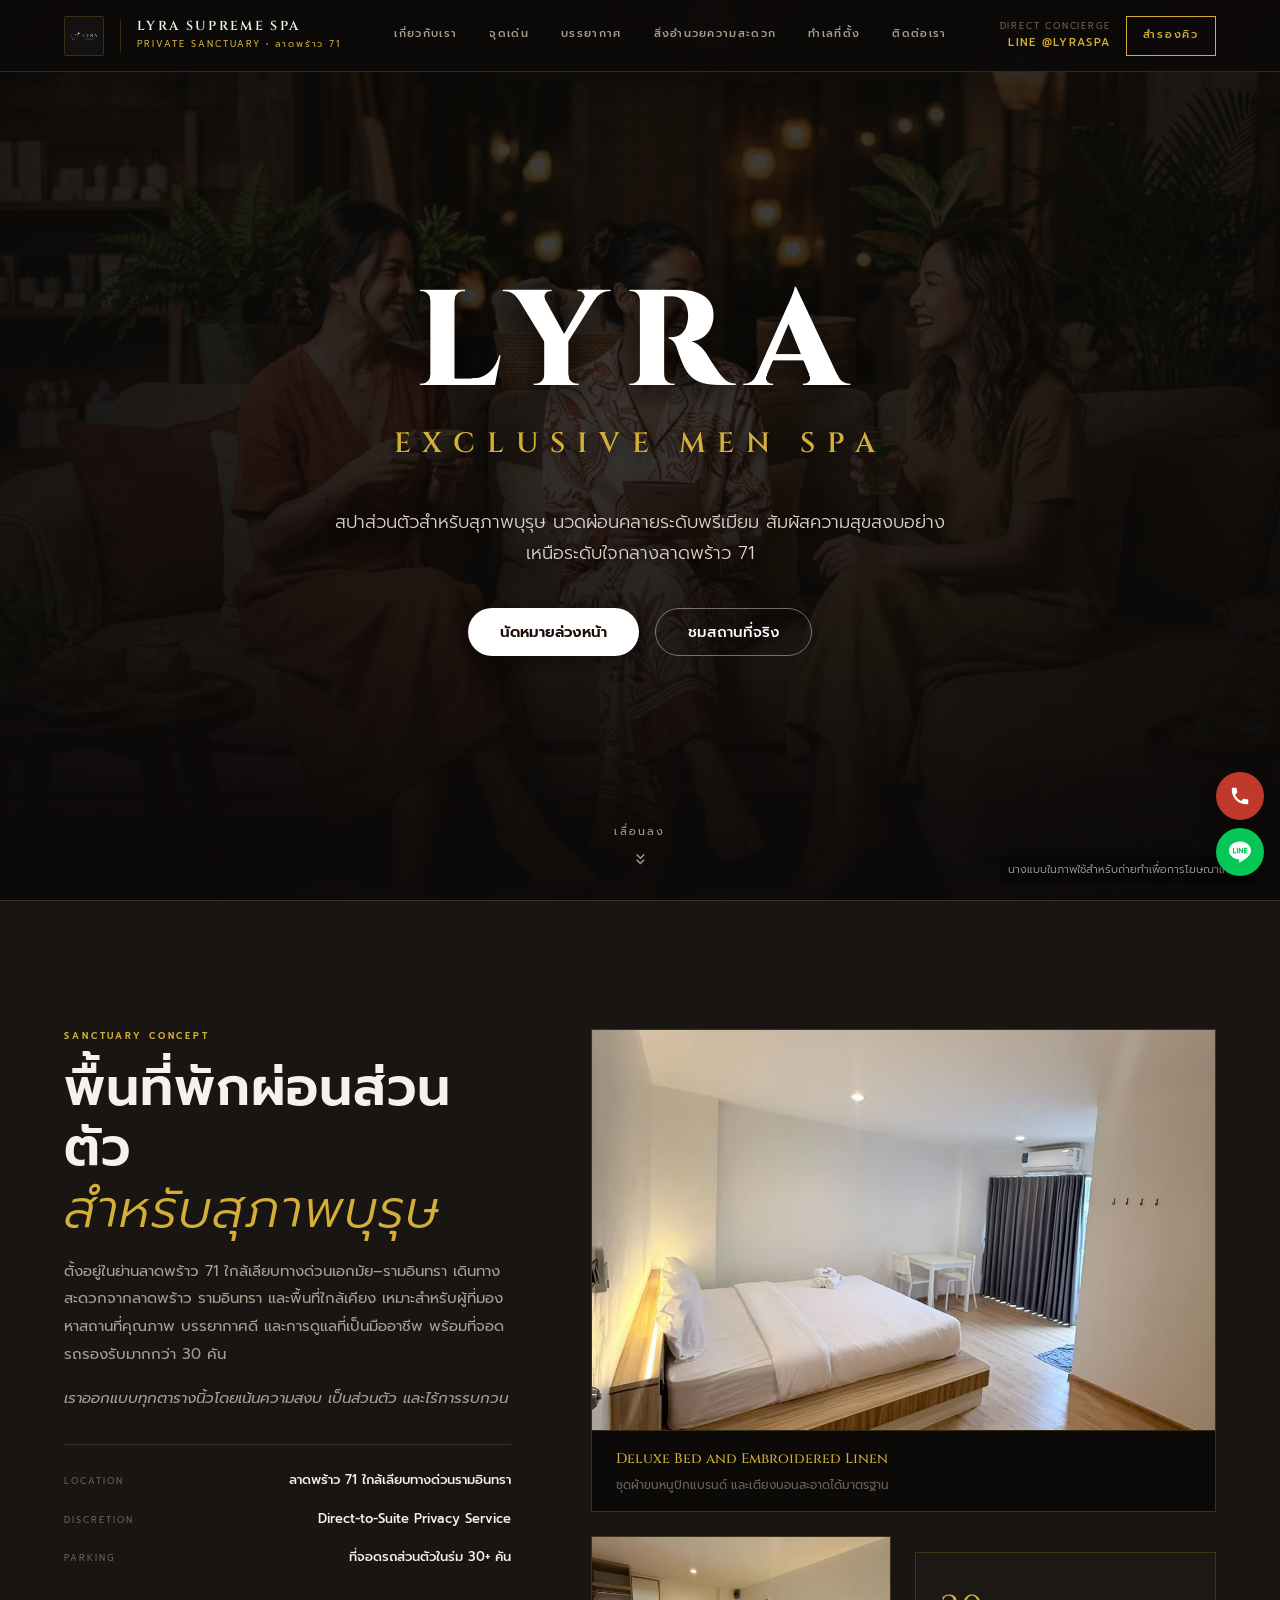
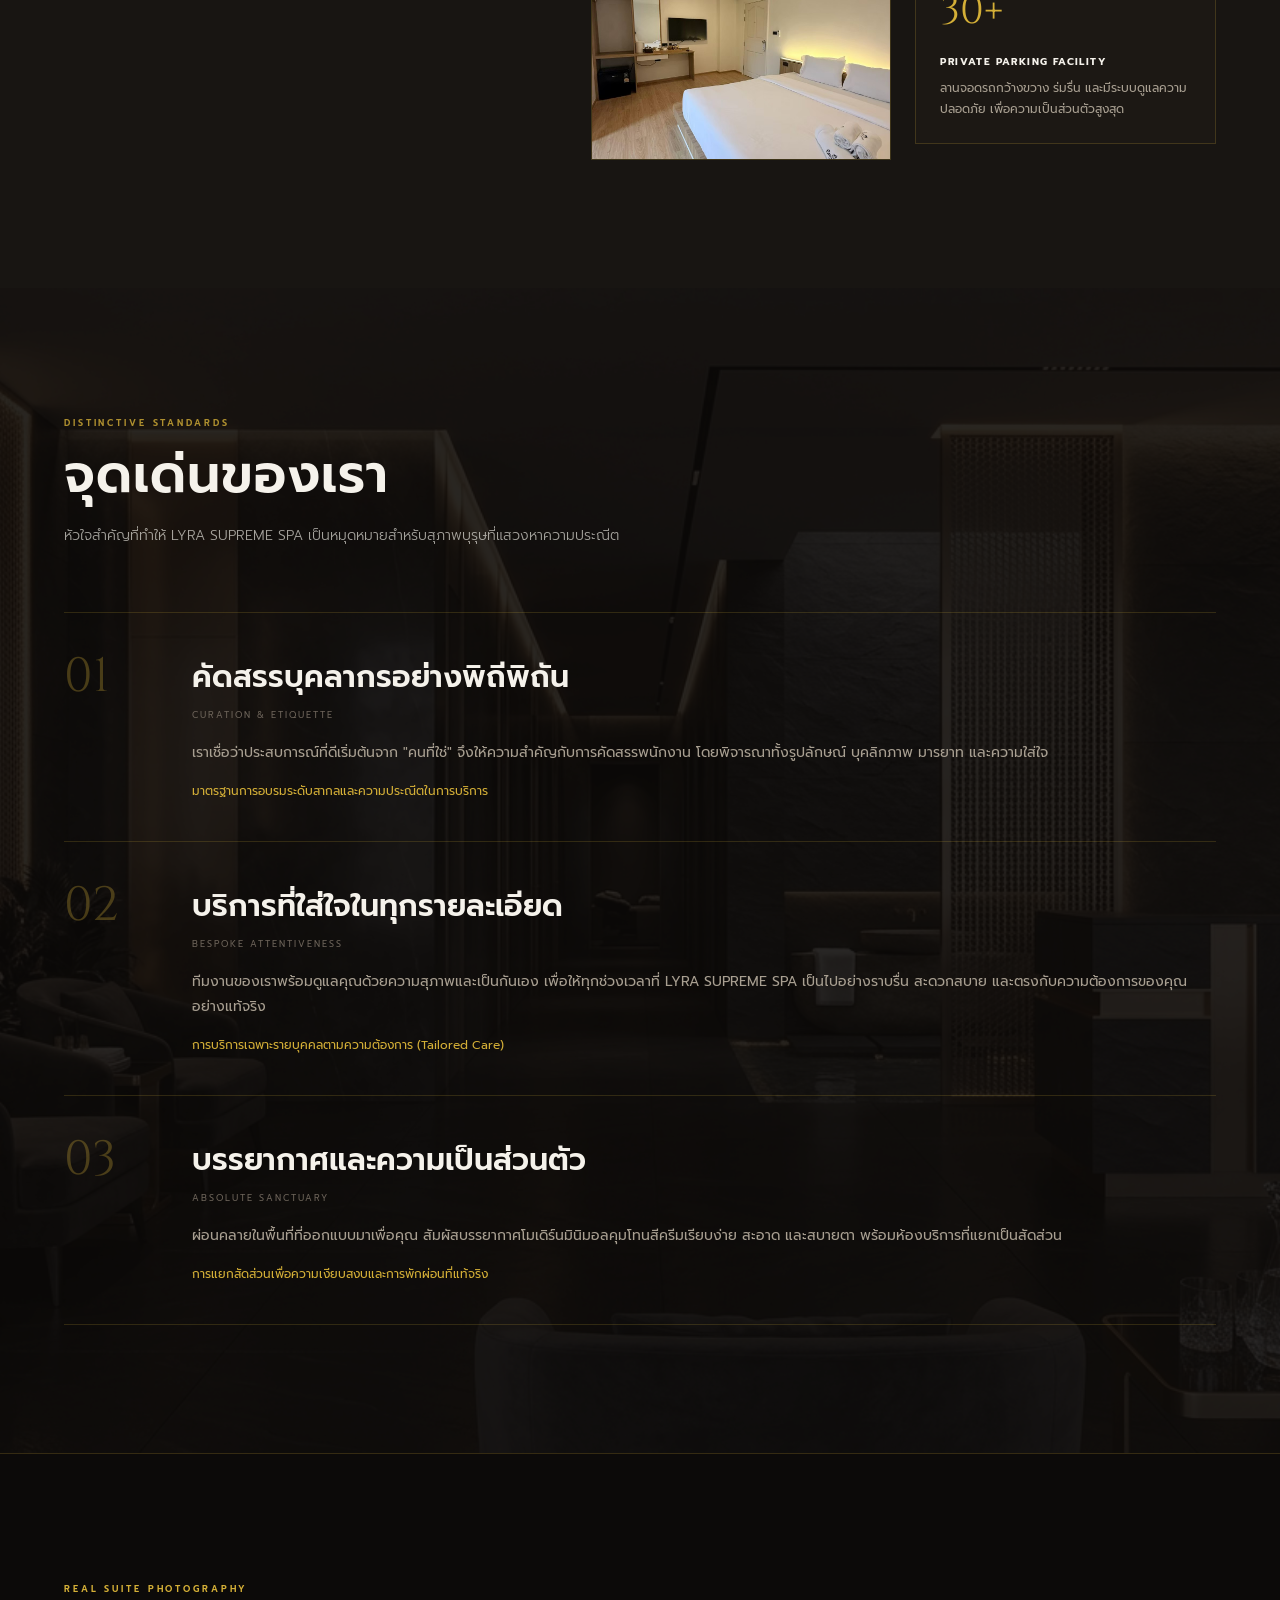
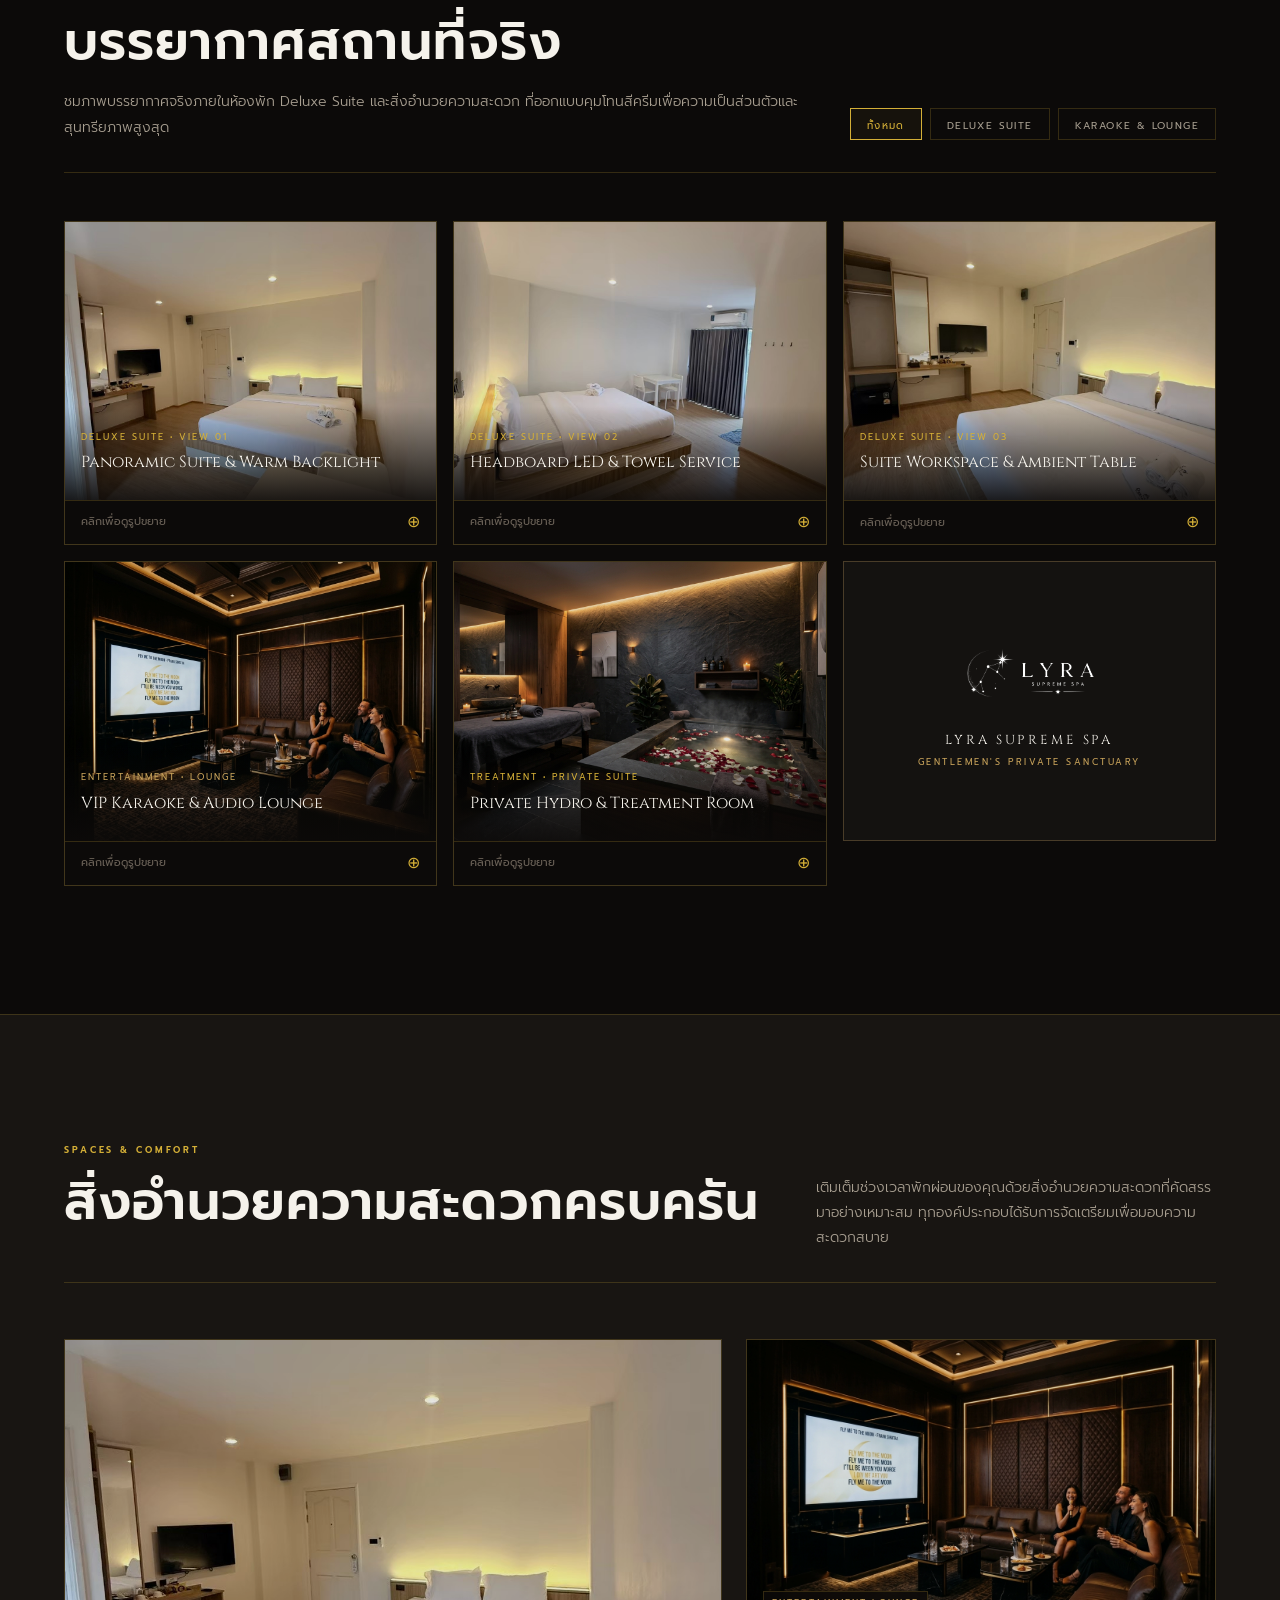
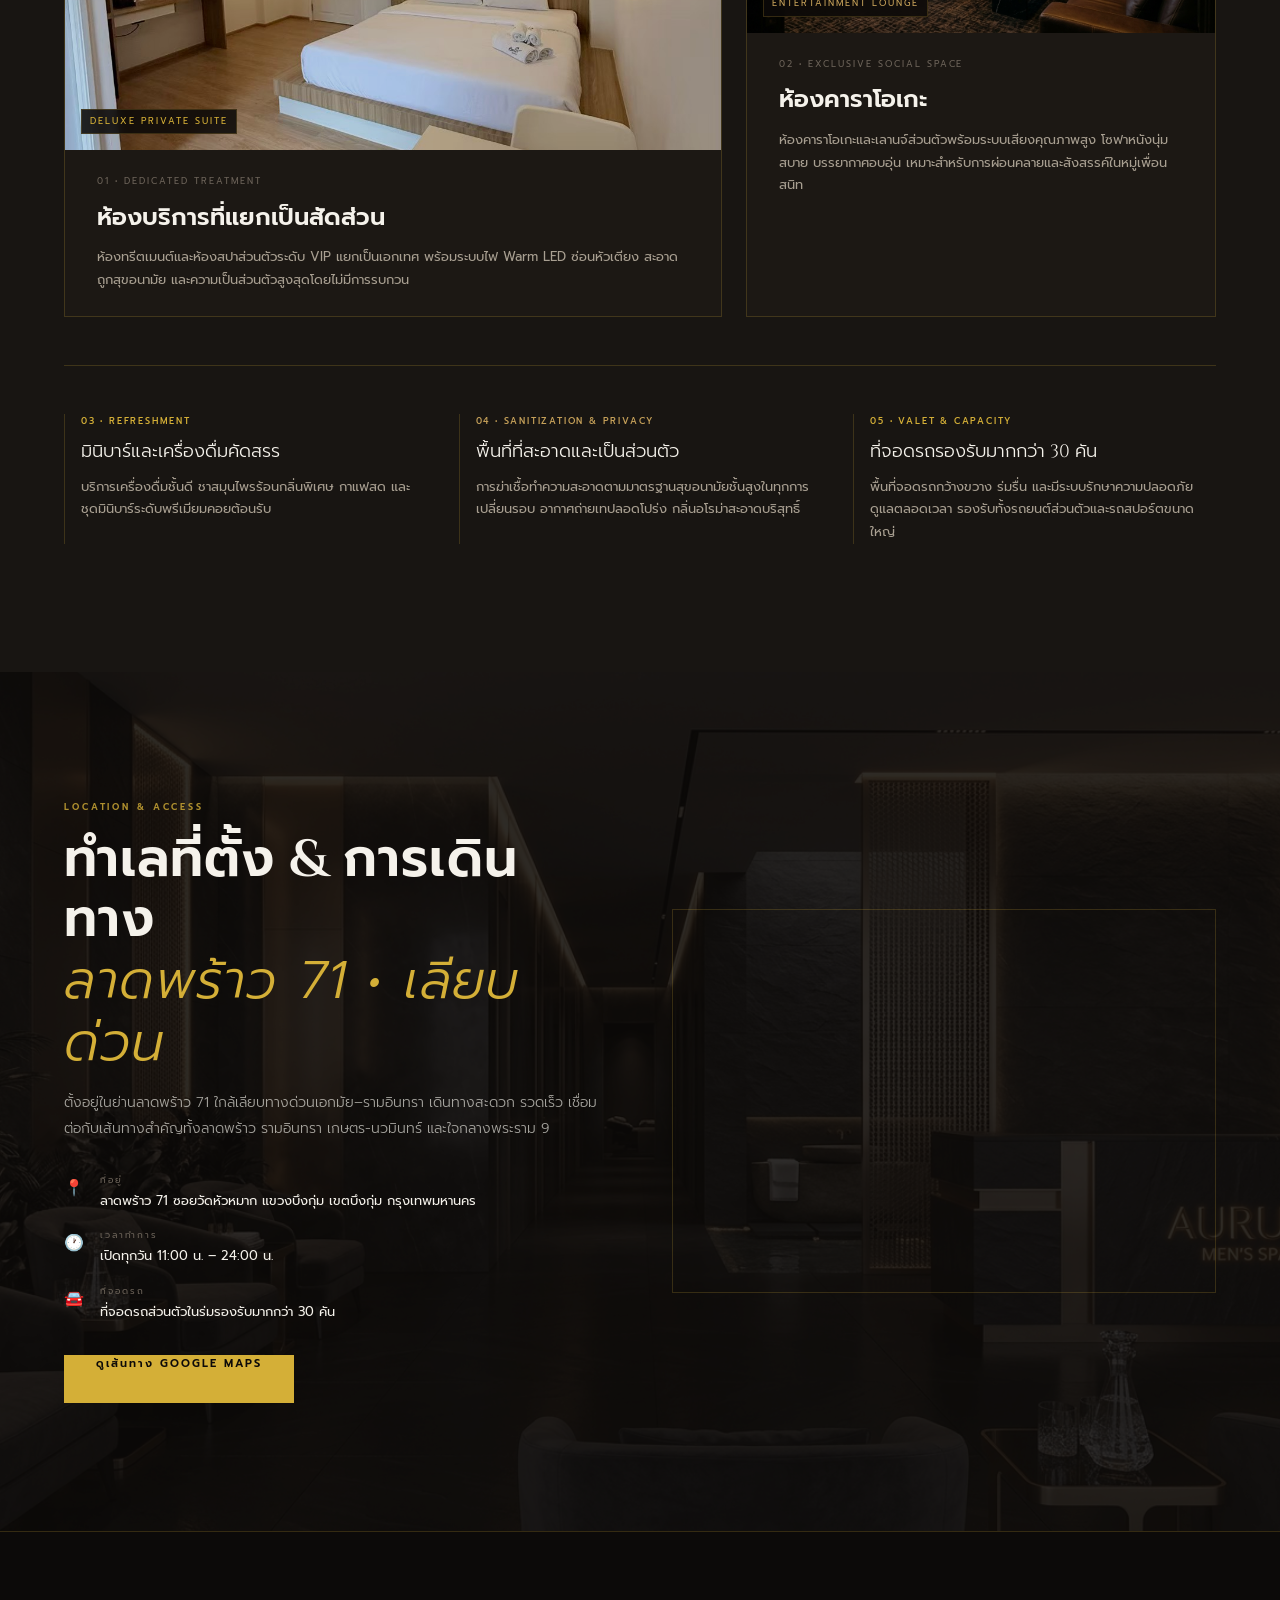
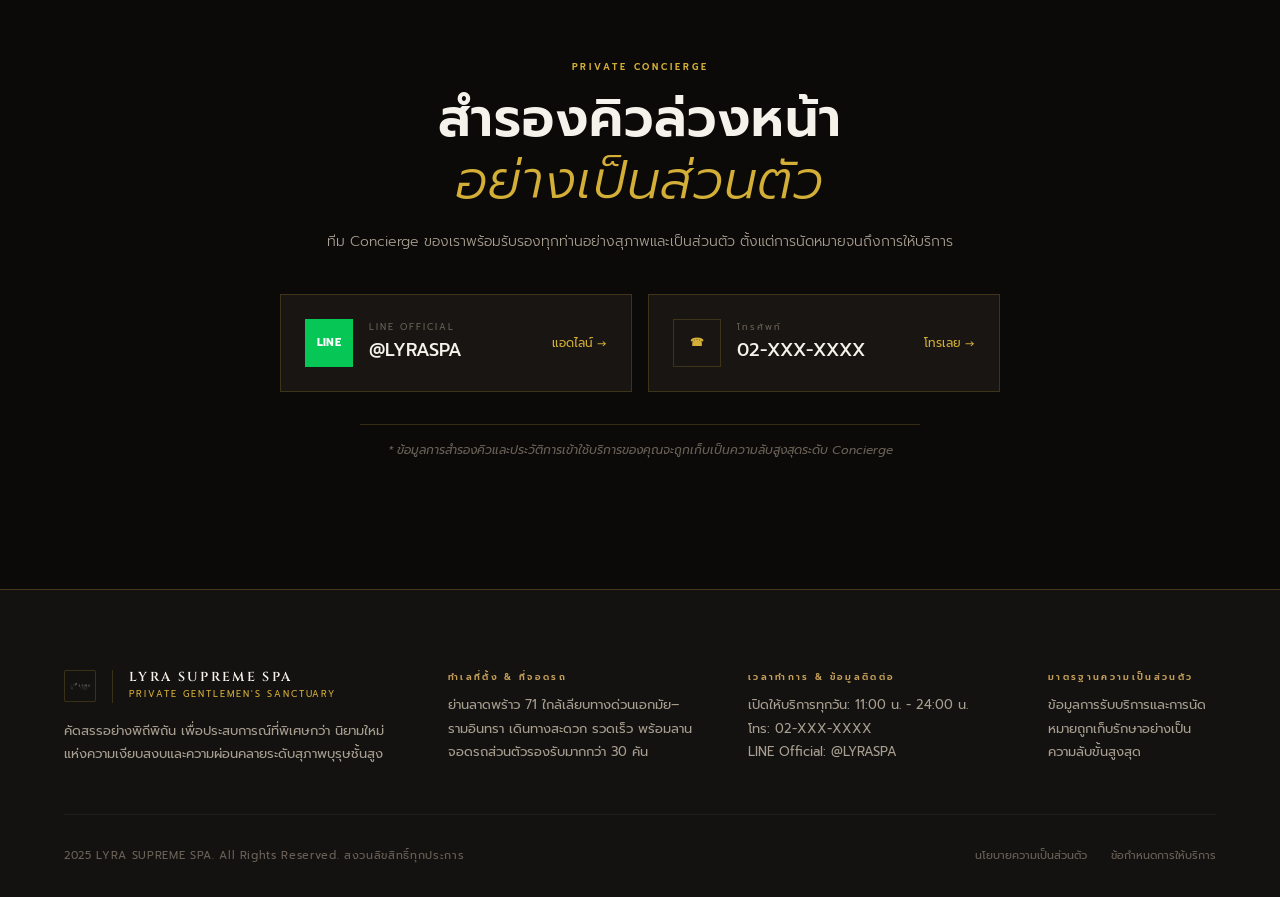
==== design4.html @ 6d39a46d "Add design4: design2 layout + design3 hero & fonts, contact form removed" ====
<!DOCTYPE html>
<html lang="th">

<head>
  <meta charset="UTF-8">
  <meta name="viewport" content="width=device-width, initial-scale=1.0">
  <title>LYRA SUPREME SPA — Private Gentlemen's Sanctuary • ลาดพร้าว 71</title>
  <meta name="description" content="LYRA SUPREME SPA สปาส่วนตัวสำหรับสุภาพบุรุษ นวดผ่อนคลาย บรรยากาศหรูหรา ความเป็นส่วนตัวสูงสุด ลาดพร้าว 71 ใกล้เลียบด่วน">
  <meta name="robots" content="index, follow">
  <link rel="preconnect" href="https://fonts.googleapis.com">
  <link rel="preconnect" href="https://fonts.gstatic.com" crossorigin>
  <link href="https://fonts.googleapis.com/css2?family=Cinzel:wght@500;600;700;800;900&family=Cormorant+Garamond:ital,wght@0,400;0,600;1,400;1,600&family=Prompt:ital,wght@0,300;0,400;0,500;0,600;0,700;1,300;1,400&display=swap" rel="stylesheet">
  <link rel="stylesheet" href="styles.css">
  <style>
    /* ===== Fonts: ใช้ชุดเดียวกับ Design 3 (Prompt + Cinzel) ===== */
    :root{
      --font-serif:'Cinzel','Prompt',serif;
      --font-body:'Prompt',-apple-system,BlinkMacSystemFont,sans-serif;
      --font-caps:'Cinzel',serif;
    }
    .section-title,.form-header h3,.highlight-body h3,.facility-info h3{font-weight:600}
    .section-title em,.hero-title em{font-family:'Prompt',sans-serif;font-weight:300}

    /* ===== HERO: แบบ Design 3 (ตัวอักษรใหญ่กลางจอ + รูปเต็มพื้นหลัง) ===== */
    #hero-section{min-height:100vh;height:auto;text-align:center}
    #hero-section .hero-img{object-position:center 30%}
    #hero-section .hero-overlay{
      background:radial-gradient(circle at center,rgba(12,10,9,.45) 0%,rgba(12,10,9,.88) 100%),
                 linear-gradient(180deg,rgba(12,10,9,.35) 0%,rgba(12,10,9,.95) 100%);
    }
    #hero-section .hero-content{max-width:960px;padding:var(--s-16) var(--s-3) var(--s-12)}
    .hero-main-title{
      font-family:'Cinzel',serif;font-size:clamp(48px,12vw,136px);font-weight:800;
      letter-spacing:.14em;line-height:1;color:#fff;text-shadow:0 8px 32px rgba(0,0,0,.8);
      margin-bottom:var(--s-1);
    }
    .hero-sub-title{
      font-family:'Cinzel',serif;font-size:clamp(14px,3vw,28px);font-weight:600;
      letter-spacing:.42em;color:var(--gold);text-transform:uppercase;
      margin-bottom:var(--s-5);text-shadow:0 4px 16px rgba(0,0,0,.9);
    }
    .hero-desc{
      font-size:clamp(15px,2vw,18px);font-weight:300;color:#e0d4cc;max-width:640px;
      margin:0 auto var(--s-5);text-shadow:0 2px 8px rgba(0,0,0,.8);
    }
    .btn-pill-white,.btn-pill-outline{
      display:inline-flex;align-items:center;justify-content:center;height:48px;
      padding:0 var(--s-4);font-size:15px;border-radius:9999px;transition:all .3s ease;
    }
    .btn-pill-white{background:#fff;color:#1a0a05;font-weight:600;box-shadow:0 6px 20px rgba(0,0,0,.4)}
    .btn-pill-white:hover{background:var(--gold-light);transform:translateY(-2px)}
    .btn-pill-outline{color:#fff;font-weight:500;border:1px solid rgba(255,255,255,.4)}
    .btn-pill-outline:hover{border-color:var(--gold);color:var(--gold)}
    .disclaimer-badge{
      position:absolute;bottom:var(--s-2);right:var(--s-3);z-index:3;font-size:11px;font-weight:300;
      color:rgba(255,255,255,.65);background:rgba(0,0,0,.4);padding:4px var(--s-1);border-radius:4px;
    }
    .hero-scroll{
      position:absolute;bottom:var(--s-4);left:50%;transform:translateX(-50%);z-index:3;
      display:flex;flex-direction:column;align-items:center;gap:var(--s-1);
      color:rgba(255,255,255,.6);font-size:11px;letter-spacing:.2em;animation:heroBounce 2s infinite;
    }
    @keyframes heroBounce{0%,20%,50%,80%,100%{transform:translate(-50%,0)}40%{transform:translate(-50%,-8px)}60%{transform:translate(-50%,-4px)}}
    @media (max-width:640px){.disclaimer-badge{right:50%;transform:translateX(50%);bottom:var(--s-10);white-space:nowrap}}

    /* ===== ติดต่อ: ตัดฟอร์มจองออก เหลือ LINE + โทร ===== */
    .reservation-solo{max-width:720px;margin:0 auto;text-align:center}
    .reservation-solo .section-desc{margin-left:auto;margin-right:auto}
    .contact-cards{display:grid;grid-template-columns:1fr;gap:var(--s-2);margin:var(--s-5) 0 var(--s-4)}
    @media (min-width:640px){.contact-cards{grid-template-columns:1fr 1fr}}
    .contact-card{
      display:flex;align-items:center;gap:var(--s-2);padding:var(--s-3);text-align:left;
      border:1px solid var(--gold-dim);background:var(--bg-surface);transition:all .3s ease;
    }
    .contact-card:hover{border-color:var(--gold);transform:translateY(-2px)}
    .contact-card .channel-icon{width:48px;height:48px;font-size:11px}
    .contact-card .channel-value{font-size:18px}
    .contact-card .card-cta{margin-left:auto;font-size:12px;color:var(--gold);white-space:nowrap}
    .contact-card.is-line .channel-icon{background:#06c755;border-color:#06c755;color:#fff}
    .reservation-solo .privacy-note{max-width:560px;margin:0 auto}
  </style>
</head>

<body>

  <!-- HEADER -->
  <header id="site-header">
    <div class="header-inner">
      <a href="#" class="header-logo">
        <div class="logo-emblem">
          <img src="images/LINE_ALBUM_Logo_260911_1.jpg" alt="LYRA SUPREME SPA Logo">
        </div>
        <div class="logo-text">
          <span class="logo-name">LYRA SUPREME SPA</span>
          <span class="logo-sub">Private Sanctuary • ลาดพร้าว 71</span>
        </div>
      </a>
      <nav class="header-nav" id="main-nav">
        <a href="#about">เกี่ยวกับเรา</a>
        <a href="#highlights">จุดเด่น</a>
        <a href="#gallery">บรรยากาศ</a>
        <a href="#facilities">สิ่งอำนวยความสะดวก</a>
        <a href="#location">ทำเลที่ตั้ง</a>
        <a href="#reservation">ติดต่อเรา</a>
      </nav>
      <div class="header-actions">
        <div class="header-concierge">
          <span class="concierge-label">Direct Concierge</span>
          <span class="concierge-value">LINE @LYRASPA</span>
        </div>
        <a href="#reservation" class="btn-reserve">สำรองคิว</a>
        <button class="hamburger" id="hamburger" aria-label="เปิดเมนู">
          <span></span><span></span><span></span>
        </button>
      </div>
    </div>
  </header>

  <!-- Mobile Nav -->
  <div class="mobile-nav-overlay" id="mobile-overlay"></div>
  <div class="mobile-nav" id="mobile-nav">
    <button class="mobile-nav-close" id="mobile-nav-close">x</button>
    <a href="#about" class="mobile-nav-link">เกี่ยวกับเรา</a>
    <a href="#highlights" class="mobile-nav-link">จุดเด่น</a>
    <a href="#gallery" class="mobile-nav-link">บรรยากาศ</a>
    <a href="#facilities" class="mobile-nav-link">สิ่งอำนวยความสะดวก</a>
    <a href="#location" class="mobile-nav-link">ทำเลที่ตั้ง</a>
    <a href="#reservation" class="mobile-nav-link">ติดต่อเรา</a>
    <a href="#reservation" class="btn-reserve mobile-reserve">สำรองคิวล่วงหน้า</a>
  </div>

  <main>

    <!-- HERO (แบบ Design 3) — รอรูปจริงจากลูกค้า แทน images/pazo-models-hero.jpg -->
    <section id="hero-section">
      <div class="hero-bg">
        <img src="images/pazo-models-hero.jpg" alt="LYRA SUPREME SPA" class="hero-img">
        <div class="hero-overlay"></div>
      </div>
      <div class="hero-content">
        <h1 class="hero-main-title">LYRA</h1>
        <p class="hero-sub-title">EXCLUSIVE MEN SPA</p>
        <p class="hero-desc">สปาส่วนตัวสำหรับสุภาพบุรุษ นวดผ่อนคลายระดับพรีเมียม สัมผัสความสุขสงบอย่างเหนือระดับใจกลางลาดพร้าว 71</p>
        <div class="hero-cta">
          <a href="#reservation" class="btn-pill-white">นัดหมายล่วงหน้า</a>
          <a href="#gallery" class="btn-pill-outline">ชมสถานที่จริง</a>
        </div>
      </div>
      <span class="disclaimer-badge">นางแบบในภาพใช้สำหรับถ่ายทำเพื่อการโฆษณาเท่านั้น</span>
      <div class="hero-scroll">
        <span>เลื่อนลง</span>
        <svg width="18" height="18" viewBox="0 0 24 24" fill="none" stroke="currentColor" stroke-width="2"><path d="M7 13l5 5 5-5M7 6l5 5 5-5"/></svg>
      </div>
    </section>

    <!-- ABOUT -->
    <section id="about" class="section-about">
      <div class="container">
        <div class="about-grid">
          <div class="about-left">
            <span class="section-tag">SANCTUARY CONCEPT</span>
            <h2 class="section-title">พื้นที่พักผ่อนส่วนตัว<br><em>สำหรับสุภาพบุรุษ</em></h2>
            <div class="about-body">
              <p>ตั้งอยู่ในย่านลาดพร้าว 71 ใกล้เลียบทางด่วนเอกมัย–รามอินทรา เดินทางสะดวกจากลาดพร้าว รามอินทรา และพื้นที่ใกล้เคียง เหมาะสำหรับผู้ที่มองหาสถานที่คุณภาพ บรรยากาศดี และการดูแลที่เป็นมืออาชีพ พร้อมที่จอดรถรองรับมากกว่า 30 คัน</p>
              <p class="about-quote">เราออกแบบทุกตารางนิ้วโดยเน้นความสงบ เป็นส่วนตัว และไร้การรบกวน</p>
            </div>
            <div class="about-stats">
              <div class="stat-row">
                <span class="stat-label">Location</span>
                <span class="stat-value">ลาดพร้าว 71 ใกล้เลียบทางด่วนรามอินทรา</span>
              </div>
              <div class="stat-row">
                <span class="stat-label">Discretion</span>
                <span class="stat-value">Direct-to-Suite Privacy Service</span>
              </div>
              <div class="stat-row">
                <span class="stat-label">Parking</span>
                <span class="stat-value">ที่จอดรถส่วนตัวในร่ม 30+ คัน</span>
              </div>
            </div>
          </div>
          <div class="about-right">
            <div class="about-img-main" onclick="openLightbox('images/LINE_ALBUM_Deluxe room_260920_2.jpg','Deluxe Room Bed and Amenities Detail')">
              <img src="images/LINE_ALBUM_Deluxe room_260920_2.jpg" alt="Deluxe Room">
              <div class="img-caption">
                <span class="img-caption-title">Deluxe Bed and Embroidered Linen</span>
                <span class="img-caption-sub">ชุดผ้าขนหนูปักแบรนด์ และเตียงนอนสะอาดได้มาตรฐาน</span>
              </div>
            </div>
            <div class="about-img-duo">
              <div class="about-img-small" onclick="openLightbox('images/LINE_ALBUM_Deluxe room_260920_3.jpg','Deluxe Suite Workspace')">
                <img src="images/LINE_ALBUM_Deluxe room_260920_3.jpg" alt="Suite Workspace">
              </div>
              <div class="about-stat-card">
                <span class="stat-card-num">30+</span>
                <h4>Private Parking Facility</h4>
                <p>ลานจอดรถกว้างขวาง ร่มรื่น และมีระบบดูแลความปลอดภัย เพื่อความเป็นส่วนตัวสูงสุด</p>
              </div>
            </div>
          </div>
        </div>
      </div>
    </section>

    <!-- HIGHLIGHTS -->
    <section id="highlights" class="section-highlights">
      <div class="hero-bg">
        <img src="images/hero-bg.jpg" alt="Background" class="hero-img">
        <div class="highlights-overlay"></div>
      </div>
      <div class="container highlights-container">
        <div class="highlights-header">
          <span class="section-tag light">DISTINCTIVE STANDARDS</span>
          <h2 class="section-title light">จุดเด่นของเรา</h2>
          <p class="section-desc light">หัวใจสำคัญที่ทำให้ LYRA SUPREME SPA เป็นหมุดหมายสำหรับสุภาพบุรุษที่แสวงหาความประณีต</p>
        </div>
        <div class="highlights-list">
          <div class="highlight-item">
            <span class="highlight-num">01</span>
            <div class="highlight-body">
              <h3>คัดสรรบุคลากรอย่างพิถีพิถัน</h3>
              <span class="highlight-en">Curation &amp; Etiquette</span>
              <p>เราเชื่อว่าประสบการณ์ที่ดีเริ่มต้นจาก "คนที่ใช่" จึงให้ความสำคัญกับการคัดสรรพนักงาน โดยพิจารณาทั้งรูปลักษณ์ บุคลิกภาพ มารยาท และความใส่ใจ</p>
              <div class="highlight-tag">มาตรฐานการอบรมระดับสากลและความประณีตในการบริการ</div>
            </div>
          </div>
          <div class="highlight-item">
            <span class="highlight-num">02</span>
            <div class="highlight-body">
              <h3>บริการที่ใส่ใจในทุกรายละเอียด</h3>
              <span class="highlight-en">Bespoke Attentiveness</span>
              <p>ทีมงานของเราพร้อมดูแลคุณด้วยความสุภาพและเป็นกันเอง เพื่อให้ทุกช่วงเวลาที่ LYRA SUPREME SPA เป็นไปอย่างราบรื่น สะดวกสบาย และตรงกับความต้องการของคุณอย่างแท้จริง</p>
              <div class="highlight-tag">การบริการเฉพาะรายบุคคลตามความต้องการ (Tailored Care)</div>
            </div>
          </div>
          <div class="highlight-item">
            <span class="highlight-num">03</span>
            <div class="highlight-body">
              <h3>บรรยากาศและความเป็นส่วนตัว</h3>
              <span class="highlight-en">Absolute Sanctuary</span>
              <p>ผ่อนคลายในพื้นที่ที่ออกแบบมาเพื่อคุณ สัมผัสบรรยากาศโมเดิร์นมินิมอลคุมโทนสีครีมเรียบง่าย สะอาด และสบายตา พร้อมห้องบริการที่แยกเป็นสัดส่วน</p>
              <div class="highlight-tag">การแยกสัดส่วนเพื่อความเงียบสงบและการพักผ่อนที่แท้จริง</div>
            </div>
          </div>
        </div>
      </div>
    </section>

    <!-- GALLERY -->
    <section id="gallery" class="section-gallery">
      <div class="container">
        <div class="gallery-header">
          <div class="gallery-header-left">
            <span class="section-tag">REAL SUITE PHOTOGRAPHY</span>
            <h2 class="section-title">บรรยากาศสถานที่จริง</h2>
            <p class="section-desc">ชมภาพบรรยากาศจริงภายในห้องพัก Deluxe Suite และสิ่งอำนวยความสะดวก ที่ออกแบบคุมโทนสีครีมเพื่อความเป็นส่วนตัวและสุนทรียภาพสูงสุด</p>
          </div>
          <div class="gallery-filters">
            <button onclick="filterGallery('all', this)" class="gallery-tab active" id="tab-all">ทั้งหมด</button>
            <button onclick="filterGallery('deluxe', this)" class="gallery-tab" id="tab-deluxe">Deluxe Suite</button>
            <button onclick="filterGallery('lounge', this)" class="gallery-tab" id="tab-lounge">Karaoke &amp; Lounge</button>
          </div>
        </div>
        <div class="gallery-grid" id="gallery-grid">
          <div class="gallery-card deluxe" onclick="openLightbox('images/LINE_ALBUM_Deluxe room_260920_1.jpg','Deluxe Room - Panoramic Suite View')">
            <div class="gallery-card-img">
              <img src="images/LINE_ALBUM_Deluxe room_260920_1.jpg" alt="Deluxe Room 1">
              <div class="gallery-card-overlay">
                <span class="gallery-card-tag">Deluxe Suite • View 01</span>
                <h3>Panoramic Suite &amp; Warm Backlight</h3>
              </div>
            </div>
            <div class="gallery-card-footer">
              <span>คลิกเพื่อดูรูปขยาย</span>
              <span class="zoom-icon">&#8853;</span>
            </div>
          </div>
          <div class="gallery-card deluxe" onclick="openLightbox('images/LINE_ALBUM_Deluxe room_260920_2.jpg','Deluxe Room - Bed Linen and TV Console')">
            <div class="gallery-card-img">
              <img src="images/LINE_ALBUM_Deluxe room_260920_2.jpg" alt="Deluxe Room 2">
              <div class="gallery-card-overlay">
                <span class="gallery-card-tag">Deluxe Suite • View 02</span>
                <h3>Headboard LED &amp; Towel Service</h3>
              </div>
            </div>
            <div class="gallery-card-footer">
              <span>คลิกเพื่อดูรูปขยาย</span>
              <span class="zoom-icon">&#8853;</span>
            </div>
          </div>
          <div class="gallery-card deluxe" onclick="openLightbox('images/LINE_ALBUM_Deluxe room_260920_3.jpg','Deluxe Room - Dining and Relaxation')">
            <div class="gallery-card-img">
              <img src="images/LINE_ALBUM_Deluxe room_260920_3.jpg" alt="Deluxe Room 3">
              <div class="gallery-card-overlay">
                <span class="gallery-card-tag">Deluxe Suite • View 03</span>
                <h3>Suite Workspace &amp; Ambient Table</h3>
              </div>
            </div>
            <div class="gallery-card-footer">
              <span>คลิกเพื่อดูรูปขยาย</span>
              <span class="zoom-icon">&#8853;</span>
            </div>
          </div>
          <div class="gallery-card lounge" onclick="openLightbox('images/karaoke-room.jpg','Exclusive VIP Karaoke Lounge')">
            <div class="gallery-card-img">
              <img src="images/karaoke-room.jpg" alt="Karaoke Lounge">
              <div class="gallery-card-overlay">
                <span class="gallery-card-tag" style="color:#C5A059">Entertainment • Lounge</span>
                <h3>VIP Karaoke &amp; Audio Lounge</h3>
              </div>
            </div>
            <div class="gallery-card-footer">
              <span>คลิกเพื่อดูรูปขยาย</span>
              <span class="zoom-icon">&#8853;</span>
            </div>
          </div>
          <div class="gallery-card deluxe" onclick="openLightbox('images/private-room.jpg','Private Treatment Sanctuary')">
            <div class="gallery-card-img">
              <img src="images/private-room.jpg" alt="Private Sanctuary">
              <div class="gallery-card-overlay">
                <span class="gallery-card-tag">Treatment • Private Suite</span>
                <h3>Private Hydro &amp; Treatment Room</h3>
              </div>
            </div>
            <div class="gallery-card-footer">
              <span>คลิกเพื่อดูรูปขยาย</span>
              <span class="zoom-icon">&#8853;</span>
            </div>
          </div>
          <div class="gallery-card brand-card" onclick="openLightbox('images/LINE_ALBUM_Logo_260911_1.jpg','LYRA SUPREME SPA Official Brand Emblem')">
            <img src="images/LINE_ALBUM_Logo_260911_1.jpg" alt="LYRA Logo" class="brand-logo">
            <span class="brand-name">LYRA SUPREME SPA</span>
            <span class="brand-sub">Gentlemen's Private Sanctuary</span>
          </div>
        </div>
      </div>
    </section>

    <!-- FACILITIES -->
    <section id="facilities" class="section-facilities">
      <div class="container">
        <div class="facilities-header">
          <div>
            <span class="section-tag">SPACES &amp; COMFORT</span>
            <h2 class="section-title">สิ่งอำนวยความสะดวกครบครัน</h2>
          </div>
          <p class="section-desc">เติมเต็มช่วงเวลาพักผ่อนของคุณด้วยสิ่งอำนวยความสะดวกที่คัดสรรมาอย่างเหมาะสม ทุกองค์ประกอบได้รับการจัดเตรียมเพื่อมอบความสะดวกสบาย</p>
        </div>
        <div class="facilities-showcase">
          <div class="facility-large" onclick="openLightbox('images/LINE_ALBUM_Deluxe room_260920_1.jpg','LYRA Private Suite')">
            <div class="facility-img">
              <img src="images/LINE_ALBUM_Deluxe room_260920_1.jpg" alt="ห้องบริการ">
              <div class="facility-badge">Deluxe Private Suite</div>
            </div>
            <div class="facility-info">
              <span class="facility-num">01 • Dedicated Treatment</span>
              <h3>ห้องบริการที่แยกเป็นสัดส่วน</h3>
              <p>ห้องทรีตเมนต์และห้องสปาส่วนตัวระดับ VIP แยกเป็นเอกเทศ พร้อมระบบไฟ Warm LED ซ่อนหัวเตียง สะอาดถูกสุขอนามัย และความเป็นส่วนตัวสูงสุดโดยไม่มีการรบกวน</p>
            </div>
          </div>
          <div class="facility-medium" onclick="openLightbox('images/karaoke-room.jpg','LYRA VIP Karaoke Lounge')">
            <div class="facility-img">
              <img src="images/karaoke-room.jpg" alt="ห้องคาราโอเกะ">
              <div class="facility-badge" style="color:#C5A059">Entertainment Lounge</div>
            </div>
            <div class="facility-info">
              <span class="facility-num">02 • Exclusive Social Space</span>
              <h3>ห้องคาราโอเกะ</h3>
              <p>ห้องคาราโอเกะและเลานจ์ส่วนตัวพร้อมระบบเสียงคุณภาพสูง โซฟาหนังนุ่มสบาย บรรยากาศอบอุ่น เหมาะสำหรับการผ่อนคลายและสังสรรค์ในหมู่เพื่อนสนิท</p>
            </div>
          </div>
        </div>
        <div class="minor-facilities">
          <div class="minor-facility">
            <span class="minor-num">03 • Refreshment</span>
            <h4>มินิบาร์และเครื่องดื่มคัดสรร</h4>
            <p>บริการเครื่องดื่มชั้นดี ชาสมุนไพรร้อนกลิ่นพิเศษ กาแฟสด และชุดมินิบาร์ระดับพรีเมียมคอยต้อนรับ</p>
          </div>
          <div class="minor-facility">
            <span class="minor-num" style="color:#C5A059">04 • Sanitization &amp; Privacy</span>
            <h4>พื้นที่ที่สะอาดและเป็นส่วนตัว</h4>
            <p>การฆ่าเชื้อทำความสะอาดตามมาตรฐานสุขอนามัยชั้นสูงในทุกการเปลี่ยนรอบ อากาศถ่ายเทปลอดโปร่ง กลิ่นอโรม่าสะอาดบริสุทธิ์</p>
          </div>
          <div class="minor-facility">
            <span class="minor-num">05 • Valet &amp; Capacity</span>
            <h4>ที่จอดรถรองรับมากกว่า 30 คัน</h4>
            <p>พื้นที่จอดรถกว้างขวาง ร่มรื่น และมีระบบรักษาความปลอดภัยดูแลตลอดเวลา รองรับทั้งรถยนต์ส่วนตัวและรถสปอร์ตขนาดใหญ่</p>
          </div>
        </div>
      </div>
    </section>

    <!-- LOCATION -->
    <section id="location" class="section-location">
      <div class="hero-bg">
        <img src="images/hero-bg.jpg" alt="Location Background" class="hero-img">
        <div class="location-overlay"></div>
      </div>
      <div class="container location-container">
        <div class="location-grid">
          <div class="location-info">
            <span class="section-tag light">LOCATION &amp; ACCESS</span>
            <h2 class="section-title light">ทำเลที่ตั้ง &amp; การเดินทาง<br><em>ลาดพร้าว 71 • เลียบด่วน</em></h2>
            <p class="section-desc light">ตั้งอยู่ในย่านลาดพร้าว 71 ใกล้เลียบทางด่วนเอกมัย–รามอินทรา เดินทางสะดวก รวดเร็ว เชื่อมต่อกับเส้นทางสำคัญทั้งลาดพร้าว รามอินทรา เกษตร-นวมินทร์ และใจกลางพระราม 9</p>
            <div class="location-details">
              <div class="location-detail-item">
                <span class="detail-icon">&#128205;</span>
                <div>
                  <span class="detail-label">ที่อยู่</span>
                  <span class="detail-value">ลาดพร้าว 71 ซอยวัดหัวหมาก แขวงบึงกุ่ม เขตบึงกุ่ม กรุงเทพมหานคร</span>
                </div>
              </div>
              <div class="location-detail-item">
                <span class="detail-icon">&#128336;</span>
                <div>
                  <span class="detail-label">เวลาทำการ</span>
                  <span class="detail-value">เปิดทุกวัน 11:00 น. – 24:00 น.</span>
                </div>
              </div>
              <div class="location-detail-item">
                <span class="detail-icon">&#128664;</span>
                <div>
                  <span class="detail-label">ที่จอดรถ</span>
                  <span class="detail-value">ที่จอดรถส่วนตัวในร่มรองรับมากกว่า 30 คัน</span>
                </div>
              </div>
            </div>
            <a href="https://maps.google.com" target="_blank" class="btn-primary" style="display:inline-block;margin-top:2rem">ดูเส้นทาง Google Maps</a>
          </div>
          <div class="location-map">
            <iframe
              src="https://www.google.com/maps/embed?pb=!1m18!1m12!1m3!1d3875.5!2d100.6100!3d13.7900!2m3!1f0!2f0!3f0!3m2!1i1024!2i768!4f13.1!3m3!1m2!1s0x0%3A0x0!2zMTPCsDQ3JzI0LjAiTiAxMDDCsDM2JzM2LjAiRQ!5e0!3m2!1sth!2sth!4v1620000000000!5m2!1sth!2sth"
              allowfullscreen="" loading="lazy" referrerpolicy="no-referrer-when-downgrade"
              title="LYRA SUPREME SPA Location Map">
            </iframe>
          </div>
        </div>
      </div>
    </section>

    <!-- CONTACT (ตัดฟอร์มจองออก เหลือ LINE + โทร) -->
    <section id="reservation" class="section-reservation">
      <div class="container">
        <div class="reservation-solo">
          <span class="section-tag">PRIVATE CONCIERGE</span>
          <h2 class="section-title">สำรองคิวล่วงหน้า<br><em>อย่างเป็นส่วนตัว</em></h2>
          <p class="section-desc">ทีม Concierge ของเราพร้อมรับรองทุกท่านอย่างสุภาพและเป็นส่วนตัว ตั้งแต่การนัดหมายจนถึงการให้บริการ</p>
          <div class="contact-cards">
            <a href="https://line.me/R/ti/p/@LYRASPA" target="_blank" rel="noopener" class="contact-card is-line">
              <span class="channel-icon">LINE</span>
              <div>
                <span class="channel-label">LINE Official</span>
                <span class="channel-value">@LYRASPA</span>
              </div>
              <span class="card-cta">แอดไลน์ →</span>
            </a>
            <a href="tel:02XXXXXXX" class="contact-card">
              <span class="channel-icon">&#9742;</span>
              <div>
                <span class="channel-label">โทรศัพท์</span>
                <span class="channel-value">02-XXX-XXXX</span>
              </div>
              <span class="card-cta">โทรเลย →</span>
            </a>
          </div>
          <p class="privacy-note">* ข้อมูลการสำรองคิวและประวัติการเข้าใช้บริการของคุณจะถูกเก็บเป็นความลับสูงสุดระดับ Concierge</p>
        </div>
      </div>
    </section>

  </main>

  <!-- FOOTER -->
  <footer id="site-footer">
    <div class="container">
      <div class="footer-grid">
        <div class="footer-brand">
          <div class="footer-logo">
            <div class="logo-emblem small">
              <img src="images/LINE_ALBUM_Logo_260911_1.jpg" alt="LYRA SUPREME SPA">
            </div>
            <div class="logo-text">
              <span class="logo-name">LYRA SUPREME SPA</span>
              <span class="logo-sub">Private Gentlemen's Sanctuary</span>
            </div>
          </div>
          <p>คัดสรรอย่างพิถีพิถัน เพื่อประสบการณ์ที่พิเศษกว่า นิยามใหม่แห่งความเงียบสงบและความผ่อนคลายระดับสุภาพบุรุษชั้นสูง</p>
        </div>
        <div class="footer-col">
          <span class="footer-col-title">ทำเลที่ตั้ง &amp; ที่จอดรถ</span>
          <p>ย่านลาดพร้าว 71 ใกล้เลียบทางด่วนเอกมัย–รามอินทรา เดินทางสะดวก รวดเร็ว พร้อมลานจอดรถส่วนตัวรองรับมากกว่า 30 คัน</p>
        </div>
        <div class="footer-col">
          <span class="footer-col-title">เวลาทำการ &amp; ข้อมูลติดต่อ</span>
          <p>เปิดให้บริการทุกวัน: 11:00 น. - 24:00 น.<br>โทร: 02-XXX-XXXX<br>LINE Official: @LYRASPA</p>
        </div>
        <div class="footer-col">
          <span class="footer-col-title">มาตรฐานความเป็นส่วนตัว</span>
          <p>ข้อมูลการรับบริการและการนัดหมายถูกเก็บรักษาอย่างเป็นความลับขั้นสูงสุด</p>
        </div>
      </div>
      <div class="footer-bottom">
        <p>2025 LYRA SUPREME SPA. All Rights Reserved. สงวนลิขสิทธิ์ทุกประการ</p>
        <div class="footer-links">
          <a href="#">นโยบายความเป็นส่วนตัว</a>
          <a href="#">ข้อกำหนดการให้บริการ</a>
        </div>
      </div>
    </div>
  </footer>

  <!-- FLOATING CTA (Pazo Spa style) -->
  <div class="floating-cta">
    <a href="tel:02XXXXXXX" class="float-btn float-phone" aria-label="โทรหาเรา">
      <svg viewBox="0 0 24 24" fill="currentColor" width="22" height="22"><path d="M6.62 10.79a15.05 15.05 0 006.59 6.59l2.2-2.2a1 1 0 011.02-.24c1.12.37 2.33.57 3.57.57a1 1 0 011 1V20a1 1 0 01-1 1C9.61 21 3 14.39 3 4a1 1 0 011-1h3.5a1 1 0 011 1c0 1.25.2 2.45.57 3.57a1 1 0 01-.25 1.02l-2.2 2.2z"/></svg>
    </a>
    <a href="https://line.me/R/ti/p/@LYRASPA" target="_blank" class="float-btn float-line" aria-label="LINE @LYRASPA">
      <svg viewBox="0 0 24 24" fill="currentColor" width="22" height="22"><path d="M19.365 9.863c.349 0 .63.285.63.631 0 .345-.281.63-.63.63H17.61v1.125h1.755c.349 0 .63.283.63.63 0 .344-.281.629-.63.629h-2.386c-.345 0-.627-.285-.627-.629V8.108c0-.345.282-.63.63-.63h2.386c.346 0 .627.285.627.63 0 .349-.281.63-.627.63H17.61v1.125h1.755zm-3.855 3.016c0 .27-.174.51-.432.596-.064.021-.133.031-.199.031-.211 0-.391-.09-.51-.25l-2.443-3.317v2.94c0 .344-.279.629-.631.629-.346 0-.626-.285-.626-.629V8.108c0-.27.173-.51.43-.595.06-.023.136-.033.194-.033.195 0 .375.104.495.254l2.462 3.33V8.108c0-.345.282-.63.63-.63.345 0 .63.285.63.63v4.771zm-5.741 0c0 .344-.282.629-.631.629-.345 0-.627-.285-.627-.629V8.108c0-.345.282-.63.63-.63.346 0 .628.285.628.63v4.771zm-2.466.629H4.917c-.345 0-.63-.285-.63-.629V8.108c0-.345.285-.63.63-.63.348 0 .63.285.63.63v4.141h1.756c.348 0 .629.283.629.63 0 .344-.281.629-.629.629M24 10.314C24 4.943 18.615.572 12 .572S0 4.943 0 10.314c0 4.811 4.27 8.842 10.035 9.608.391.082.923.258 1.058.59.12.301.079.766.038 1.08l-.164 1.02c-.045.301-.24 1.186 1.049.645 1.291-.539 6.916-4.070 9.436-6.975C23.176 14.393 24 12.458 24 10.314"/></svg>
    </a>
  </div>

  <!-- LIGHTBOX -->
  <div id="photoLightbox" class="lightbox">
    <button onclick="closeLightbox()" class="lightbox-close">&#215;</button>
    <div class="lightbox-inner">
      <img id="lightboxImg" src="" alt="">
      <p id="lightboxCaption"></p>
    </div>
  </div>

  <script src="app.js"></script>
</body>

</html>
---- styles.css ----
/* ================================================
   LYRA SUPREME SPA — Design 2
   Ref: pazospa.com style
   Vanilla CSS — 8px Grid System
   ================================================ */

/* ---- 8px Grid Tokens ---- */
:root {
  /* Spacing (all multiples of 8px) */
  --s-1:  8px;
  --s-2:  16px;
  --s-3:  24px;
  --s-4:  32px;
  --s-5:  40px;
  --s-6:  48px;
  --s-7:  56px;
  --s-8:  64px;
  --s-10: 80px;
  --s-12: 96px;
  --s-16: 128px;

  /* Colors */
  --bg:         #0C0A09;
  --bg-surface: #181512;
  --bg-card:    #1C1814;
  --bg-deep:    #141210;
  --gold:       #D4AF37;
  --gold-light: #E6CA65;
  --gold-muted: #C5A059;
  --gold-dim:   rgba(212,175,55,0.2);
  --text:       #F5F2EB;
  --text-sub:   #A89F91;
  --text-dim:   #6B6258;

  /* Typography */
  --font-serif: 'Cormorant Garamond', 'Noto Serif Thai', Georgia, serif;
  --font-body:  'Noto Sans Thai', -apple-system, BlinkMacSystemFont, sans-serif;
  --font-caps:  'Cinzel', serif;

  /* Layout */
  --header-h:   72px;   /* 9 × 8px */
  --max-w:      1280px;
  --radius:     2px;
  --transition: 0.3s cubic-bezier(0.4, 0, 0.2, 1);
}

/* ---- Reset ---- */
*, *::before, *::after {
  box-sizing: border-box;
  margin: 0;
  padding: 0;
}
html {
  scroll-behavior: smooth;
  scroll-padding-top: calc(var(--header-h) + var(--s-2));
}
body {
  background: var(--bg);
  color: var(--text);
  font-family: var(--font-body);
  font-size: 15px;
  line-height: 1.7;
  -webkit-font-smoothing: antialiased;
  overscroll-behavior: none;
}
img { display: block; max-width: 100%; }
a { text-decoration: none; color: inherit; }
button { cursor: pointer; border: none; background: none; font: inherit; }

/* ---- Scrollbar ---- */
::-webkit-scrollbar { width: 4px; }
::-webkit-scrollbar-track { background: var(--bg); }
::-webkit-scrollbar-thumb { background: var(--gold-dim); border-radius: 2px; }

/* ---- Container ---- */
.container {
  width: 100%;
  max-width: var(--max-w);
  margin: 0 auto;
  padding: 0 var(--s-4);
}
@media (min-width: 1024px) { .container { padding: 0 var(--s-8); } }

/* ================================================
   HEADER
   ================================================ */
#site-header {
  position: fixed;
  top: 0; left: 0; right: 0;
  z-index: 100;
  height: var(--header-h);
  background: rgba(12, 10, 9, 0.96);
  backdrop-filter: blur(12px);
  border-bottom: 1px solid var(--gold-dim);
  transition: background var(--transition);
}
#site-header.scrolled {
  background: rgba(12, 10, 9, 0.99);
  box-shadow: 0 4px 32px rgba(0,0,0,0.4);
}
.header-inner {
  max-width: var(--max-w);
  margin: 0 auto;
  padding: 0 var(--s-4);
  height: 100%;
  display: flex;
  align-items: center;
  justify-content: space-between;
  gap: var(--s-3);
}
@media (min-width: 1024px) { .header-inner { padding: 0 var(--s-8); } }

/* Logo */
.header-logo {
  display: flex;
  align-items: center;
  gap: var(--s-2);
  flex-shrink: 0;
}
.logo-emblem {
  width: 40px;   /* 5 × 8px */
  height: 40px;
  border-radius: var(--radius);
  border: 1px solid var(--gold-dim);
  background: var(--bg-deep);
  display: flex;
  align-items: center;
  justify-content: center;
  overflow: hidden;
}
.logo-emblem img {
  width: 32px;   /* 4 × 8px */
  height: 32px;
  object-fit: contain;
  mix-blend-mode: screen;
  filter: brightness(1.3);
}
.logo-emblem.small { width: 32px; height: 32px; }
.logo-emblem.small img { width: 24px; height: 24px; }
.logo-text {
  display: flex;
  flex-direction: column;
  border-left: 1px solid var(--gold-dim);
  padding-left: var(--s-2);
}
.logo-name {
  font-family: var(--font-caps);
  font-size: 13px;
  letter-spacing: 0.18em;
  font-weight: 600;
  text-transform: uppercase;
  color: var(--text);
  line-height: 1.2;
}
.logo-sub {
  font-size: 9px;
  letter-spacing: 0.22em;
  text-transform: uppercase;
  color: var(--gold);
  margin-top: 2px;
}

/* Nav */
.header-nav {
  display: none;
  gap: var(--s-4);
  align-items: center;
}
@media (min-width: 1024px) { .header-nav { display: flex; } }
.header-nav a {
  font-size: 11px;
  letter-spacing: 0.12em;
  text-transform: uppercase;
  color: var(--text-sub);
  font-weight: 500;
  transition: color var(--transition);
  position: relative;
  padding-bottom: 2px;
}
.header-nav a::after {
  content: '';
  position: absolute;
  bottom: -2px; left: 0;
  width: 0; height: 1px;
  background: var(--gold);
  transition: width var(--transition);
}
.header-nav a:hover,
.header-nav a.active { color: var(--gold); }
.header-nav a:hover::after { width: 100%; }

/* Header actions */
.header-actions {
  display: flex;
  align-items: center;
  gap: var(--s-2);
  flex-shrink: 0;
}
.header-concierge {
  display: none;
  flex-direction: column;
  align-items: flex-end;
}
@media (min-width: 768px) { .header-concierge { display: flex; } }
.concierge-label {
  font-size: 9px;
  letter-spacing: 0.2em;
  text-transform: uppercase;
  color: var(--text-dim);
}
.concierge-value {
  font-size: 11px;
  letter-spacing: 0.12em;
  color: var(--gold);
  font-weight: 500;
}

/* Buttons */
.btn-reserve {
  display: inline-flex;
  align-items: center;
  justify-content: center;
  padding: var(--s-1) var(--s-2);   /* 8 × 16 */
  font-size: 11px;
  letter-spacing: 0.16em;
  text-transform: uppercase;
  border: 1px solid var(--gold);
  color: var(--gold);
  background: transparent;
  font-weight: 500;
  transition: all var(--transition);
  white-space: nowrap;
  height: 40px;
}
.btn-reserve:hover {
  background: var(--gold);
  color: var(--bg);
}

/* Hamburger */
.hamburger {
  display: flex;
  flex-direction: column;
  gap: 5px;
  padding: var(--s-1);
}
@media (min-width: 1024px) { .hamburger { display: none; } }
.hamburger span {
  display: block;
  width: 24px; height: 1px;   /* 3 × 8px width */
  background: var(--text);
  transition: all var(--transition);
}
.hamburger.open span:nth-child(1) { transform: translateY(6px) rotate(45deg); }
.hamburger.open span:nth-child(2) { opacity: 0; }
.hamburger.open span:nth-child(3) { transform: translateY(-6px) rotate(-45deg); }

/* Mobile nav */
.mobile-nav-overlay {
  display: none;
  position: fixed;
  inset: 0;
  background: rgba(0,0,0,0.7);
  z-index: 200;
}
.mobile-nav-overlay.open { display: block; }
.mobile-nav {
  position: fixed;
  top: 0; right: -100%;
  height: 100%;
  width: min(320px, 85vw);
  background: var(--bg-surface);
  border-left: 1px solid var(--gold-dim);
  z-index: 201;
  padding: var(--s-8) var(--s-4) var(--s-4);   /* 64 32 32 */
  display: flex;
  flex-direction: column;
  gap: 2px;
  transition: right var(--transition);
}
.mobile-nav.open { right: 0; }
.mobile-nav-close {
  position: absolute;
  top: var(--s-3); right: var(--s-3);
  font-size: 20px;
  color: var(--text-sub);
}
.mobile-nav-link {
  display: block;
  padding: var(--s-2) 0;   /* 16px top/bottom */
  font-size: 13px;
  letter-spacing: 0.12em;
  text-transform: uppercase;
  color: var(--text-sub);
  border-bottom: 1px solid var(--gold-dim);
  transition: color var(--transition);
}
.mobile-nav-link:hover { color: var(--gold); }
.mobile-reserve {
  margin-top: var(--s-3);
  text-align: center;
  padding: var(--s-2);
}

/* ================================================
   HERO SECTION
   ================================================ */
#hero-section {
  position: relative;
  width: 100%;
  height: 100vh;
  min-height: 600px;
  display: flex;
  align-items: center;
  justify-content: center;
  overflow: hidden;
}
.hero-bg {
  position: absolute;
  inset: 0;
}
.hero-img {
  width: 100%;
  height: 100%;
  object-fit: cover;
  object-position: center;
}
.hero-overlay {
  position: absolute;
  inset: 0;
  background: linear-gradient(
    160deg,
    rgba(12,10,9,0.75) 0%,
    rgba(12,10,9,0.5) 40%,
    rgba(12,10,9,0.72) 100%
  );
}
.hero-content {
  position: relative;
  z-index: 2;
  text-align: center;
  padding: var(--s-4);
  max-width: 800px;
}
.hero-tag {
  font-size: 9px;
  letter-spacing: 0.32em;
  text-transform: uppercase;
  color: var(--gold);
  margin-bottom: var(--s-3);
  display: inline-block;
  padding: var(--s-1) var(--s-2);
  border: 1px solid var(--gold-dim);
  background: rgba(12,10,9,0.55);
  backdrop-filter: blur(4px);
}
.hero-title {
  font-family: var(--font-serif);
  font-size: clamp(3.5rem, 11vw, 9rem);
  font-weight: 300;
  line-height: 1;
  letter-spacing: 0.06em;
  color: var(--text);
  margin-bottom: var(--s-2);
}
.hero-title em {
  font-style: italic;
  color: var(--gold);
  font-weight: 300;
}
.hero-sub {
  font-family: var(--font-serif);
  font-size: clamp(1rem, 2.5vw, 1.375rem);
  color: var(--text-sub);
  font-weight: 300;
  letter-spacing: 0.06em;
  margin-bottom: var(--s-5);
}
.hero-cta {
  display: flex;
  gap: var(--s-2);
  justify-content: center;
  flex-wrap: wrap;
}
.btn-primary {
  display: inline-flex;
  align-items: center;
  justify-content: center;
  height: 48px;
  padding: 0 var(--s-4);
  font-size: 11px;
  letter-spacing: 0.18em;
  text-transform: uppercase;
  background: var(--gold);
  color: var(--bg);
  font-weight: 600;
  transition: all var(--transition);
}
.btn-primary:hover {
  background: var(--gold-light);
  transform: translateY(-1px);
  box-shadow: 0 8px 24px rgba(212,175,55,0.28);
}
.btn-ghost {
  display: inline-flex;
  align-items: center;
  justify-content: center;
  height: 48px;
  padding: 0 var(--s-4);
  font-size: 11px;
  letter-spacing: 0.18em;
  text-transform: uppercase;
  border: 1px solid rgba(245,242,235,0.35);
  color: var(--text);
  transition: all var(--transition);
}
.btn-ghost:hover {
  border-color: var(--gold);
  color: var(--gold);
}
.hero-scroll-hint {
  position: absolute;
  bottom: var(--s-4);
  left: 50%;
  transform: translateX(-50%);
  display: flex;
  flex-direction: column;
  align-items: center;
  gap: var(--s-1);
  z-index: 2;
}
.hero-scroll-hint span {
  font-size: 9px;
  letter-spacing: 0.28em;
  text-transform: uppercase;
  color: var(--text-dim);
}
.scroll-line {
  width: 1px;
  height: 40px;
  background: linear-gradient(to bottom, var(--gold), transparent);
  animation: scrollPulse 2s ease-in-out infinite;
}
@keyframes scrollPulse {
  0%, 100% { opacity: 0.35; transform: scaleY(1); }
  50%       { opacity: 1;    transform: scaleY(1.15); }
}

/* ================================================
   SECTION SHARED
   ================================================ */
.section-tag {
  display: block;
  font-size: 9px;
  letter-spacing: 0.32em;
  text-transform: uppercase;
  color: var(--gold);
  font-weight: 600;
  margin-bottom: var(--s-2);
}
.section-tag.light { color: rgba(212,175,55,0.8); }
.section-title {
  font-family: var(--font-serif);
  font-size: clamp(2rem, 5vw, 3.25rem);
  font-weight: 300;
  line-height: 1.15;
  letter-spacing: 0.02em;
  color: var(--text);
  margin-bottom: var(--s-2);
}
.section-title em { font-style: italic; color: var(--gold); }
.section-title.light { color: var(--text); }
.section-desc {
  font-size: 14px;
  line-height: 1.8;
  color: var(--text-sub);
  font-weight: 300;
}
.section-desc.light { color: rgba(245,242,235,0.65); }

/* ================================================
   ABOUT SECTION
   ================================================ */
.section-about {
  padding: var(--s-16) 0;   /* 128px top/bottom */
  background: var(--bg-surface);
  border-top: 1px solid var(--gold-dim);
}
.about-grid {
  display: grid;
  grid-template-columns: 1fr;
  gap: var(--s-8);   /* 64px */
}
@media (min-width: 1024px) {
  .about-grid {
    grid-template-columns: 5fr 7fr;
    gap: var(--s-10);   /* 80px */
    align-items: start;
  }
}
.about-left {
  position: sticky;
  top: calc(var(--header-h) + var(--s-4));
}
.about-body { margin-bottom: var(--s-4); }
.about-body p {
  font-size: 15px;
  line-height: 1.85;
  color: var(--text-sub);
  margin-bottom: var(--s-2);
}
.about-quote {
  font-size: 13px;
  color: var(--text-dim);
  font-style: italic;
}
.about-stats {
  border-top: 1px solid var(--gold-dim);
  padding-top: var(--s-3);   /* 24px */
  display: flex;
  flex-direction: column;
  gap: var(--s-2);
}
.stat-row {
  display: flex;
  justify-content: space-between;
  align-items: baseline;
  gap: var(--s-2);
}
.stat-label {
  font-size: 9px;
  letter-spacing: 0.22em;
  text-transform: uppercase;
  color: var(--text-dim);
  flex-shrink: 0;
}
.stat-value {
  font-size: 13px;
  color: var(--text);
  font-weight: 500;
  text-align: right;
}
.about-img-main {
  border: 1px solid var(--gold-dim);
  overflow: hidden;
  cursor: pointer;
  position: relative;
  margin-bottom: var(--s-3);
}
.about-img-main img {
  width: 100%;
  height: 400px;   /* 50 × 8px */
  object-fit: cover;
  transition: transform 0.7s ease;
}
.about-img-main:hover img { transform: scale(1.04); }
.img-caption {
  padding: var(--s-2) var(--s-3);   /* 16 24 */
  background: var(--bg);
  border-top: 1px solid var(--gold-dim);
  display: flex;
  flex-direction: column;
  gap: 4px;
}
.img-caption-title {
  font-family: var(--font-serif);
  font-size: 14px;
  color: var(--gold);
  font-weight: 500;
}
.img-caption-sub {
  font-size: 12px;
  color: var(--text-dim);
}
.about-img-duo {
  display: grid;
  grid-template-columns: 1fr 1fr;
  gap: var(--s-3);   /* 24px */
  align-items: center;
}
.about-img-small {
  height: 224px;   /* 28 × 8px */
  border: 1px solid var(--gold-dim);
  overflow: hidden;
  cursor: pointer;
}
.about-img-small img {
  width: 100%;
  height: 100%;
  object-fit: cover;
  transition: transform 0.7s ease;
}
.about-img-small:hover img { transform: scale(1.05); }
.about-stat-card {
  padding: var(--s-3);   /* 24px */
  border: 1px solid var(--gold-dim);
  background: var(--bg-card);
}
.stat-card-num {
  font-family: var(--font-serif);
  font-size: 2.5rem;
  color: var(--gold);
  display: block;
  margin-bottom: var(--s-1);
}
.about-stat-card h4 {
  font-size: 10px;
  letter-spacing: 0.14em;
  text-transform: uppercase;
  color: var(--text);
  margin-bottom: var(--s-1);
}
.about-stat-card p {
  font-size: 12px;
  color: var(--text-sub);
  line-height: 1.7;
}

/* ================================================
   HIGHLIGHTS SECTION
   ================================================ */
.section-highlights {
  position: relative;
  padding: var(--s-16) 0;
  overflow: hidden;
}
.highlights-overlay {
  position: absolute;
  inset: 0;
  background: rgba(12,10,9,0.88);
}
.highlights-container {
  position: relative;
  z-index: 2;
}
.highlights-header {
  max-width: 560px;
  margin-bottom: var(--s-8);   /* 64px */
}
.highlights-list {
  display: flex;
  flex-direction: column;
  border-top: 1px solid rgba(212,175,55,0.18);
}
.highlight-item {
  display: grid;
  grid-template-columns: 80px 1fr;
  gap: var(--s-4);   /* 32px */
  padding: var(--s-5) 0;   /* 40px top/bottom */
  border-bottom: 1px solid rgba(212,175,55,0.18);
  transition: background var(--transition);
}
@media (min-width: 768px) {
  .highlight-item { grid-template-columns: 96px 1fr; }
}
.highlight-num {
  font-family: var(--font-serif);
  font-size: 3rem;
  color: rgba(212,175,55,0.3);
  line-height: 1;
  transition: color var(--transition);
}
.highlight-item:hover .highlight-num { color: var(--gold); }
.highlight-body h3 {
  font-family: var(--font-serif);
  font-size: clamp(1.25rem, 3vw, 1.875rem);
  font-weight: 300;
  color: var(--text);
  margin-bottom: 4px;
}
.highlight-en {
  font-size: 9px;
  letter-spacing: 0.22em;
  text-transform: uppercase;
  color: var(--text-dim);
  display: block;
  margin-bottom: var(--s-2);
}
.highlight-body p {
  font-size: 14px;
  line-height: 1.8;
  color: var(--text-sub);
  margin-bottom: var(--s-2);
}
.highlight-tag {
  font-size: 12px;
  color: var(--gold);
  display: flex;
  align-items: center;
  gap: var(--s-1);
}

/* ================================================
   GALLERY SECTION
   ================================================ */
.section-gallery {
  padding: var(--s-16) 0;
  background: var(--bg);
  border-top: 1px solid var(--gold-dim);
}
.gallery-header {
  display: flex;
  flex-direction: column;
  gap: var(--s-3);
  margin-bottom: var(--s-6);   /* 48px */
  padding-bottom: var(--s-4);  /* 32px */
  border-bottom: 1px solid var(--gold-dim);
}
@media (min-width: 768px) {
  .gallery-header {
    flex-direction: row;
    align-items: flex-end;
    justify-content: space-between;
  }
}
.gallery-header-left { flex: 1; }
.gallery-filters {
  display: flex;
  flex-wrap: wrap;
  gap: var(--s-1);
  flex-shrink: 0;
}
.gallery-tab {
  font-size: 10px;
  letter-spacing: 0.14em;
  text-transform: uppercase;
  padding: var(--s-1) var(--s-2);   /* 8 16 */
  border: 1px solid var(--gold-dim);
  color: var(--text-sub);
  background: transparent;
  transition: all var(--transition);
  height: 32px;
}
.gallery-tab:hover,
.gallery-tab.active {
  border-color: var(--gold);
  color: var(--gold);
  background: rgba(212,175,55,0.05);
}
.gallery-grid {
  display: grid;
  grid-template-columns: 1fr;
  gap: var(--s-2);   /* 16px */
}
@media (min-width: 640px)  { .gallery-grid { grid-template-columns: 1fr 1fr; } }
@media (min-width: 1024px) { .gallery-grid { grid-template-columns: repeat(3, 1fr); } }
.gallery-card {
  border: 1px solid var(--gold-dim);
  background: var(--bg-card);
  cursor: pointer;
  overflow: hidden;
  transition: all var(--transition);
}
.gallery-card:hover {
  border-color: rgba(212,175,55,0.45);
  box-shadow: 0 8px 32px rgba(0,0,0,0.4);
}
.gallery-card-img {
  aspect-ratio: 4/3;
  position: relative;
  overflow: hidden;
}
.gallery-card-img img {
  width: 100%;
  height: 100%;
  object-fit: cover;
  transition: transform 0.7s ease;
  filter: brightness(0.9);
}
.gallery-card:hover .gallery-card-img img { transform: scale(1.05); }
.gallery-card-overlay {
  position: absolute;
  bottom: 0; left: 0; right: 0;
  padding: var(--s-3) var(--s-2);
  background: linear-gradient(to top, rgba(12,10,9,0.9), transparent);
}
.gallery-card-tag {
  display: block;
  font-size: 9px;
  letter-spacing: 0.22em;
  text-transform: uppercase;
  color: var(--gold);
  margin-bottom: 4px;
}
.gallery-card-overlay h3 {
  font-family: var(--font-serif);
  font-size: 1rem;
  color: var(--text);
  font-weight: 300;
}
.gallery-card-footer {
  display: flex;
  justify-content: space-between;
  align-items: center;
  padding: var(--s-1) var(--s-2);
  background: var(--bg);
  border-top: 1px solid var(--gold-dim);
  font-size: 11px;
  color: var(--text-dim);
}
.zoom-icon { color: var(--gold); font-size: 16px; }
.brand-card {
  display: flex;
  flex-direction: column;
  align-items: center;
  justify-content: center;
  padding: var(--s-6) var(--s-4);
  text-align: center;
  background: var(--bg-deep);
  border-color: rgba(194,155,98,0.3);
  aspect-ratio: 4/3;
}
.brand-logo {
  height: 80px;
  width: auto;
  object-fit: contain;
  mix-blend-mode: screen;
  filter: brightness(1.3);
  margin-bottom: var(--s-2);
}
.brand-name {
  font-family: var(--font-caps);
  font-size: 13px;
  letter-spacing: 0.22em;
  color: var(--text);
  margin-bottom: 4px;
}
.brand-sub {
  font-size: 9px;
  letter-spacing: 0.28em;
  text-transform: uppercase;
  color: var(--gold-muted);
}

/* ================================================
   FACILITIES SECTION
   ================================================ */
.section-facilities {
  padding: var(--s-16) 0;
  background: var(--bg-surface);
  border-top: 1px solid var(--gold-dim);
}
.facilities-header {
  display: flex;
  flex-direction: column;
  gap: var(--s-3);
  margin-bottom: var(--s-7);   /* 56px */
  padding-bottom: var(--s-4);
  border-bottom: 1px solid var(--gold-dim);
}
@media (min-width: 768px) {
  .facilities-header {
    flex-direction: row;
    align-items: flex-end;
    justify-content: space-between;
  }
  .facilities-header .section-desc { max-width: 400px; }
}
.facilities-showcase {
  display: grid;
  grid-template-columns: 1fr;
  gap: var(--s-3);
  margin-bottom: var(--s-6);
}
@media (min-width: 1024px) {
  .facilities-showcase { grid-template-columns: 7fr 5fr; }
}
.facility-large, .facility-medium {
  border: 1px solid var(--gold-dim);
  background: var(--bg-card);
  overflow: hidden;
  cursor: pointer;
  transition: all var(--transition);
}
.facility-large:hover, .facility-medium:hover {
  border-color: rgba(212,175,55,0.4);
  box-shadow: 0 8px 32px rgba(0,0,0,0.35);
}
.facility-img {
  position: relative;
  aspect-ratio: 16/10;
  overflow: hidden;
}
.facility-img img {
  width: 100%;
  height: 100%;
  object-fit: cover;
  filter: brightness(0.9);
  transition: transform 0.7s ease;
}
.facility-large:hover .facility-img img,
.facility-medium:hover .facility-img img { transform: scale(1.04); }
.facility-badge {
  position: absolute;
  bottom: var(--s-2); left: var(--s-2);
  font-size: 9px;
  letter-spacing: 0.22em;
  text-transform: uppercase;
  color: var(--gold);
  background: rgba(12,10,9,0.88);
  backdrop-filter: blur(4px);
  padding: 4px var(--s-1);
  border: 1px solid var(--gold-dim);
}
.facility-info {
  padding: var(--s-3) var(--s-4);   /* 24 32 */
}
.facility-num {
  display: block;
  font-size: 9px;
  letter-spacing: 0.22em;
  text-transform: uppercase;
  color: var(--text-dim);
  margin-bottom: var(--s-1);
}
.facility-info h3 {
  font-family: var(--font-serif);
  font-size: 1.5rem;
  font-weight: 300;
  color: var(--text);
  margin-bottom: var(--s-1);
}
.facility-info p {
  font-size: 13px;
  color: var(--text-sub);
  line-height: 1.75;
}
.minor-facilities {
  display: grid;
  grid-template-columns: 1fr;
  gap: var(--s-4);
  padding-top: var(--s-6);
  border-top: 1px solid var(--gold-dim);
}
@media (min-width: 768px) { .minor-facilities { grid-template-columns: repeat(3, 1fr); } }
.minor-facility {
  padding-left: var(--s-2);
  border-left: 1px solid var(--gold-dim);
}
.minor-num {
  display: block;
  font-size: 9px;
  letter-spacing: 0.2em;
  text-transform: uppercase;
  color: var(--gold);
  font-weight: 500;
  margin-bottom: var(--s-1);
}
.minor-facility h4 {
  font-family: var(--font-serif);
  font-size: 1.125rem;
  font-weight: 300;
  color: var(--text);
  margin-bottom: var(--s-1);
}
.minor-facility p {
  font-size: 13px;
  color: var(--text-sub);
  line-height: 1.75;
}

/* ================================================
   LOCATION SECTION
   ================================================ */
.section-location {
  position: relative;
  padding: var(--s-16) 0;
  overflow: hidden;
}
.location-overlay {
  position: absolute;
  inset: 0;
  background: rgba(12,10,9,0.86);
}
.location-container {
  position: relative;
  z-index: 2;
}
.location-grid {
  display: grid;
  grid-template-columns: 1fr;
  gap: var(--s-8);
  align-items: center;
}
@media (min-width: 1024px) { .location-grid { grid-template-columns: 1fr 1fr; } }
.location-details {
  margin-top: var(--s-4);
  display: flex;
  flex-direction: column;
  gap: var(--s-2);
}
.location-detail-item {
  display: flex;
  gap: var(--s-2);
  align-items: flex-start;
}
.detail-icon { font-size: 16px; flex-shrink: 0; margin-top: 2px; }
.detail-label {
  display: block;
  font-size: 9px;
  letter-spacing: 0.22em;
  text-transform: uppercase;
  color: var(--text-dim);
  margin-bottom: 2px;
}
.detail-value {
  display: block;
  font-size: 13px;
  color: var(--text);
}
.location-map {
  border: 1px solid var(--gold-dim);
  overflow: hidden;
  height: 384px;   /* 48 × 8px */
}
.location-map iframe {
  width: 100%;
  height: 100%;
  border: none;
  filter: grayscale(0.3) brightness(0.85);
}

/* ================================================
   RESERVATION SECTION
   ================================================ */
.section-reservation {
  padding: var(--s-16) 0;
  background: var(--bg);
  border-top: 1px solid var(--gold-dim);
}
.reservation-grid {
  display: grid;
  grid-template-columns: 1fr;
  gap: var(--s-8);
  align-items: start;
}
@media (min-width: 1024px) { .reservation-grid { grid-template-columns: 5fr 7fr; } }
.contact-channels {
  margin: var(--s-4) 0;
  display: flex;
  flex-direction: column;
  gap: var(--s-2);
}
.contact-channel {
  display: flex;
  align-items: center;
  gap: var(--s-2);
}
.channel-icon {
  width: 40px;
  height: 40px;
  display: flex;
  align-items: center;
  justify-content: center;
  border: 1px solid var(--gold-dim);
  font-size: 10px;
  color: var(--gold);
  flex-shrink: 0;
  font-weight: 700;
  letter-spacing: 0.04em;
}
.channel-label {
  display: block;
  font-size: 9px;
  letter-spacing: 0.22em;
  text-transform: uppercase;
  color: var(--text-dim);
}
.channel-value {
  display: block;
  font-size: 14px;
  color: var(--text);
  font-weight: 500;
}
.privacy-note {
  font-size: 12px;
  color: var(--text-dim);
  font-style: italic;
  line-height: 1.65;
  border-top: 1px solid var(--gold-dim);
  padding-top: var(--s-2);
}

/* Form */
.reservation-form-wrapper {
  border: 1px solid var(--gold-dim);
  background: var(--bg-surface);
  padding: var(--s-5);   /* 40px */
}
.form-header {
  margin-bottom: var(--s-4);
}
.form-header h3 {
  font-family: var(--font-serif);
  font-size: 1.625rem;
  font-weight: 300;
  color: var(--text);
  margin: var(--s-1) 0;
}
.form-header p {
  font-size: 13px;
  color: var(--text-sub);
}
.form-group {
  display: flex;
  flex-direction: column;
  gap: var(--s-1);
  margin-bottom: var(--s-2);
}
.form-row {
  display: grid;
  grid-template-columns: 1fr;
  gap: var(--s-2);
}
@media (min-width: 480px) { .form-row { grid-template-columns: 1fr 1fr; } }
.form-group label {
  font-size: 9px;
  letter-spacing: 0.18em;
  text-transform: uppercase;
  color: var(--text);
  font-weight: 500;
}
.form-group input,
.form-group select,
.form-group textarea {
  background: var(--bg);
  border: 1px solid var(--gold-dim);
  padding: var(--s-1) var(--s-2);   /* 8 16 */
  font-size: 14px;
  color: var(--text);
  font-family: var(--font-body);
  transition: border-color var(--transition);
  appearance: none;
  height: 48px;
}
.form-group textarea { height: auto; resize: vertical; }
.form-group input:focus,
.form-group select:focus,
.form-group textarea:focus {
  outline: none;
  border-color: var(--gold);
}
.form-group input::placeholder,
.form-group textarea::placeholder {
  color: var(--text-dim);
  opacity: 0.7;
}
.form-group select {
  cursor: pointer;
  background-image: url("data:image/svg+xml,%3Csvg xmlns='http://www.w3.org/2000/svg' width='12' height='12' viewBox='0 0 12 12'%3E%3Cpath fill='%23D4AF37' d='M6 8L1 3h10z'/%3E%3C/svg%3E");
  background-repeat: no-repeat;
  background-position: right var(--s-2) center;
  padding-right: var(--s-5);
}
.form-group select option { background: var(--bg); color: var(--text); }
.checkbox-group {
  display: grid;
  grid-template-columns: 1fr;
  gap: var(--s-1);
}
@media (min-width: 480px) { .checkbox-group { grid-template-columns: 1fr 1fr; } }
.checkbox-item {
  display: flex;
  align-items: center;
  gap: var(--s-1);
  padding: var(--s-1) var(--s-2);
  border: 1px solid var(--gold-dim);
  background: var(--bg);
  cursor: pointer;
  font-size: 13px;
  color: var(--text);
  transition: border-color var(--transition);
  height: 40px;
}
.checkbox-item:hover { border-color: var(--gold); }
.checkbox-item input { accent-color: var(--gold); padding: 0; border: none; background: none; width: auto; }
.btn-submit {
  width: 100%;
  height: 48px;
  font-size: 11px;
  letter-spacing: 0.18em;
  text-transform: uppercase;
  background: var(--gold);
  color: var(--bg);
  font-weight: 600;
  cursor: pointer;
  border: none;
  transition: all var(--transition);
  margin-top: var(--s-1);
  font-family: var(--font-body);
}
.btn-submit:hover {
  background: var(--gold-light);
  transform: translateY(-1px);
}
.confirmation-msg {
  margin-top: var(--s-2);
  padding: var(--s-2) var(--s-3);
  border: 1px solid var(--gold);
  background: rgba(212,175,55,0.05);
  color: var(--gold);
  font-size: 13px;
  text-align: center;
  font-weight: 500;
}
.hidden { display: none !important; }

/* ================================================
   FOOTER
   ================================================ */
#site-footer {
  background: var(--bg-deep);
  border-top: 1px solid rgba(212,175,55,0.25);
  padding: var(--s-10) 0 var(--s-4);   /* 80 0 32 */
}
.footer-grid {
  display: grid;
  grid-template-columns: 1fr;
  gap: var(--s-6);
  padding-bottom: var(--s-6);
  border-bottom: 1px solid rgba(255,255,255,0.05);
}
@media (min-width: 640px)  { .footer-grid { grid-template-columns: 1fr 1fr; } }
@media (min-width: 1024px) { .footer-grid { grid-template-columns: 4fr 3fr 3fr 2fr; } }
.footer-brand { grid-column: 1 / -1; }
@media (min-width: 1024px) { .footer-brand { grid-column: auto; } }
.footer-logo {
  display: flex;
  align-items: center;
  gap: var(--s-2);
  margin-bottom: var(--s-2);
}
.footer-brand p {
  font-size: 13px;
  color: var(--text-sub);
  line-height: 1.8;
}
.footer-col-title {
  display: block;
  font-size: 9px;
  letter-spacing: 0.26em;
  text-transform: uppercase;
  color: var(--gold-muted);
  margin-bottom: var(--s-1);
  font-weight: 600;
}
.footer-col p {
  font-size: 13px;
  color: var(--text-sub);
  line-height: 1.8;
}
.footer-bottom {
  padding-top: var(--s-4);
  display: flex;
  flex-direction: column;
  gap: var(--s-1);
  align-items: center;
  text-align: center;
}
@media (min-width: 640px) {
  .footer-bottom {
    flex-direction: row;
    justify-content: space-between;
    text-align: left;
  }
}
.footer-bottom p {
  font-size: 11px;
  color: var(--text-dim);
  letter-spacing: 0.06em;
}
.footer-links {
  display: flex;
  gap: var(--s-3);
}
.footer-links a {
  font-size: 11px;
  color: var(--text-dim);
  transition: color var(--transition);
}
.footer-links a:hover { color: var(--text); }

/* ================================================
   FLOATING CTA
   ================================================ */
.floating-cta {
  position: fixed;
  right: var(--s-2);
  bottom: var(--s-3);
  z-index: 90;
  display: flex;
  flex-direction: column;
  gap: var(--s-1);
}
.float-btn {
  width: 48px;   /* 6 × 8px */
  height: 48px;
  border-radius: 50%;
  display: flex;
  align-items: center;
  justify-content: center;
  transition: all var(--transition);
  box-shadow: 0 4px 16px rgba(0,0,0,0.4);
}
.float-btn:hover {
  transform: scale(1.1);
  box-shadow: 0 8px 24px rgba(0,0,0,0.5);
}
.float-phone { background: #c0392b; color: white; }
.float-phone:hover { background: #e74c3c; }
.float-line { background: #06C755; color: white; }
.float-line:hover { background: #07e063; }

/* ================================================
   LIGHTBOX
   ================================================ */
.lightbox {
  position: fixed;
  inset: 0;
  z-index: 500;
  background: rgba(0,0,0,0.96);
  backdrop-filter: blur(16px);
  display: flex;
  align-items: center;
  justify-content: center;
  padding: var(--s-4);
  opacity: 0;
  pointer-events: none;
  transition: opacity var(--transition);
}
.lightbox.open { opacity: 1; pointer-events: all; }
.lightbox-close {
  position: absolute;
  top: var(--s-3); right: var(--s-3);
  font-size: 24px;
  color: rgba(255,255,255,0.5);
  z-index: 2;
  padding: var(--s-1);
  transition: color var(--transition);
}
.lightbox-close:hover { color: white; }
.lightbox-inner {
  display: flex;
  flex-direction: column;
  align-items: center;
  max-width: 900px;
  width: 100%;
}
#lightboxImg {
  max-height: 75vh;
  max-width: 100%;
  object-fit: contain;
  border: 1px solid rgba(194,155,98,0.3);
}
#lightboxCaption {
  font-family: var(--font-serif);
  font-size: 1.125rem;
  color: var(--text);
  text-align: center;
  margin-top: var(--s-2);
  font-weight: 300;
  letter-spacing: 0.04em;
}

/* ================================================
   ANIMATIONS
   ================================================ */
@keyframes fadeInUp {
  from { opacity: 0; transform: translateY(24px); }
  to   { opacity: 1; transform: translateY(0); }
}
.fade-in { animation: fadeInUp 0.7s ease forwards; }
[data-reveal] {
  opacity: 0;
  transform: translateY(24px);
  transition: opacity 0.7s ease, transform 0.7s ease;
}
[data-reveal].revealed {
  opacity: 1;
  transform: translateY(0);
}

/* ================================================
   RESPONSIVE UTILITIES
   ================================================ */
@media (max-width: 640px) {
  .hero-cta { flex-direction: column; align-items: center; }
  .about-img-duo { grid-template-columns: 1fr; }
  .about-stat-card { padding: var(--s-2); }
  .reservation-form-wrapper { padding: var(--s-4); }
  .highlight-item { grid-template-columns: 56px 1fr; gap: var(--s-2); }
}
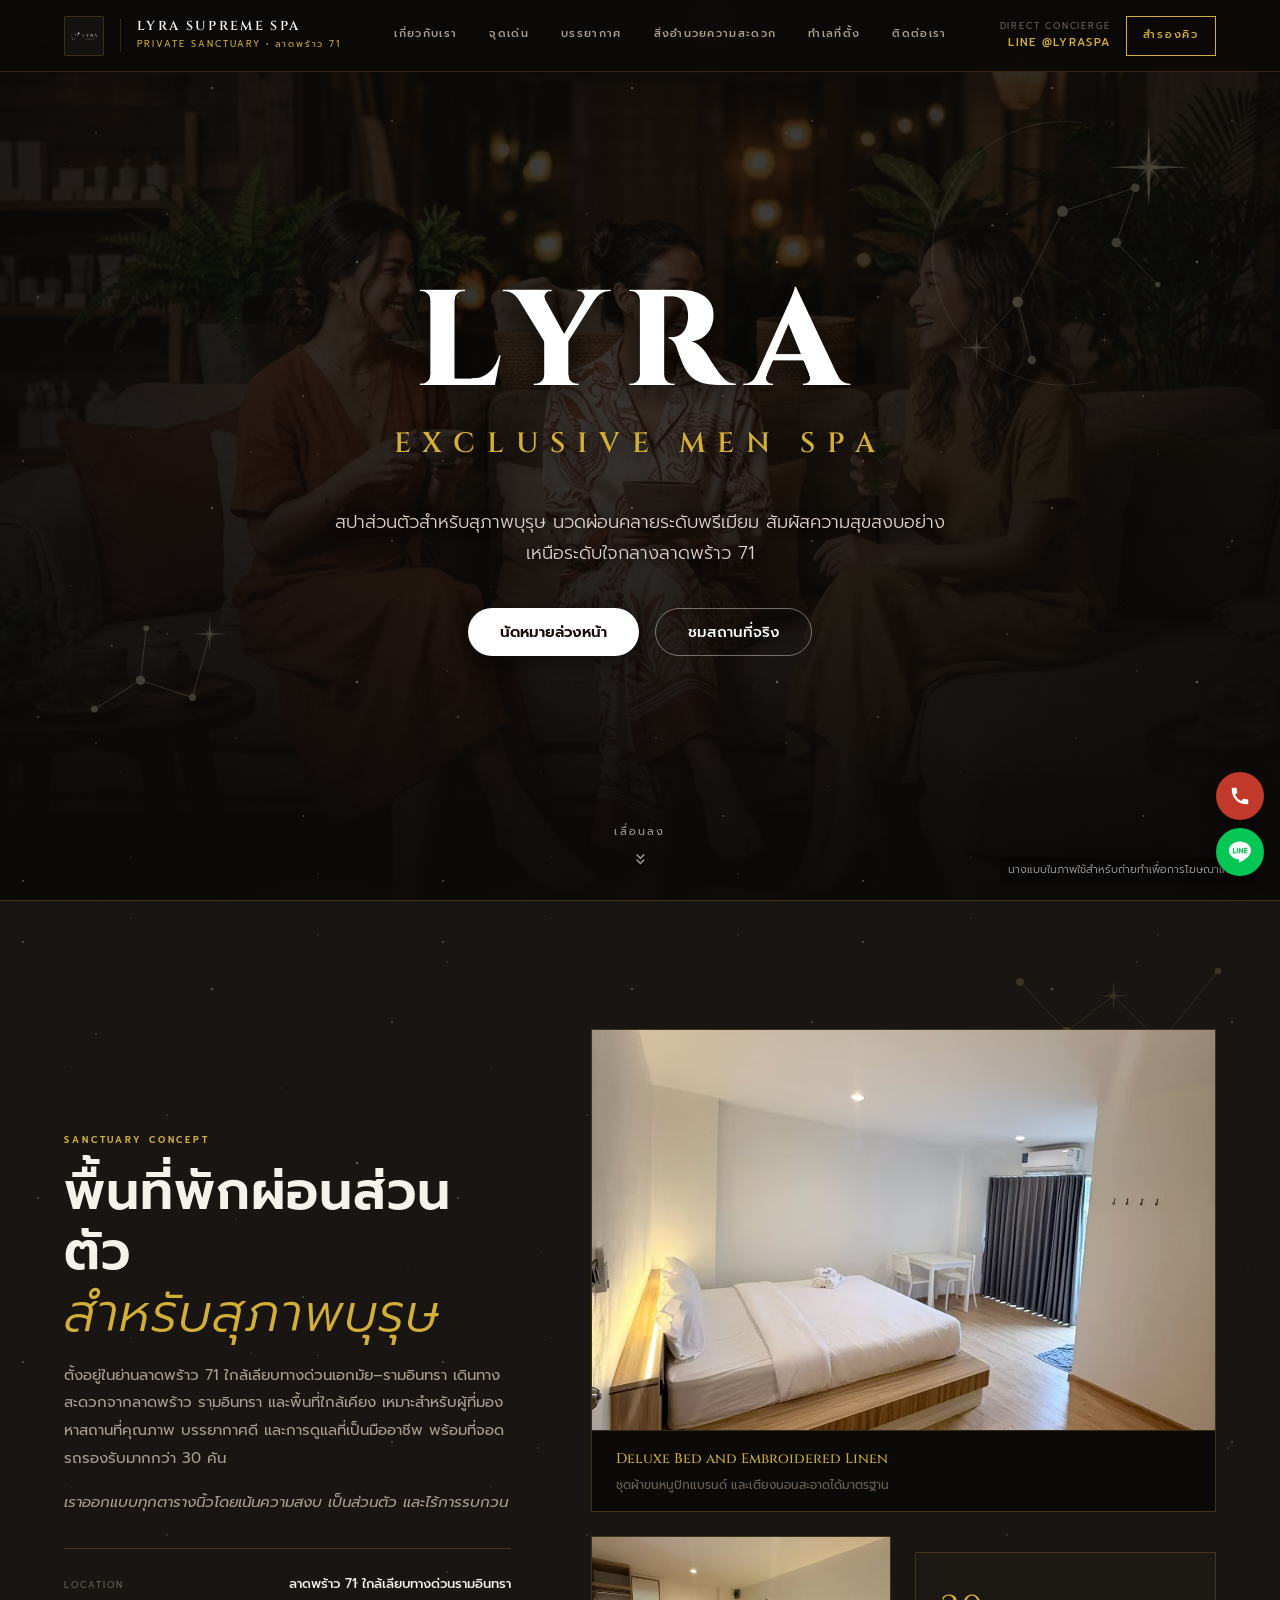
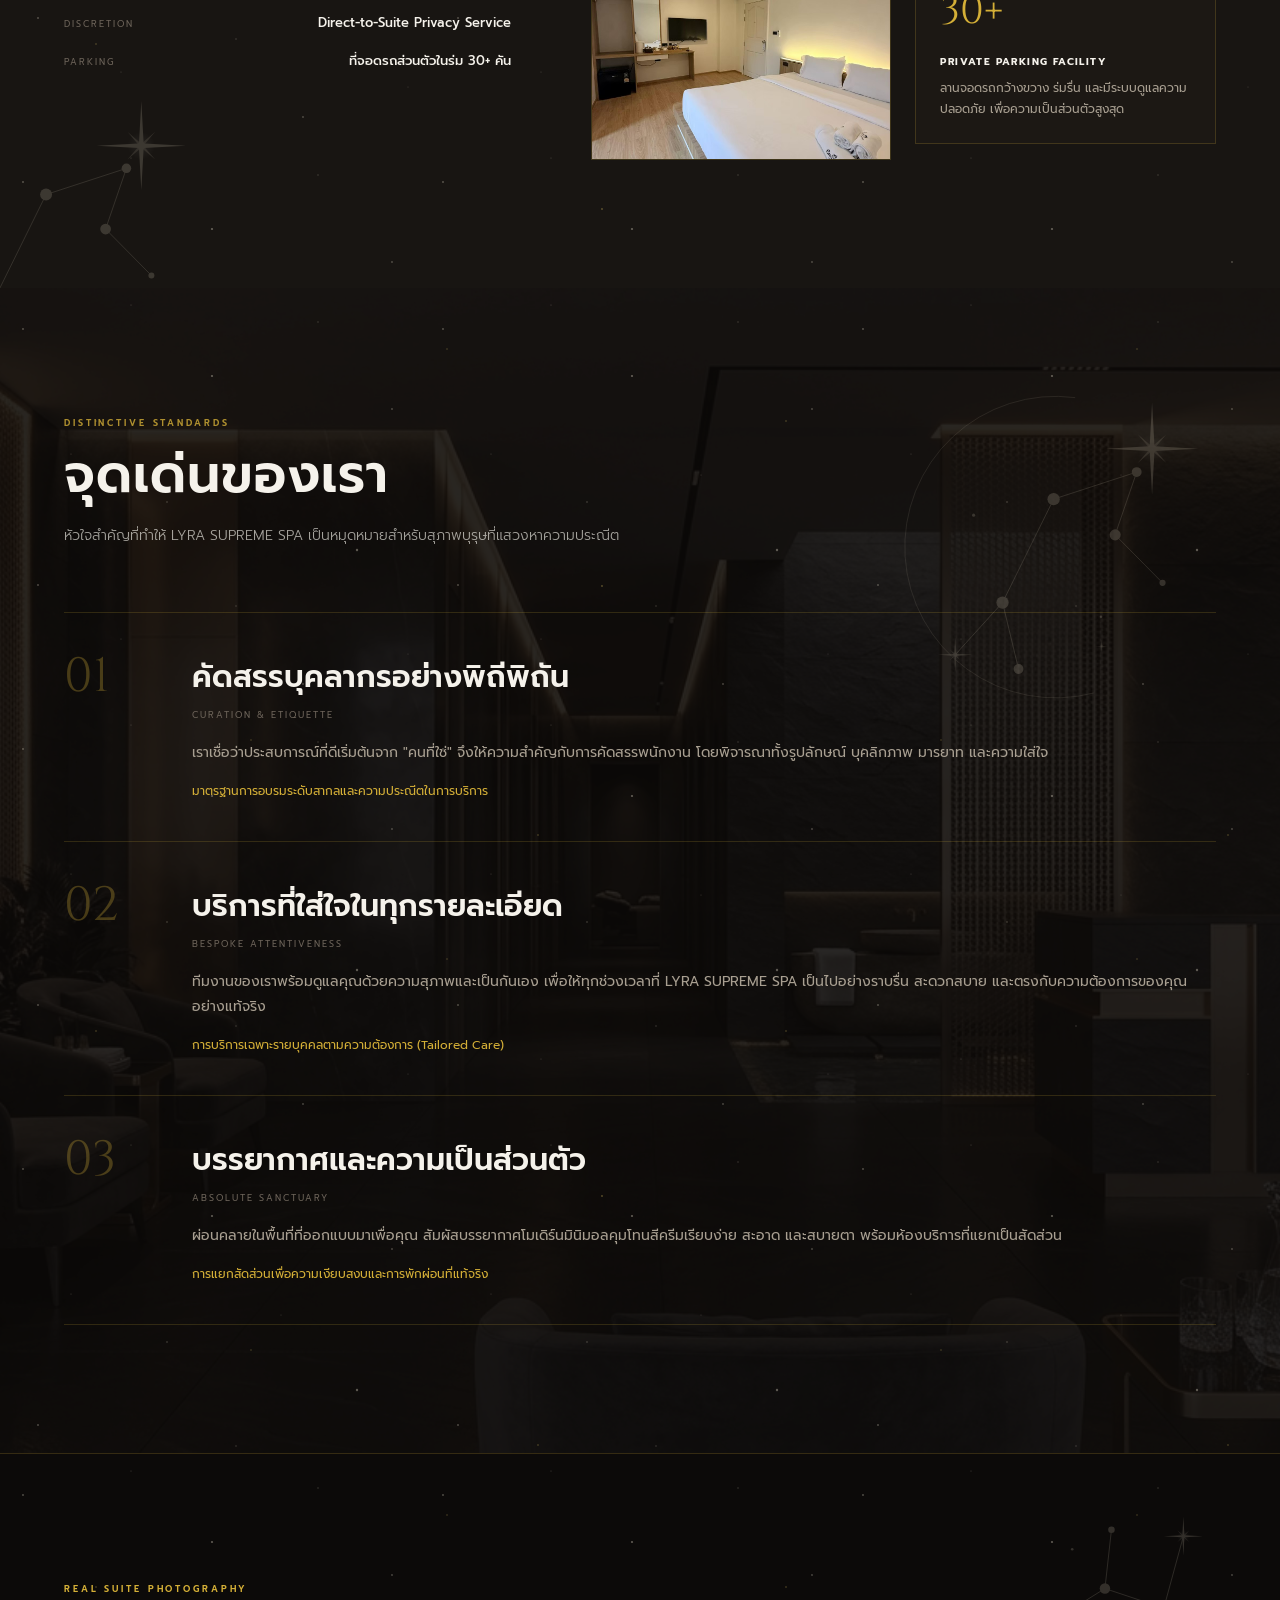
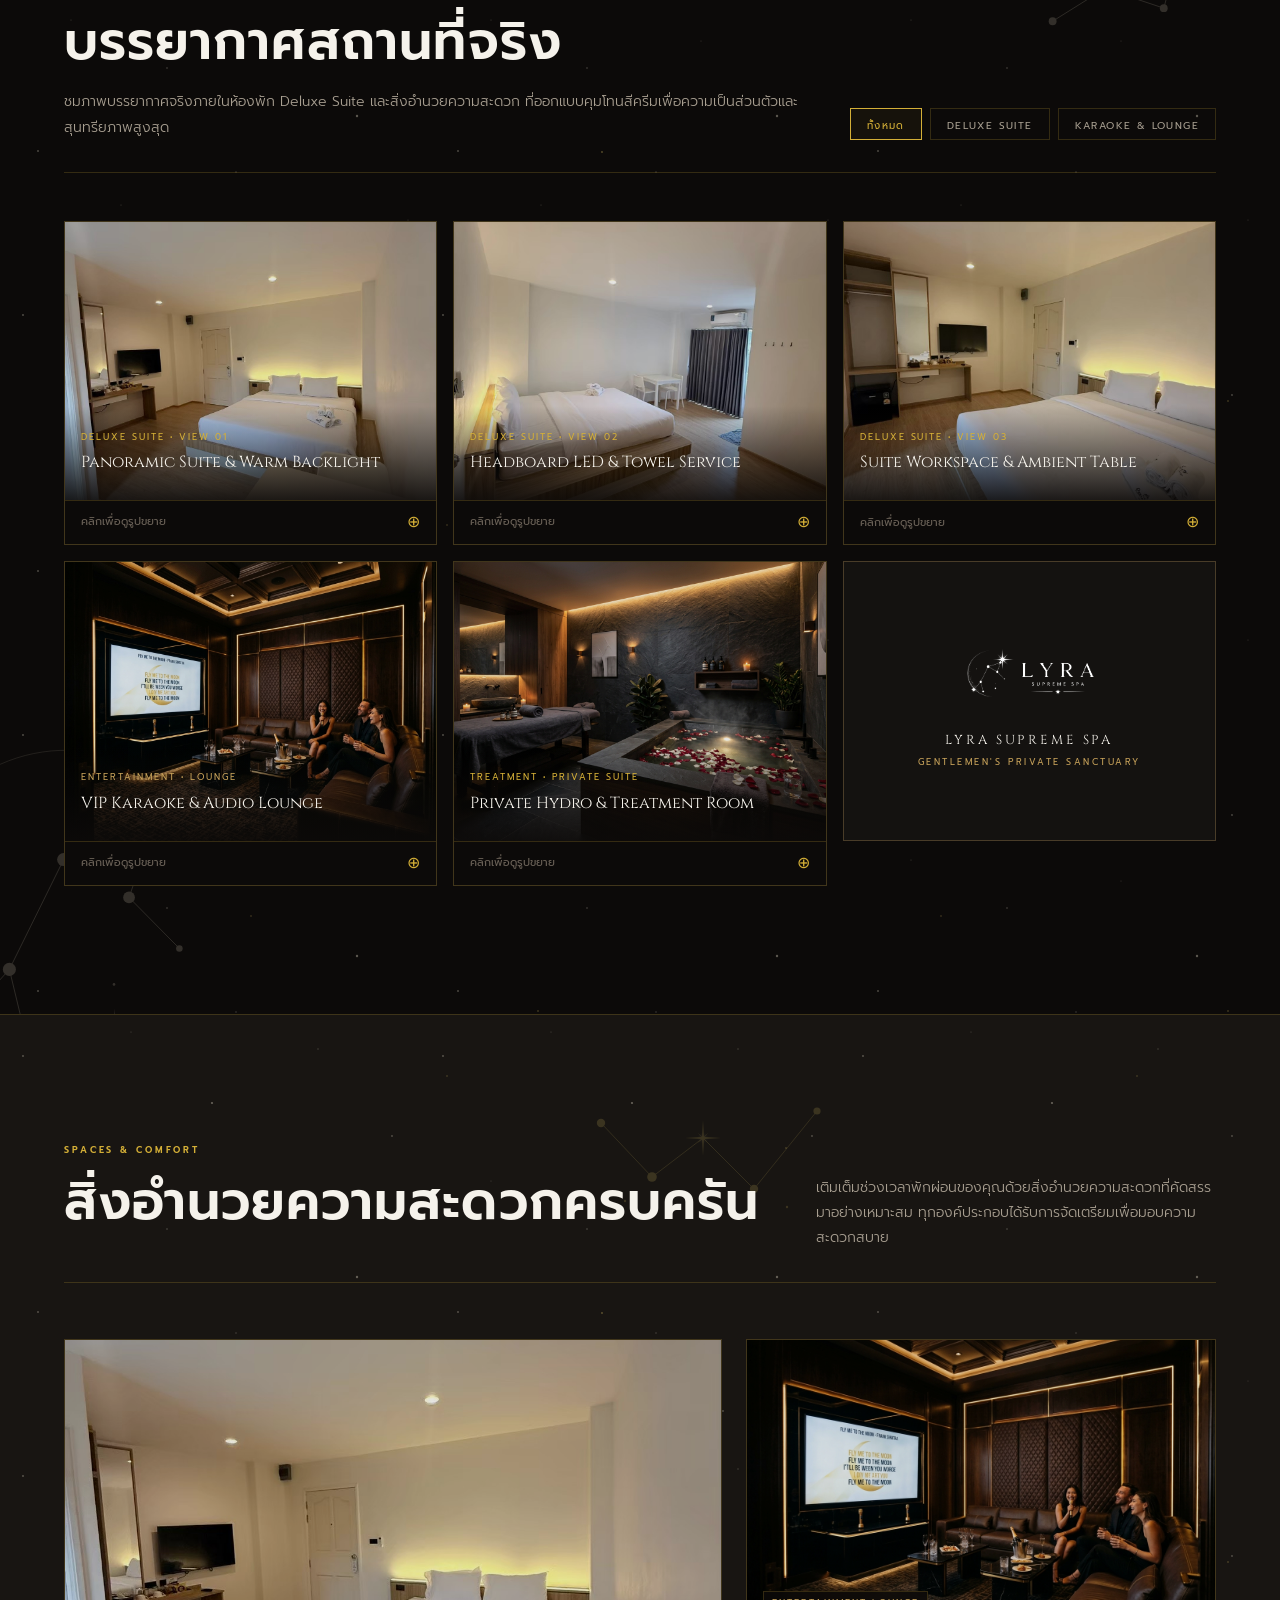
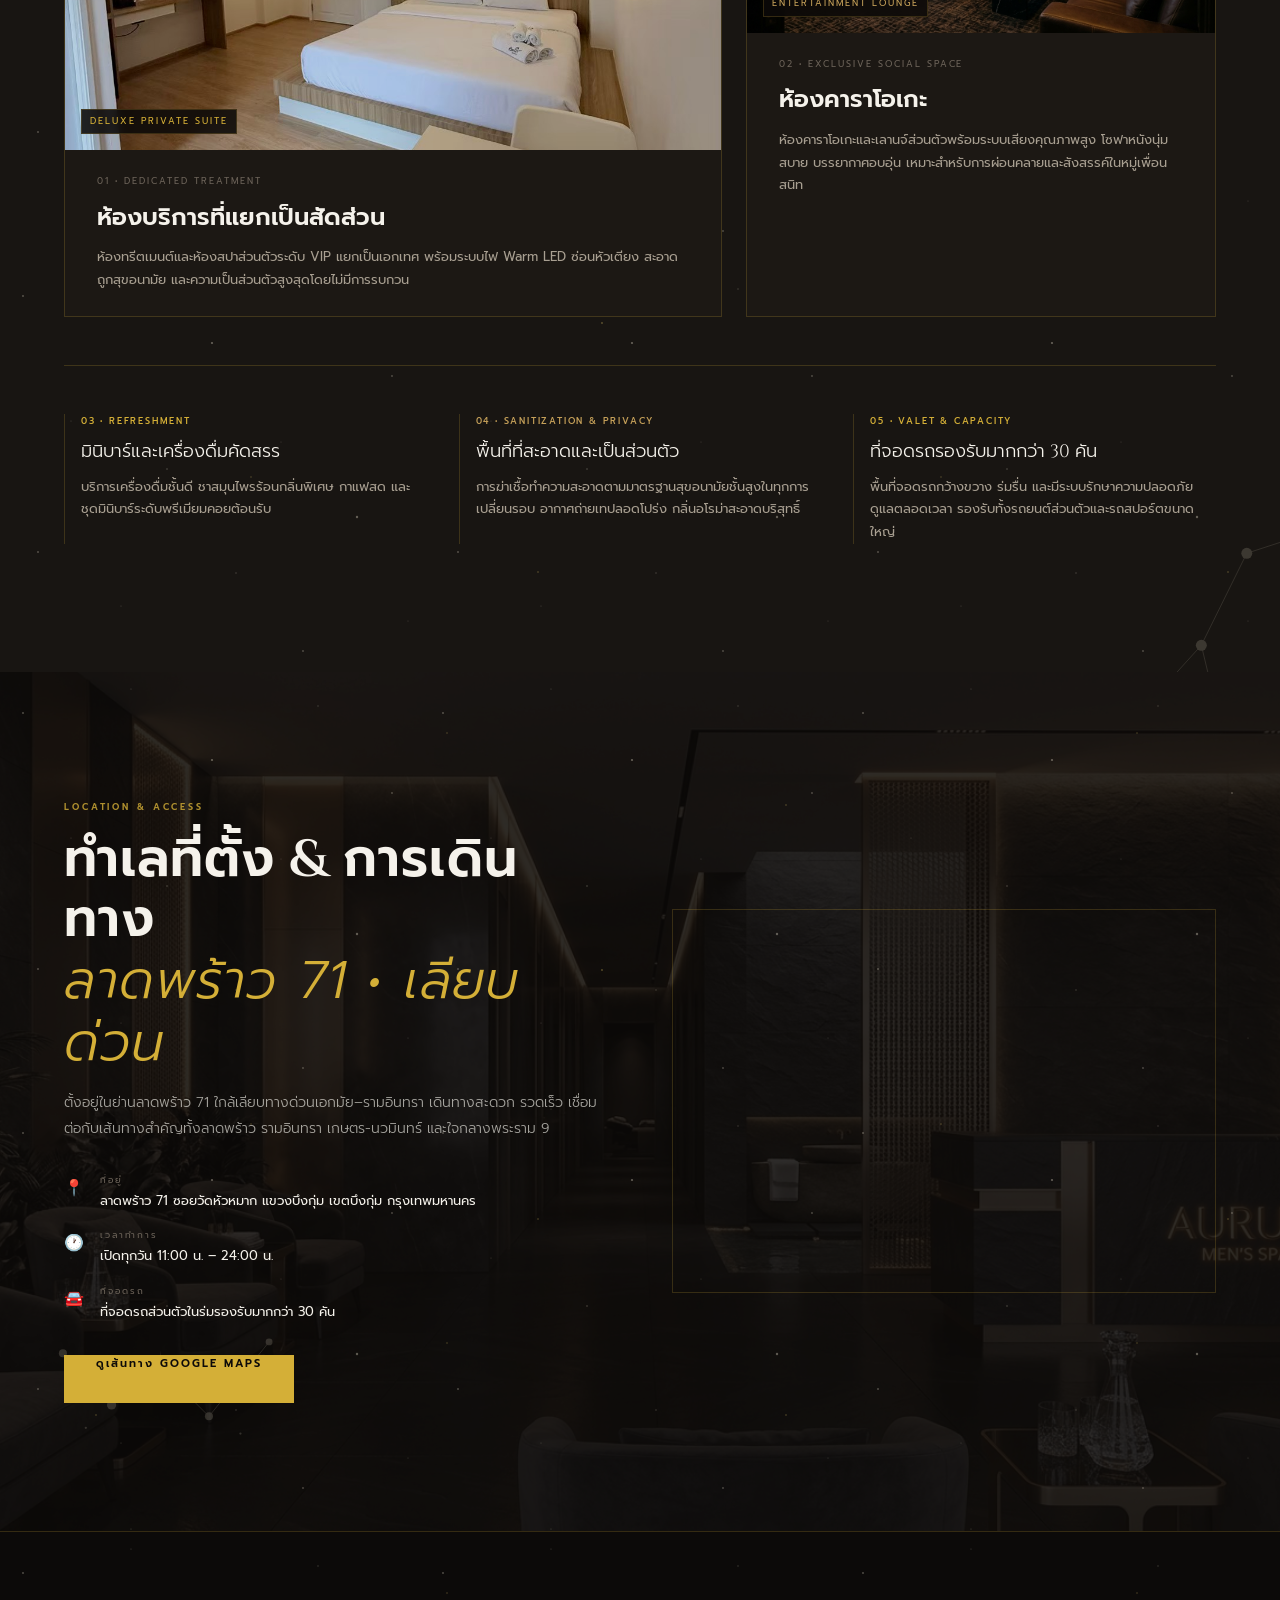
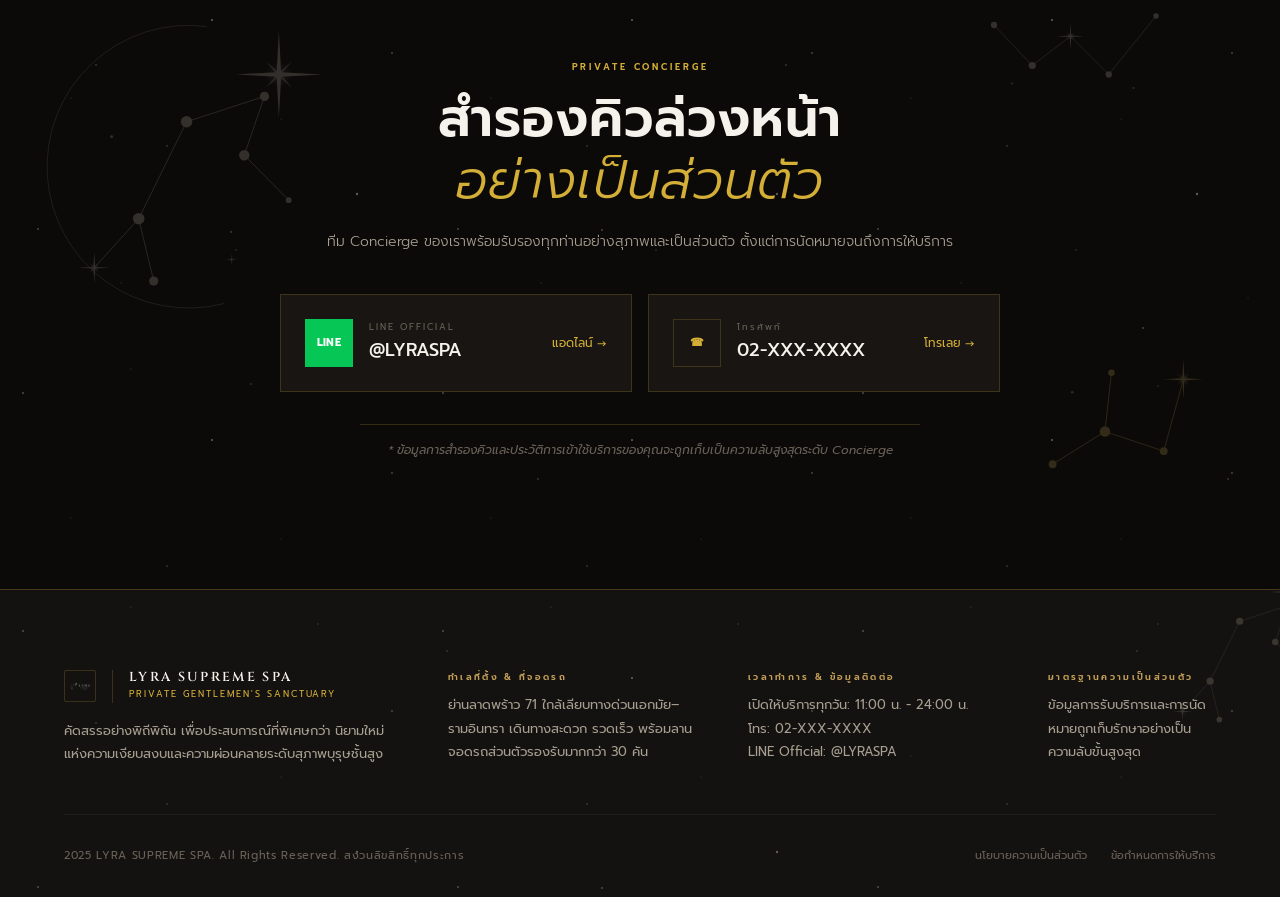
==== commit 875c67d5: "Add design4: design2 layout + design3 hero & fonts, contact form removed" ====
--- a/design4.html
+++ b/design4.html
@@ -78,10 +78,87 @@
     .contact-card .card-cta{margin-left:auto;font-size:12px;color:var(--gold);white-space:nowrap}
     .contact-card.is-line .channel-icon{background:#06c755;border-color:#06c755;color:#fff}
     .reservation-solo .privacy-note{max-width:560px;margin:0 auto}
+
+    /* ===== CONSTELLATION SKY: แซมกลุ่มดาวแบบโลโก้ (เส้นบาง + จุดดาว + ดาวประกาย) ===== */
+    .sky{position:absolute;inset:0;pointer-events:none;z-index:1;overflow:hidden}
+    .sky::before,.sky::after{content:"";position:absolute;inset:0;background-repeat:repeat}
+    .sky::before{ /* ฝุ่นดาวเล็กๆ */
+      background-image:url("data:image/svg+xml,%3Csvg xmlns='http://www.w3.org/2000/svg' width='420' height='420'%3E%3Cg fill='%23F5ECD8'%3E%3Ccircle cx='23' cy='41' r='.9' opacity='.7'/%3E%3Ccircle cx='131' cy='17' r='.6' opacity='.5'/%3E%3Ccircle cx='212' cy='88' r='1.1' opacity='.8'/%3E%3Ccircle cx='318' cy='34' r='.7' opacity='.5'/%3E%3Ccircle cx='392' cy='121' r='.9' opacity='.6'/%3E%3Ccircle cx='71' cy='166' r='.6' opacity='.45'/%3E%3Ccircle cx='167' cy='214' r='.8' opacity='.6'/%3E%3Ccircle cx='281' cy='187' r='.6' opacity='.4'/%3E%3Ccircle cx='357' cy='262' r='1.2' opacity='.75'/%3E%3Ccircle cx='38' cy='297' r='1' opacity='.6'/%3E%3Ccircle cx='121' cy='351' r='.6' opacity='.45'/%3E%3Ccircle cx='236' cy='318' r='.7' opacity='.55'/%3E%3Ccircle cx='303' cy='396' r='.9' opacity='.6'/%3E%3Ccircle cx='408' cy='366' r='.6' opacity='.4'/%3E%3C/g%3E%3C/svg%3E");
+      opacity:.45;
+    }
+    .sky::after{ /* ชั้นที่ 2 ขนาดต่างกัน กันลายซ้ำ */
+      background-image:url("data:image/svg+xml,%3Csvg xmlns='http://www.w3.org/2000/svg' width='690' height='610'%3E%3Cg fill='%23E6CA65'%3E%3Ccircle cx='96' cy='133' r='.8'/%3E%3Ccircle cx='447' cy='61' r='.7'/%3E%3Ccircle cx='602' cy='298' r='.9'/%3E%3Ccircle cx='251' cy='452' r='.7'/%3E%3Ccircle cx='538' cy='547' r='.8'/%3E%3C/g%3E%3C/svg%3E");
+      opacity:.35;animation:skyTwinkle 7s ease-in-out infinite alternate;
+    }
+    .sky .cst{position:absolute;color:#EFE4CB;opacity:.17;overflow:visible}
+    .sky .cst.gold{color:var(--gold-light)}
+    .sky .cst.breathe{animation:cstBreathe 9s ease-in-out infinite}
+    .sky .cst.delay{animation-delay:-4.5s}
+    @keyframes skyTwinkle{from{opacity:.15}to{opacity:.5}}
+    @keyframes cstBreathe{0%,100%{opacity:.13}50%{opacity:.24}}
+    @media (prefers-reduced-motion:reduce){.sky::after,.sky .cst{animation:none!important}}
+
+    /* ให้ section มีชั้นพื้นหลังดาว แล้วเนื้อหาอยู่บนสุด */
+    .section-about,.section-gallery,.section-facilities,.section-reservation,#site-footer{position:relative;overflow:hidden}
+    .section-about>.container,.section-gallery>.container,.section-facilities>.container,
+    .section-reservation>.container,#site-footer>.container{position:relative;z-index:2}
+    #hero-section .sky{z-index:1}
+    #hero-section .sky .cst{opacity:.22}
+    .section-highlights .sky,.section-location .sky{z-index:1}
+    .location-container{position:relative;z-index:2}
+
+    /* มือถือ: ย่อขนาด + ซ่อนบางกลุ่มไม่ให้รก */
+    @media (max-width:640px){
+      .sky .cst{transform:scale(.62);transform-origin:center;opacity:.24}
+      .sky .cst.breathe{animation-name:cstBreatheSm}
+      @keyframes cstBreatheSm{0%,100%{opacity:.18}50%{opacity:.3}}
+      .sky .cst.hide-sm{display:none}
+    }
   </style>
 </head>
 
 <body>
+
+  <!-- CONSTELLATION SYMBOLS (อิงลายเส้นจากโลโก้ LYRA) -->
+  <svg width="0" height="0" style="position:absolute" aria-hidden="true" focusable="false">
+    <defs>
+      <radialGradient id="sparkGlow"><stop offset="0" stop-color="currentColor" stop-opacity=".9"/><stop offset=".35" stop-color="currentColor" stop-opacity=".25"/><stop offset="1" stop-color="currentColor" stop-opacity="0"/></radialGradient>
+      <symbol id="spark" viewBox="-50 -50 100 100" overflow="visible">
+        <circle r="16" fill="url(#sparkGlow)"/>
+        <path fill="currentColor" d="M0-50 2.6-2.6 50 0 2.6 2.6 0 50-2.6 2.6-50 0-2.6-2.6Z"/>
+        <path fill="currentColor" opacity=".7" d="M0-22 1.6-1.6 22 0 1.6 1.6 0 22-1.6 1.6-22 0-1.6-1.6Z" transform="rotate(45)"/>
+        <circle r="4" fill="currentColor"/>
+      </symbol>
+      <!-- กลุ่มดาวพิณ (Lyra) + จันทร์เสี้ยว แบบโลโก้ -->
+      <symbol id="cst-lyra-moon" viewBox="0 0 520 520" overflow="visible">
+        <path d="M270 27A245 245 0 1 0 300 507" fill="none" stroke="currentColor" stroke-width="1.2" opacity=".75"/>
+        <g stroke="currentColor" stroke-width="1.3" fill="none"><path d="M370 148 235 192 152 360 75 445M370 148 335 250 412 328M152 360 178 468"/></g>
+        <g fill="currentColor"><circle cx="370" cy="148" r="8"/><circle cx="235" cy="192" r="10"/><circle cx="335" cy="250" r="9"/><circle cx="412" cy="328" r="5"/><circle cx="152" cy="360" r="10"/><circle cx="178" cy="468" r="8"/><circle cx="105" cy="218" r="2.5"/><circle cx="312" cy="383" r="2"/></g>
+        <use href="#spark" x="320" y="35" width="150" height="150"/>
+        <use href="#spark" x="47" y="417" width="56" height="56"/>
+        <use href="#spark" x="302" y="420" width="22" height="22"/>
+      </symbol>
+      <!-- Lyra แบบไม่มีจันทร์ -->
+      <symbol id="cst-lyra" viewBox="40 20 420 480" overflow="visible">
+        <g stroke="currentColor" stroke-width="1.3" fill="none"><path d="M370 148 235 192 152 360 75 445M370 148 335 250 412 328M152 360 178 468"/></g>
+        <g fill="currentColor"><circle cx="370" cy="148" r="8"/><circle cx="235" cy="192" r="10"/><circle cx="335" cy="250" r="9"/><circle cx="412" cy="328" r="5"/><circle cx="152" cy="360" r="10"/><circle cx="178" cy="468" r="8"/></g>
+        <use href="#spark" x="320" y="35" width="150" height="150"/>
+        <use href="#spark" x="47" y="417" width="56" height="56"/>
+      </symbol>
+      <!-- กลุ่มดาวรูป W -->
+      <symbol id="cst-w" viewBox="0 0 400 220" overflow="visible">
+        <path d="M20 60 105 150 190 85 275 170 380 40" fill="none" stroke="currentColor" stroke-width="1.3"/>
+        <g fill="currentColor"><circle cx="20" cy="60" r="7"/><circle cx="105" cy="150" r="8"/><circle cx="275" cy="170" r="7"/><circle cx="380" cy="40" r="6"/><circle cx="330" cy="200" r="2"/><circle cx="60" cy="190" r="2"/></g>
+        <use href="#spark" x="160" y="55" width="60" height="60"/>
+      </symbol>
+      <!-- กลุ่มดาวเล็ก 4 ดวง -->
+      <symbol id="cst-small" viewBox="0 0 260 220" overflow="visible">
+        <path d="M30 170 110 120 200 150 230 40M110 120 120 30" fill="none" stroke="currentColor" stroke-width="1.3"/>
+        <g fill="currentColor"><circle cx="30" cy="170" r="6"/><circle cx="110" cy="120" r="8"/><circle cx="200" cy="150" r="6"/><circle cx="120" cy="30" r="5"/><circle cx="60" cy="60" r="2"/></g>
+        <use href="#spark" x="200" y="10" width="60" height="60"/>
+      </symbol>
+    </defs>
+  </svg>
 
   <!-- HEADER -->
   <header id="site-header">
@@ -137,6 +214,10 @@
         <img src="images/pazo-models-hero.jpg" alt="LYRA SUPREME SPA" class="hero-img">
         <div class="hero-overlay"></div>
       </div>
+      <div class="sky" aria-hidden="true">
+        <svg class="cst breathe" style="top:12%;right:5%;width:280px;height:280px"><use href="#cst-lyra-moon"/></svg>
+        <svg class="cst breathe delay hide-sm" style="bottom:18%;left:6%;width:150px;height:127px"><use href="#cst-small"/></svg>
+      </div>
       <div class="hero-content">
         <h1 class="hero-main-title">LYRA</h1>
         <p class="hero-sub-title">EXCLUSIVE MEN SPA</p>
@@ -155,6 +236,10 @@
 
     <!-- ABOUT -->
     <section id="about" class="section-about">
+      <div class="sky" aria-hidden="true">
+        <svg class="cst breathe" style="bottom:-90px;left:-70px;width:250px;height:286px"><use href="#cst-lyra"/></svg>
+        <svg class="cst gold breathe delay hide-sm" style="top:48px;right:4%;width:220px;height:121px"><use href="#cst-w"/></svg>
+      </div>
       <div class="container">
         <div class="about-grid">
           <div class="about-left">
@@ -208,6 +293,9 @@
         <img src="images/hero-bg.jpg" alt="Background" class="hero-img">
         <div class="highlights-overlay"></div>
       </div>
+      <div class="sky" aria-hidden="true">
+        <svg class="cst breathe" style="top:8%;right:4%;width:320px;height:320px"><use href="#cst-lyra-moon"/></svg>
+      </div>
       <div class="container highlights-container">
         <div class="highlights-header">
           <span class="section-tag light">DISTINCTIVE STANDARDS</span>
@@ -248,6 +336,10 @@
 
     <!-- GALLERY -->
     <section id="gallery" class="section-gallery">
+      <div class="sky" aria-hidden="true">
+        <svg class="cst breathe" style="top:56px;right:6%;width:170px;height:144px"><use href="#cst-small"/></svg>
+        <svg class="cst breathe delay hide-sm" style="bottom:-60px;left:-90px;width:340px;height:340px"><use href="#cst-lyra-moon"/></svg>
+      </div>
       <div class="container">
         <div class="gallery-header">
           <div class="gallery-header-left">
@@ -338,6 +430,10 @@
 
     <!-- FACILITIES -->
     <section id="facilities" class="section-facilities">
+      <div class="sky" aria-hidden="true">
+        <svg class="cst gold breathe" style="top:72px;left:46%;width:240px;height:132px"><use href="#cst-w"/></svg>
+        <svg class="cst breathe delay hide-sm" style="bottom:-50px;right:-90px;width:230px;height:263px"><use href="#cst-lyra"/></svg>
+      </div>
       <div class="container">
         <div class="facilities-header">
           <div>
@@ -395,6 +491,9 @@
       <div class="hero-bg">
         <img src="images/hero-bg.jpg" alt="Location Background" class="hero-img">
         <div class="location-overlay"></div>
+      </div>
+      <div class="sky" aria-hidden="true">
+        <svg class="cst breathe hide-sm" style="bottom:10%;left:4%;width:230px;height:126px"><use href="#cst-w"/></svg>
       </div>
       <div class="container location-container">
         <div class="location-grid">
@@ -440,6 +539,11 @@
 
     <!-- CONTACT (ตัดฟอร์มจองออก เหลือ LINE + โทร) -->
     <section id="reservation" class="section-reservation">
+      <div class="sky" aria-hidden="true">
+        <svg class="cst breathe" style="top:12%;left:4%;width:300px;height:300px"><use href="#cst-lyra-moon"/></svg>
+        <svg class="cst gold breathe delay hide-sm" style="bottom:14%;right:6%;width:170px;height:144px"><use href="#cst-small"/></svg>
+        <svg class="cst breathe hide-sm" style="top:10%;right:9%;width:180px;height:99px"><use href="#cst-w"/></svg>
+      </div>
       <div class="container">
         <div class="reservation-solo">
           <span class="section-tag">PRIVATE CONCIERGE</span>
@@ -472,6 +576,9 @@
 
   <!-- FOOTER -->
   <footer id="site-footer">
+      <div class="sky" aria-hidden="true">
+        <svg class="cst breathe" style="top:-30px;right:-40px;width:150px;height:171px"><use href="#cst-lyra"/></svg>
+      </div>
     <div class="container">
       <div class="footer-grid">
         <div class="footer-brand">
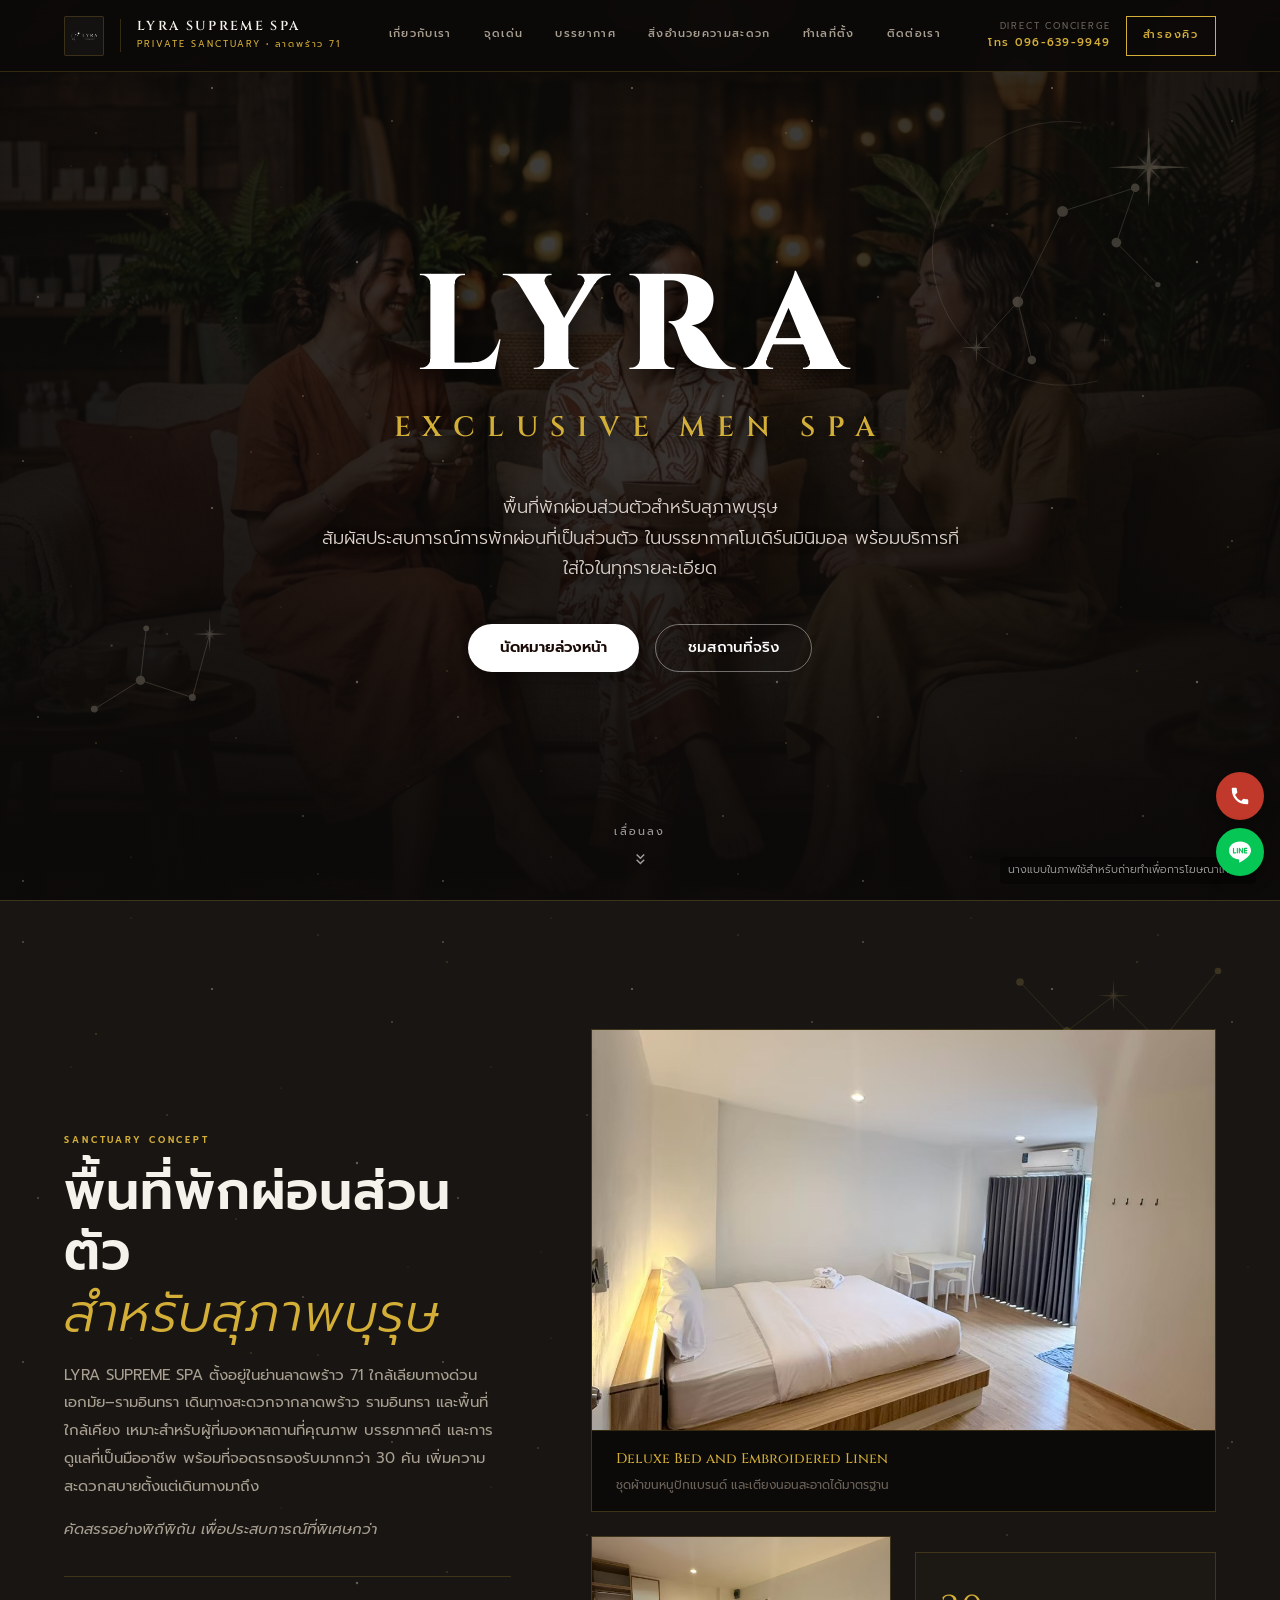
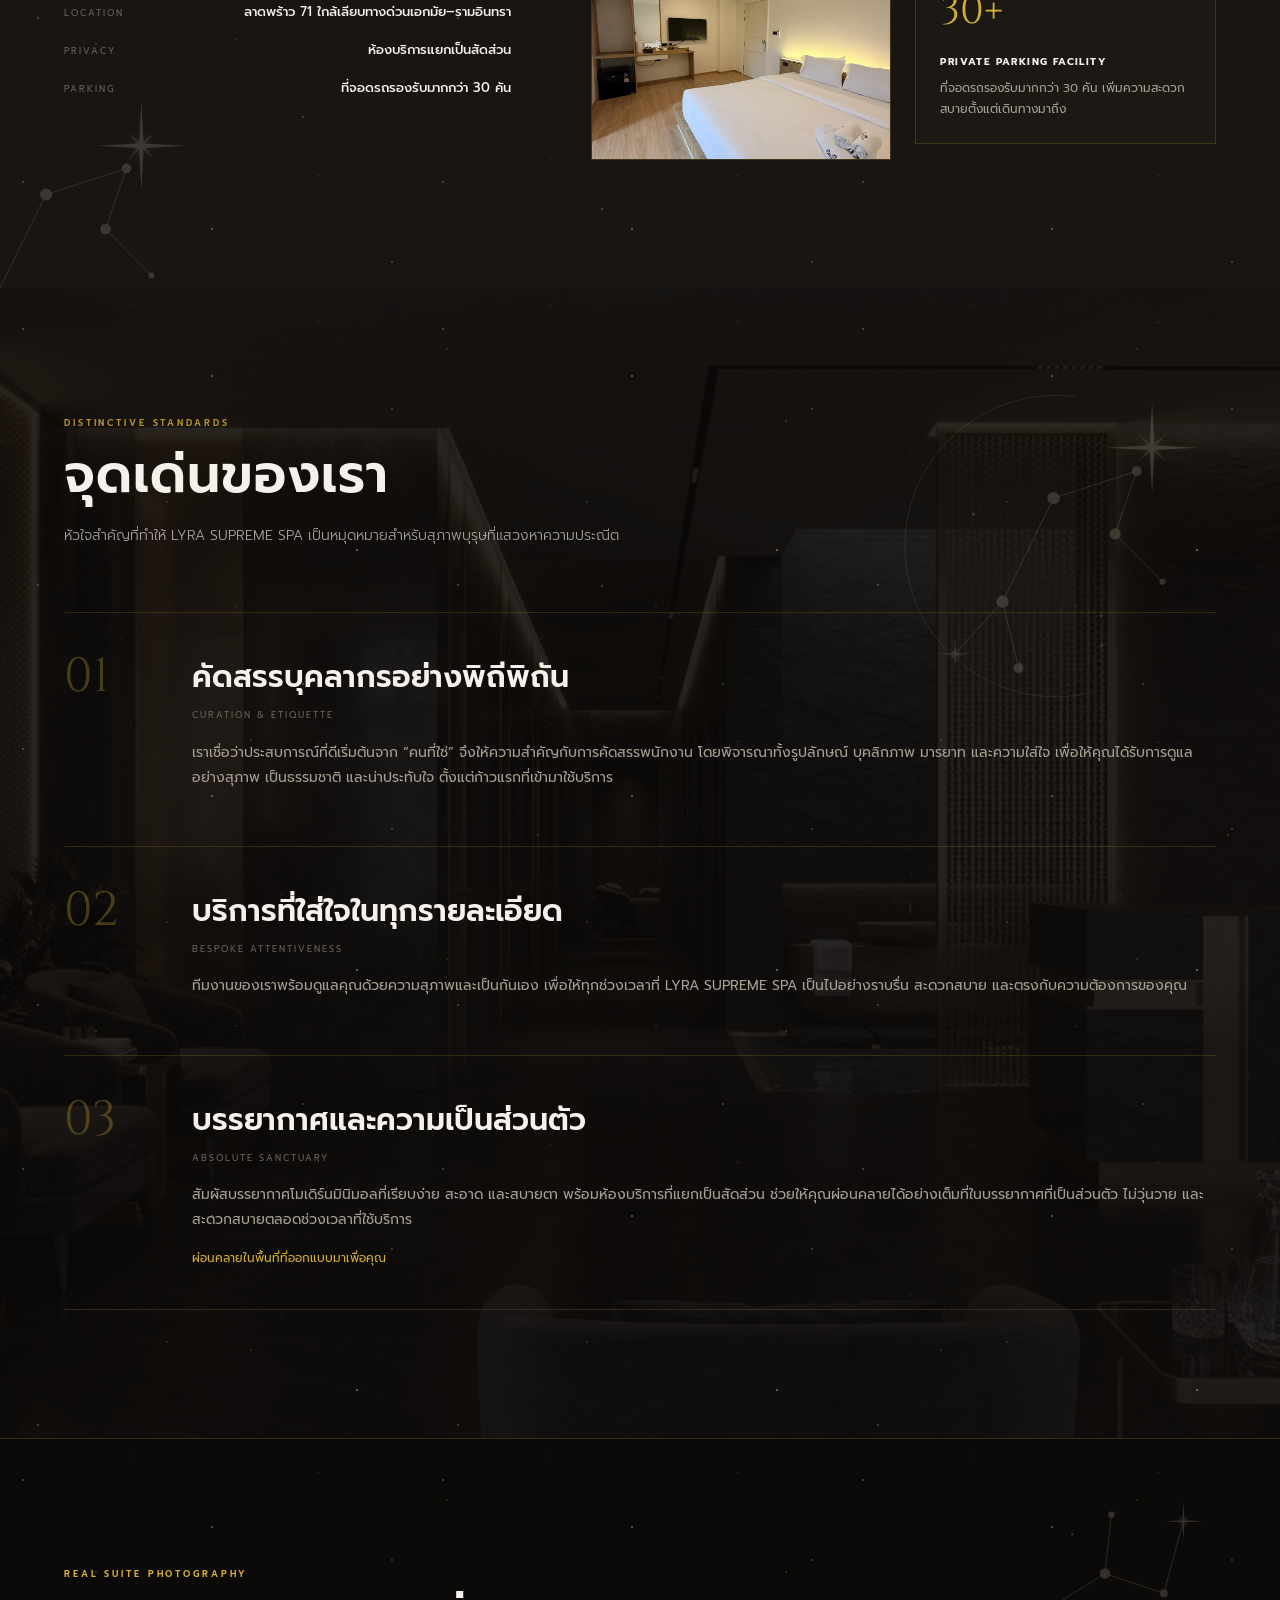
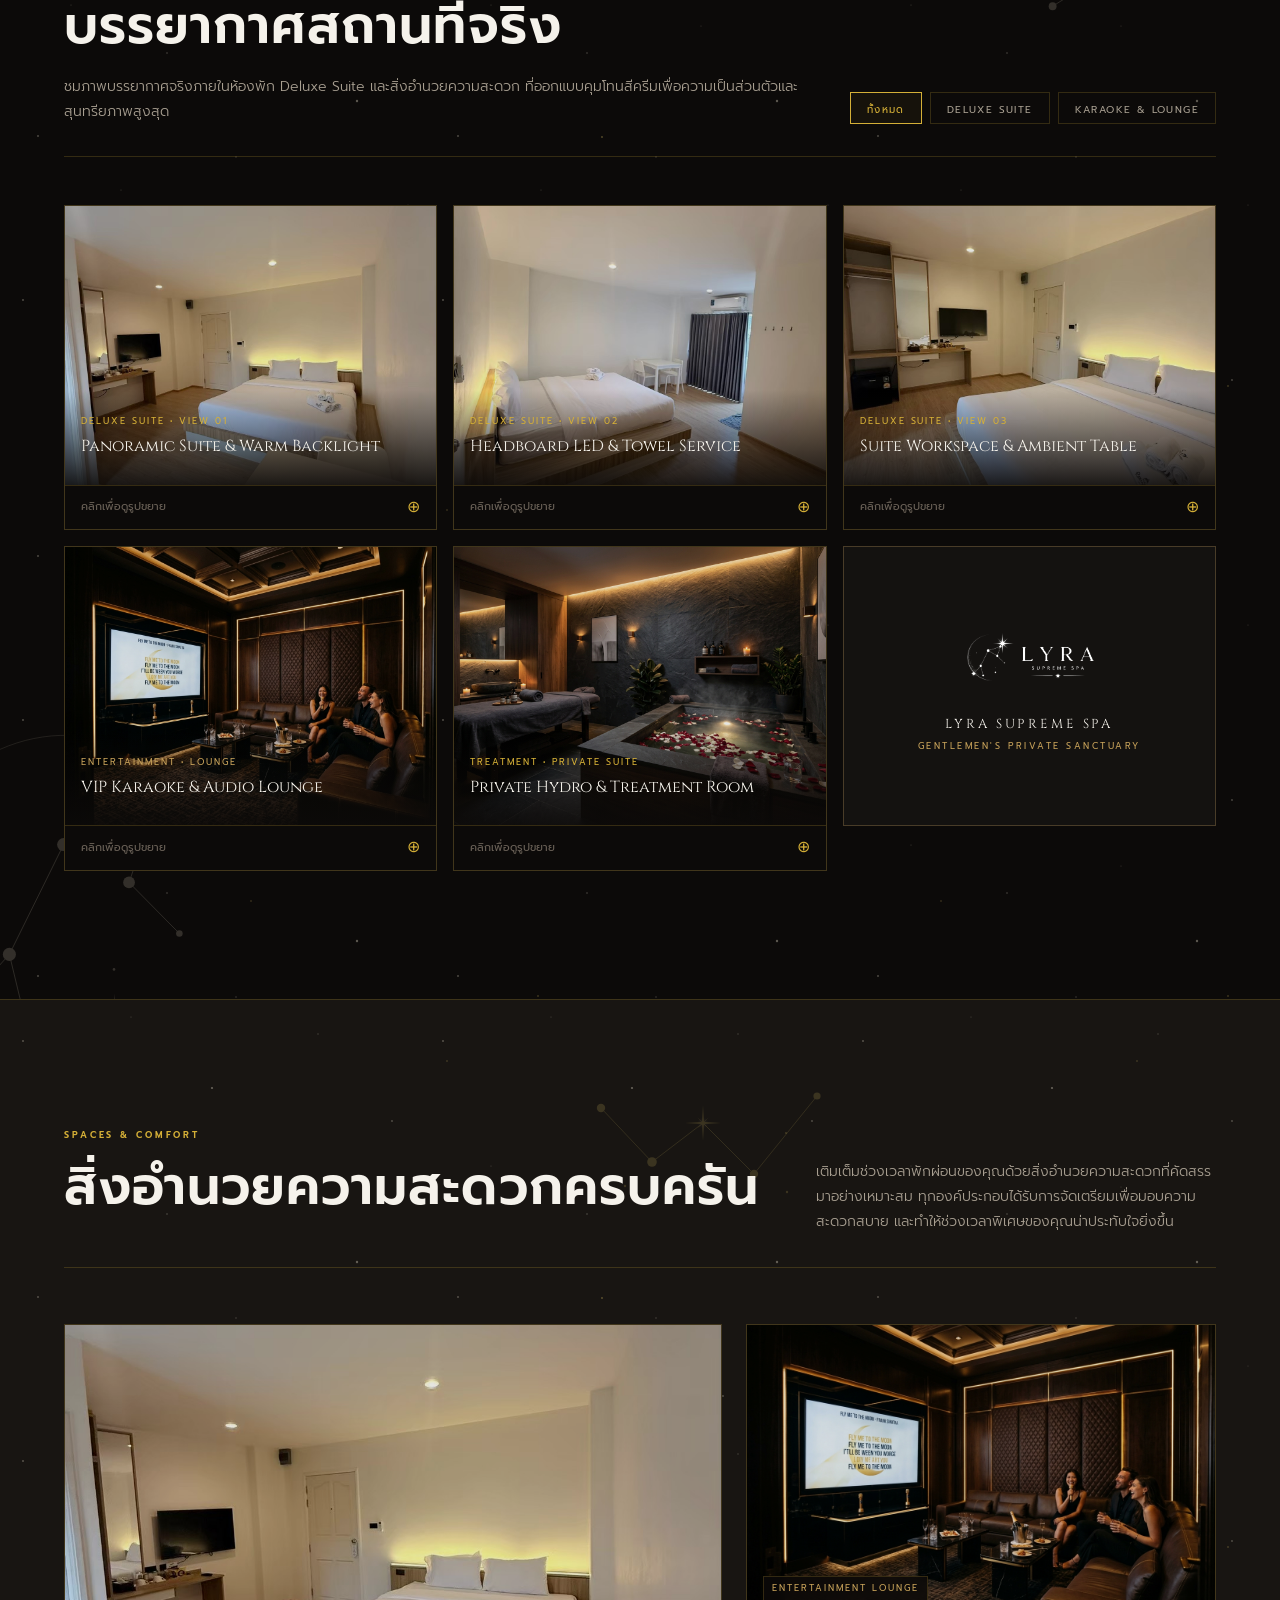
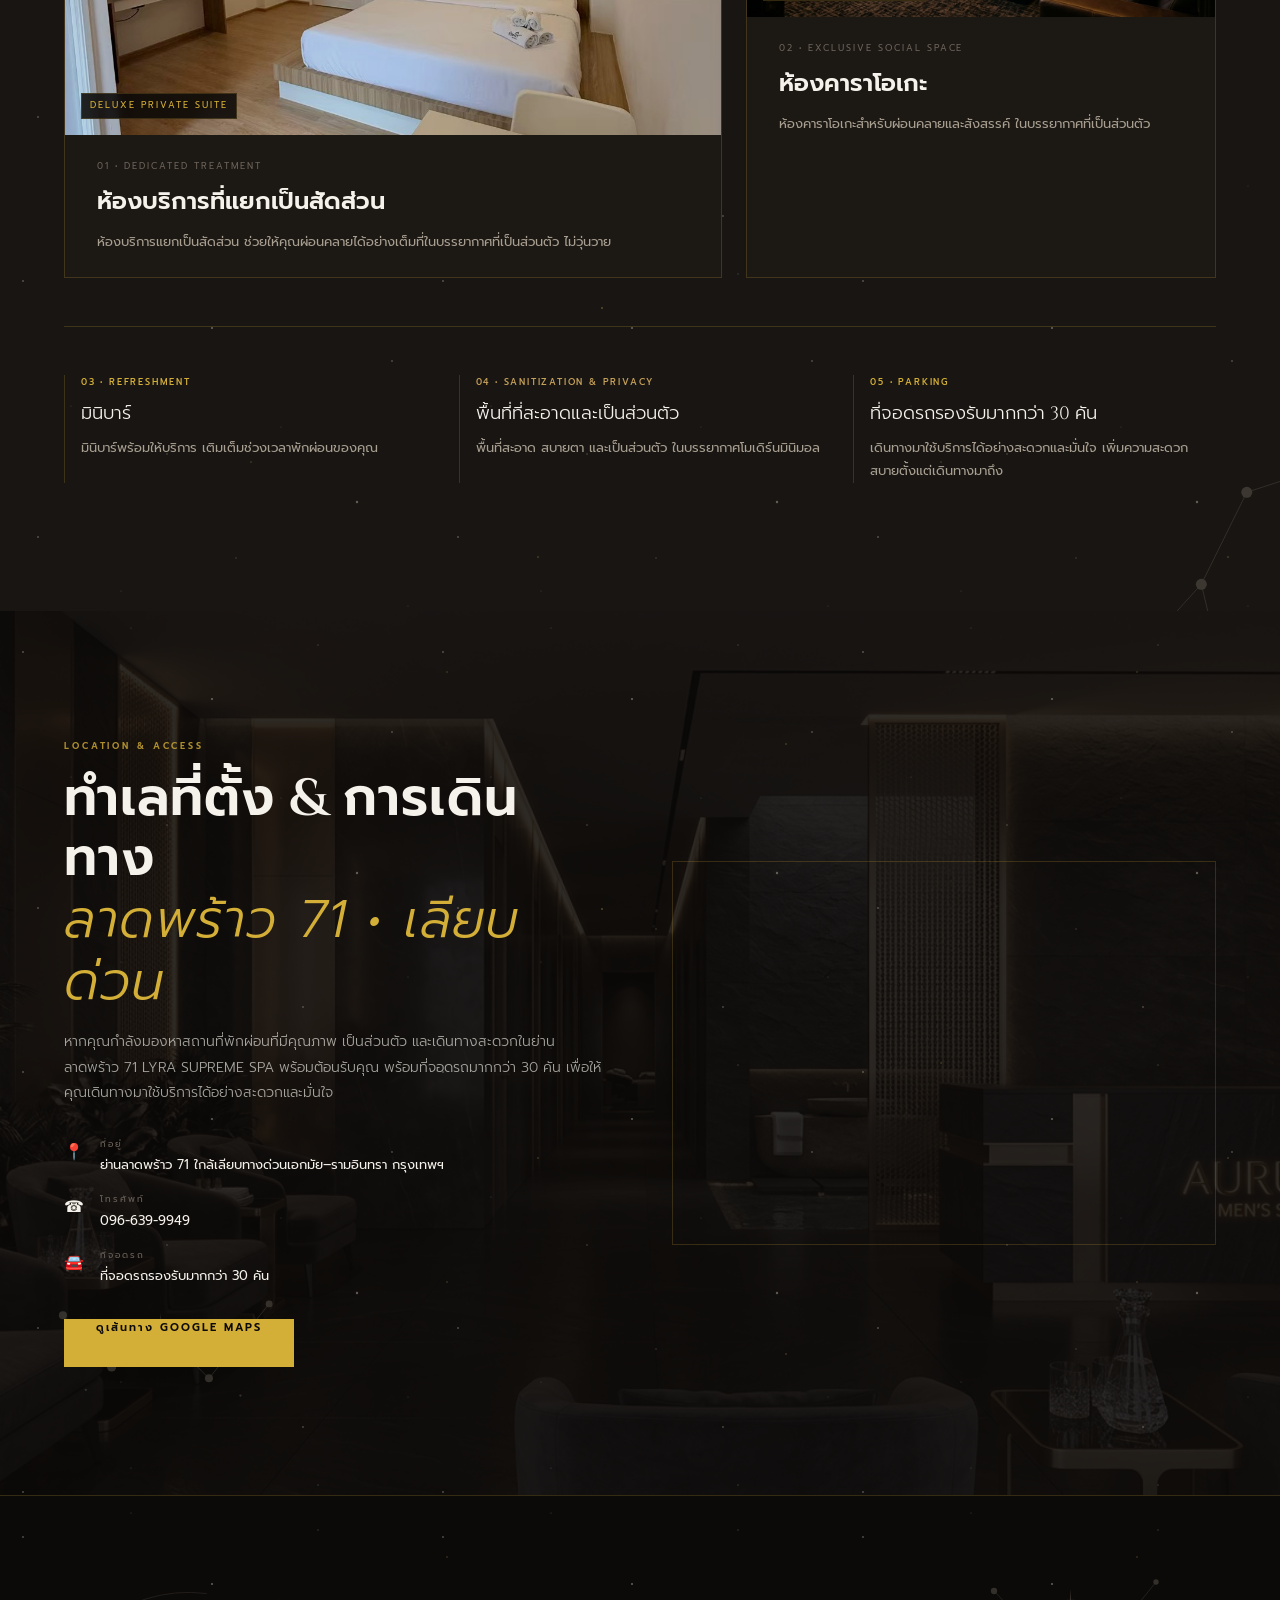
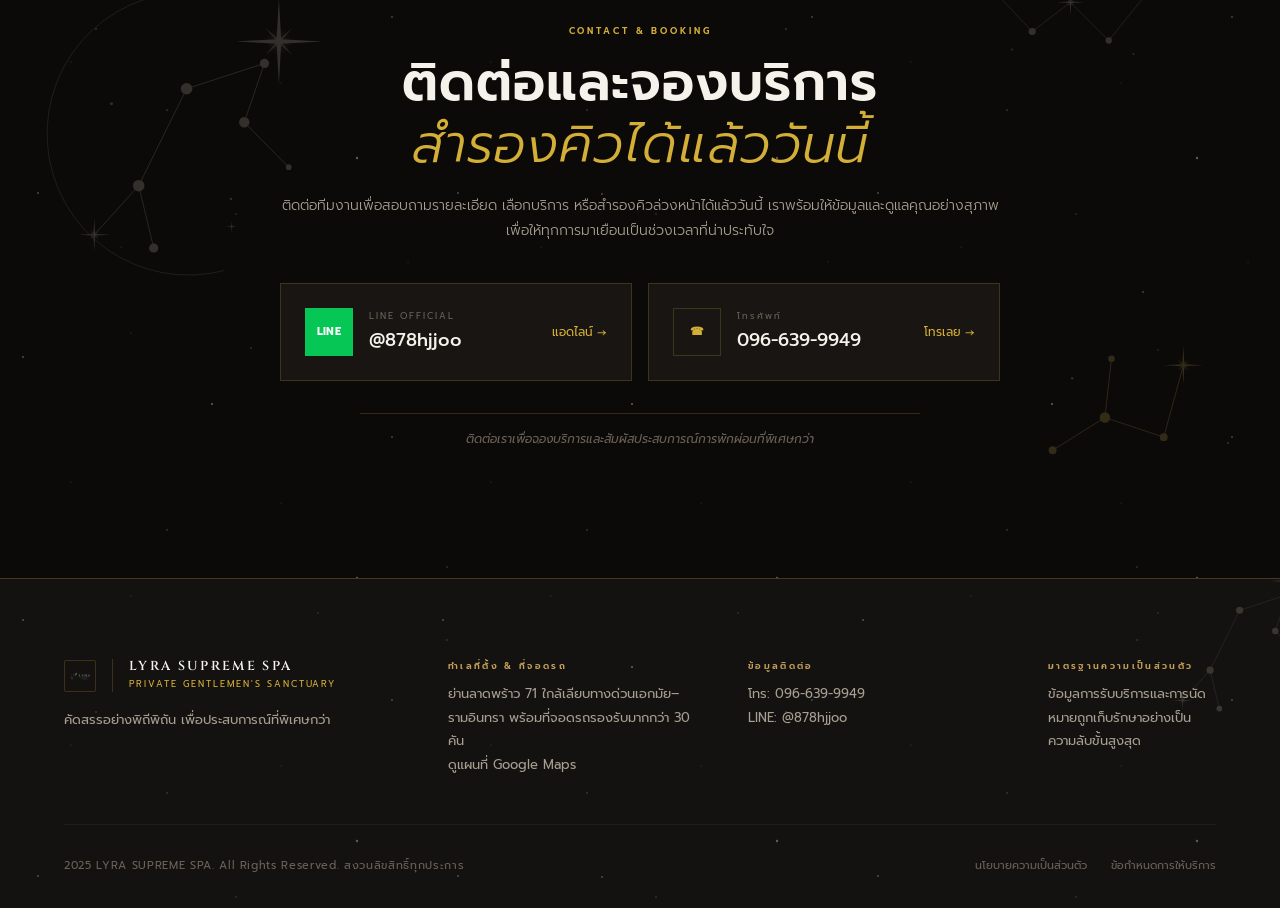
==== commit 85a3348d: "Design 4: add client content, real LINE/phone/map links - Replace placeholder copy with the client's" ====
--- a/design4.html
+++ b/design4.html
@@ -5,7 +5,7 @@
   <meta charset="UTF-8">
   <meta name="viewport" content="width=device-width, initial-scale=1.0">
   <title>LYRA SUPREME SPA — Private Gentlemen's Sanctuary • ลาดพร้าว 71</title>
-  <meta name="description" content="LYRA SUPREME SPA สปาส่วนตัวสำหรับสุภาพบุรุษ นวดผ่อนคลาย บรรยากาศหรูหรา ความเป็นส่วนตัวสูงสุด ลาดพร้าว 71 ใกล้เลียบด่วน">
+  <meta name="description" content="LYRA SUPREME SPA พื้นที่พักผ่อนส่วนตัวสำหรับสุภาพบุรุษ บรรยากาศโมเดิร์นมินิมอล ห้องบริการแยกเป็นสัดส่วน ลาดพร้าว 71 ใกล้เลียบทางด่วนเอกมัย–รามอินทรา ที่จอดรถ 30+ คัน โทร 096-639-9949">
   <meta name="robots" content="index, follow">
   <link rel="preconnect" href="https://fonts.googleapis.com">
   <link rel="preconnect" href="https://fonts.gstatic.com" crossorigin>
@@ -183,7 +183,7 @@
       <div class="header-actions">
         <div class="header-concierge">
           <span class="concierge-label">Direct Concierge</span>
-          <span class="concierge-value">LINE @LYRASPA</span>
+          <span class="concierge-value">โทร 096-639-9949</span>
         </div>
         <a href="#reservation" class="btn-reserve">สำรองคิว</a>
         <button class="hamburger" id="hamburger" aria-label="เปิดเมนู">
@@ -221,7 +221,7 @@
       <div class="hero-content">
         <h1 class="hero-main-title">LYRA</h1>
         <p class="hero-sub-title">EXCLUSIVE MEN SPA</p>
-        <p class="hero-desc">สปาส่วนตัวสำหรับสุภาพบุรุษ นวดผ่อนคลายระดับพรีเมียม สัมผัสความสุขสงบอย่างเหนือระดับใจกลางลาดพร้าว 71</p>
+        <p class="hero-desc">พื้นที่พักผ่อนส่วนตัวสำหรับสุภาพบุรุษ<br>สัมผัสประสบการณ์การพักผ่อนที่เป็นส่วนตัว ในบรรยากาศโมเดิร์นมินิมอล พร้อมบริการที่ใส่ใจในทุกรายละเอียด</p>
         <div class="hero-cta">
           <a href="#reservation" class="btn-pill-white">นัดหมายล่วงหน้า</a>
           <a href="#gallery" class="btn-pill-outline">ชมสถานที่จริง</a>
@@ -246,21 +246,21 @@
             <span class="section-tag">SANCTUARY CONCEPT</span>
             <h2 class="section-title">พื้นที่พักผ่อนส่วนตัว<br><em>สำหรับสุภาพบุรุษ</em></h2>
             <div class="about-body">
-              <p>ตั้งอยู่ในย่านลาดพร้าว 71 ใกล้เลียบทางด่วนเอกมัย–รามอินทรา เดินทางสะดวกจากลาดพร้าว รามอินทรา และพื้นที่ใกล้เคียง เหมาะสำหรับผู้ที่มองหาสถานที่คุณภาพ บรรยากาศดี และการดูแลที่เป็นมืออาชีพ พร้อมที่จอดรถรองรับมากกว่า 30 คัน</p>
-              <p class="about-quote">เราออกแบบทุกตารางนิ้วโดยเน้นความสงบ เป็นส่วนตัว และไร้การรบกวน</p>
+              <p>LYRA SUPREME SPA ตั้งอยู่ในย่านลาดพร้าว 71 ใกล้เลียบทางด่วนเอกมัย–รามอินทรา เดินทางสะดวกจากลาดพร้าว รามอินทรา และพื้นที่ใกล้เคียง เหมาะสำหรับผู้ที่มองหาสถานที่คุณภาพ บรรยากาศดี และการดูแลที่เป็นมืออาชีพ พร้อมที่จอดรถรองรับมากกว่า 30 คัน เพิ่มความสะดวกสบายตั้งแต่เดินทางมาถึง</p>
+              <p class="about-quote">คัดสรรอย่างพิถีพิถัน เพื่อประสบการณ์ที่พิเศษกว่า</p>
             </div>
             <div class="about-stats">
               <div class="stat-row">
                 <span class="stat-label">Location</span>
-                <span class="stat-value">ลาดพร้าว 71 ใกล้เลียบทางด่วนรามอินทรา</span>
+                <span class="stat-value">ลาดพร้าว 71 ใกล้เลียบทางด่วนเอกมัย–รามอินทรา</span>
               </div>
               <div class="stat-row">
-                <span class="stat-label">Discretion</span>
-                <span class="stat-value">Direct-to-Suite Privacy Service</span>
+                <span class="stat-label">Privacy</span>
+                <span class="stat-value">ห้องบริการแยกเป็นสัดส่วน</span>
               </div>
               <div class="stat-row">
                 <span class="stat-label">Parking</span>
-                <span class="stat-value">ที่จอดรถส่วนตัวในร่ม 30+ คัน</span>
+                <span class="stat-value">ที่จอดรถรองรับมากกว่า 30 คัน</span>
               </div>
             </div>
           </div>
@@ -279,7 +279,7 @@
               <div class="about-stat-card">
                 <span class="stat-card-num">30+</span>
                 <h4>Private Parking Facility</h4>
-                <p>ลานจอดรถกว้างขวาง ร่มรื่น และมีระบบดูแลความปลอดภัย เพื่อความเป็นส่วนตัวสูงสุด</p>
+                <p>ที่จอดรถรองรับมากกว่า 30 คัน เพิ่มความสะดวกสบายตั้งแต่เดินทางมาถึง</p>
               </div>
             </div>
           </div>
@@ -308,8 +308,7 @@
             <div class="highlight-body">
               <h3>คัดสรรบุคลากรอย่างพิถีพิถัน</h3>
               <span class="highlight-en">Curation &amp; Etiquette</span>
-              <p>เราเชื่อว่าประสบการณ์ที่ดีเริ่มต้นจาก "คนที่ใช่" จึงให้ความสำคัญกับการคัดสรรพนักงาน โดยพิจารณาทั้งรูปลักษณ์ บุคลิกภาพ มารยาท และความใส่ใจ</p>
-              <div class="highlight-tag">มาตรฐานการอบรมระดับสากลและความประณีตในการบริการ</div>
+              <p>เราเชื่อว่าประสบการณ์ที่ดีเริ่มต้นจาก “คนที่ใช่” จึงให้ความสำคัญกับการคัดสรรพนักงาน โดยพิจารณาทั้งรูปลักษณ์ บุคลิกภาพ มารยาท และความใส่ใจ เพื่อให้คุณได้รับการดูแลอย่างสุภาพ เป็นธรรมชาติ และน่าประทับใจ ตั้งแต่ก้าวแรกที่เข้ามาใช้บริการ</p>
             </div>
           </div>
           <div class="highlight-item">
@@ -317,8 +316,7 @@
             <div class="highlight-body">
               <h3>บริการที่ใส่ใจในทุกรายละเอียด</h3>
               <span class="highlight-en">Bespoke Attentiveness</span>
-              <p>ทีมงานของเราพร้อมดูแลคุณด้วยความสุภาพและเป็นกันเอง เพื่อให้ทุกช่วงเวลาที่ LYRA SUPREME SPA เป็นไปอย่างราบรื่น สะดวกสบาย และตรงกับความต้องการของคุณอย่างแท้จริง</p>
-              <div class="highlight-tag">การบริการเฉพาะรายบุคคลตามความต้องการ (Tailored Care)</div>
+              <p>ทีมงานของเราพร้อมดูแลคุณด้วยความสุภาพและเป็นกันเอง เพื่อให้ทุกช่วงเวลาที่ LYRA SUPREME SPA เป็นไปอย่างราบรื่น สะดวกสบาย และตรงกับความต้องการของคุณ</p>
             </div>
           </div>
           <div class="highlight-item">
@@ -326,8 +324,8 @@
             <div class="highlight-body">
               <h3>บรรยากาศและความเป็นส่วนตัว</h3>
               <span class="highlight-en">Absolute Sanctuary</span>
-              <p>ผ่อนคลายในพื้นที่ที่ออกแบบมาเพื่อคุณ สัมผัสบรรยากาศโมเดิร์นมินิมอลคุมโทนสีครีมเรียบง่าย สะอาด และสบายตา พร้อมห้องบริการที่แยกเป็นสัดส่วน</p>
-              <div class="highlight-tag">การแยกสัดส่วนเพื่อความเงียบสงบและการพักผ่อนที่แท้จริง</div>
+              <p>สัมผัสบรรยากาศโมเดิร์นมินิมอลที่เรียบง่าย สะอาด และสบายตา พร้อมห้องบริการที่แยกเป็นสัดส่วน ช่วยให้คุณผ่อนคลายได้อย่างเต็มที่ในบรรยากาศที่เป็นส่วนตัว ไม่วุ่นวาย และสะดวกสบายตลอดช่วงเวลาที่ใช้บริการ</p>
+              <div class="highlight-tag">ผ่อนคลายในพื้นที่ที่ออกแบบมาเพื่อคุณ</div>
             </div>
           </div>
         </div>
@@ -440,7 +438,7 @@
             <span class="section-tag">SPACES &amp; COMFORT</span>
             <h2 class="section-title">สิ่งอำนวยความสะดวกครบครัน</h2>
           </div>
-          <p class="section-desc">เติมเต็มช่วงเวลาพักผ่อนของคุณด้วยสิ่งอำนวยความสะดวกที่คัดสรรมาอย่างเหมาะสม ทุกองค์ประกอบได้รับการจัดเตรียมเพื่อมอบความสะดวกสบาย</p>
+          <p class="section-desc">เติมเต็มช่วงเวลาพักผ่อนของคุณด้วยสิ่งอำนวยความสะดวกที่คัดสรรมาอย่างเหมาะสม ทุกองค์ประกอบได้รับการจัดเตรียมเพื่อมอบความสะดวกสบาย และทำให้ช่วงเวลาพิเศษของคุณน่าประทับใจยิ่งขึ้น</p>
         </div>
         <div class="facilities-showcase">
           <div class="facility-large" onclick="openLightbox('images/LINE_ALBUM_Deluxe room_260920_1.jpg','LYRA Private Suite')">
@@ -451,7 +449,7 @@
             <div class="facility-info">
               <span class="facility-num">01 • Dedicated Treatment</span>
               <h3>ห้องบริการที่แยกเป็นสัดส่วน</h3>
-              <p>ห้องทรีตเมนต์และห้องสปาส่วนตัวระดับ VIP แยกเป็นเอกเทศ พร้อมระบบไฟ Warm LED ซ่อนหัวเตียง สะอาดถูกสุขอนามัย และความเป็นส่วนตัวสูงสุดโดยไม่มีการรบกวน</p>
+              <p>ห้องบริการแยกเป็นสัดส่วน ช่วยให้คุณผ่อนคลายได้อย่างเต็มที่ในบรรยากาศที่เป็นส่วนตัว ไม่วุ่นวาย</p>
             </div>
           </div>
           <div class="facility-medium" onclick="openLightbox('images/karaoke-room.jpg','LYRA VIP Karaoke Lounge')">
@@ -462,25 +460,25 @@
             <div class="facility-info">
               <span class="facility-num">02 • Exclusive Social Space</span>
               <h3>ห้องคาราโอเกะ</h3>
-              <p>ห้องคาราโอเกะและเลานจ์ส่วนตัวพร้อมระบบเสียงคุณภาพสูง โซฟาหนังนุ่มสบาย บรรยากาศอบอุ่น เหมาะสำหรับการผ่อนคลายและสังสรรค์ในหมู่เพื่อนสนิท</p>
+              <p>ห้องคาราโอเกะสำหรับผ่อนคลายและสังสรรค์ ในบรรยากาศที่เป็นส่วนตัว</p>
             </div>
           </div>
         </div>
         <div class="minor-facilities">
           <div class="minor-facility">
             <span class="minor-num">03 • Refreshment</span>
-            <h4>มินิบาร์และเครื่องดื่มคัดสรร</h4>
-            <p>บริการเครื่องดื่มชั้นดี ชาสมุนไพรร้อนกลิ่นพิเศษ กาแฟสด และชุดมินิบาร์ระดับพรีเมียมคอยต้อนรับ</p>
+            <h4>มินิบาร์</h4>
+            <p>มินิบาร์พร้อมให้บริการ เติมเต็มช่วงเวลาพักผ่อนของคุณ</p>
           </div>
           <div class="minor-facility">
             <span class="minor-num" style="color:#C5A059">04 • Sanitization &amp; Privacy</span>
             <h4>พื้นที่ที่สะอาดและเป็นส่วนตัว</h4>
-            <p>การฆ่าเชื้อทำความสะอาดตามมาตรฐานสุขอนามัยชั้นสูงในทุกการเปลี่ยนรอบ อากาศถ่ายเทปลอดโปร่ง กลิ่นอโรม่าสะอาดบริสุทธิ์</p>
+            <p>พื้นที่สะอาด สบายตา และเป็นส่วนตัว ในบรรยากาศโมเดิร์นมินิมอล</p>
           </div>
           <div class="minor-facility">
-            <span class="minor-num">05 • Valet &amp; Capacity</span>
+            <span class="minor-num">05 • Parking</span>
             <h4>ที่จอดรถรองรับมากกว่า 30 คัน</h4>
-            <p>พื้นที่จอดรถกว้างขวาง ร่มรื่น และมีระบบรักษาความปลอดภัยดูแลตลอดเวลา รองรับทั้งรถยนต์ส่วนตัวและรถสปอร์ตขนาดใหญ่</p>
+            <p>เดินทางมาใช้บริการได้อย่างสะดวกและมั่นใจ เพิ่มความสะดวกสบายตั้งแต่เดินทางมาถึง</p>
           </div>
         </div>
       </div>
@@ -500,35 +498,35 @@
           <div class="location-info">
             <span class="section-tag light">LOCATION &amp; ACCESS</span>
             <h2 class="section-title light">ทำเลที่ตั้ง &amp; การเดินทาง<br><em>ลาดพร้าว 71 • เลียบด่วน</em></h2>
-            <p class="section-desc light">ตั้งอยู่ในย่านลาดพร้าว 71 ใกล้เลียบทางด่วนเอกมัย–รามอินทรา เดินทางสะดวก รวดเร็ว เชื่อมต่อกับเส้นทางสำคัญทั้งลาดพร้าว รามอินทรา เกษตร-นวมินทร์ และใจกลางพระราม 9</p>
+            <p class="section-desc light">หากคุณกำลังมองหาสถานที่พักผ่อนที่มีคุณภาพ เป็นส่วนตัว และเดินทางสะดวกในย่านลาดพร้าว 71 LYRA SUPREME SPA พร้อมต้อนรับคุณ พร้อมที่จอดรถมากกว่า 30 คัน เพื่อให้คุณเดินทางมาใช้บริการได้อย่างสะดวกและมั่นใจ</p>
             <div class="location-details">
               <div class="location-detail-item">
                 <span class="detail-icon">&#128205;</span>
                 <div>
                   <span class="detail-label">ที่อยู่</span>
-                  <span class="detail-value">ลาดพร้าว 71 ซอยวัดหัวหมาก แขวงบึงกุ่ม เขตบึงกุ่ม กรุงเทพมหานคร</span>
+                  <span class="detail-value">ย่านลาดพร้าว 71 ใกล้เลียบทางด่วนเอกมัย–รามอินทรา กรุงเทพฯ</span>
                 </div>
               </div>
               <div class="location-detail-item">
-                <span class="detail-icon">&#128336;</span>
+                <span class="detail-icon">&#9742;</span>
                 <div>
-                  <span class="detail-label">เวลาทำการ</span>
-                  <span class="detail-value">เปิดทุกวัน 11:00 น. – 24:00 น.</span>
+                  <span class="detail-label">โทรศัพท์</span>
+                  <span class="detail-value"><a href="tel:0966399949">096-639-9949</a></span>
                 </div>
               </div>
               <div class="location-detail-item">
                 <span class="detail-icon">&#128664;</span>
                 <div>
                   <span class="detail-label">ที่จอดรถ</span>
-                  <span class="detail-value">ที่จอดรถส่วนตัวในร่มรองรับมากกว่า 30 คัน</span>
+                  <span class="detail-value">ที่จอดรถรองรับมากกว่า 30 คัน</span>
                 </div>
               </div>
             </div>
-            <a href="https://maps.google.com" target="_blank" class="btn-primary" style="display:inline-block;margin-top:2rem">ดูเส้นทาง Google Maps</a>
+            <a href="https://share.google/4P4Qplnn9H9LoRFlg" target="_blank" rel="noopener" class="btn-primary" style="display:inline-block;margin-top:2rem">ดูเส้นทาง Google Maps</a>
           </div>
           <div class="location-map">
             <iframe
-              src="https://www.google.com/maps/embed?pb=!1m18!1m12!1m3!1d3875.5!2d100.6100!3d13.7900!2m3!1f0!2f0!3f0!3m2!1i1024!2i768!4f13.1!3m3!1m2!1s0x0%3A0x0!2zMTPCsDQ3JzI0LjAiTiAxMDDCsDM2JzM2LjAiRQ!5e0!3m2!1sth!2sth!4v1620000000000!5m2!1sth!2sth"
+              src="https://www.google.com/maps?q=LYRA+SUPREME+SPA+%E0%B8%A5%E0%B8%B2%E0%B8%94%E0%B8%9E%E0%B8%A3%E0%B9%89%E0%B8%B2%E0%B8%A7+71&output=embed"
               allowfullscreen="" loading="lazy" referrerpolicy="no-referrer-when-downgrade"
               title="LYRA SUPREME SPA Location Map">
             </iframe>
@@ -546,28 +544,28 @@
       </div>
       <div class="container">
         <div class="reservation-solo">
-          <span class="section-tag">PRIVATE CONCIERGE</span>
-          <h2 class="section-title">สำรองคิวล่วงหน้า<br><em>อย่างเป็นส่วนตัว</em></h2>
-          <p class="section-desc">ทีม Concierge ของเราพร้อมรับรองทุกท่านอย่างสุภาพและเป็นส่วนตัว ตั้งแต่การนัดหมายจนถึงการให้บริการ</p>
+          <span class="section-tag">CONTACT &amp; BOOKING</span>
+          <h2 class="section-title">ติดต่อและจองบริการ<br><em>สำรองคิวได้แล้ววันนี้</em></h2>
+          <p class="section-desc">ติดต่อทีมงานเพื่อสอบถามรายละเอียด เลือกบริการ หรือสำรองคิวล่วงหน้าได้แล้ววันนี้ เราพร้อมให้ข้อมูลและดูแลคุณอย่างสุภาพ เพื่อให้ทุกการมาเยือนเป็นช่วงเวลาที่น่าประทับใจ</p>
           <div class="contact-cards">
-            <a href="https://line.me/R/ti/p/@LYRASPA" target="_blank" rel="noopener" class="contact-card is-line">
+            <a href="https://lin.ee/5OHZEoA" target="_blank" rel="noopener" class="contact-card is-line">
               <span class="channel-icon">LINE</span>
               <div>
                 <span class="channel-label">LINE Official</span>
-                <span class="channel-value">@LYRASPA</span>
+                <span class="channel-value">@878hjjoo</span>
               </div>
               <span class="card-cta">แอดไลน์ →</span>
             </a>
-            <a href="tel:02XXXXXXX" class="contact-card">
+            <a href="tel:0966399949" class="contact-card">
               <span class="channel-icon">&#9742;</span>
               <div>
                 <span class="channel-label">โทรศัพท์</span>
-                <span class="channel-value">02-XXX-XXXX</span>
+                <span class="channel-value">096-639-9949</span>
               </div>
               <span class="card-cta">โทรเลย →</span>
             </a>
           </div>
-          <p class="privacy-note">* ข้อมูลการสำรองคิวและประวัติการเข้าใช้บริการของคุณจะถูกเก็บเป็นความลับสูงสุดระดับ Concierge</p>
+          <p class="privacy-note">ติดต่อเราเพื่อจองบริการและสัมผัสประสบการณ์การพักผ่อนที่พิเศษกว่า</p>
         </div>
       </div>
     </section>
@@ -591,15 +589,15 @@
               <span class="logo-sub">Private Gentlemen's Sanctuary</span>
             </div>
           </div>
-          <p>คัดสรรอย่างพิถีพิถัน เพื่อประสบการณ์ที่พิเศษกว่า นิยามใหม่แห่งความเงียบสงบและความผ่อนคลายระดับสุภาพบุรุษชั้นสูง</p>
+          <p>คัดสรรอย่างพิถีพิถัน เพื่อประสบการณ์ที่พิเศษกว่า</p>
         </div>
         <div class="footer-col">
           <span class="footer-col-title">ทำเลที่ตั้ง &amp; ที่จอดรถ</span>
-          <p>ย่านลาดพร้าว 71 ใกล้เลียบทางด่วนเอกมัย–รามอินทรา เดินทางสะดวก รวดเร็ว พร้อมลานจอดรถส่วนตัวรองรับมากกว่า 30 คัน</p>
+          <p>ย่านลาดพร้าว 71 ใกล้เลียบทางด่วนเอกมัย–รามอินทรา พร้อมที่จอดรถรองรับมากกว่า 30 คัน<br><a href="https://share.google/4P4Qplnn9H9LoRFlg" target="_blank" rel="noopener">ดูแผนที่ Google Maps</a></p>
         </div>
         <div class="footer-col">
-          <span class="footer-col-title">เวลาทำการ &amp; ข้อมูลติดต่อ</span>
-          <p>เปิดให้บริการทุกวัน: 11:00 น. - 24:00 น.<br>โทร: 02-XXX-XXXX<br>LINE Official: @LYRASPA</p>
+          <span class="footer-col-title">ข้อมูลติดต่อ</span>
+          <p>โทร: <a href="tel:0966399949">096-639-9949</a><br>LINE: <a href="https://lin.ee/5OHZEoA" target="_blank" rel="noopener">@878hjjoo</a></p>
         </div>
         <div class="footer-col">
           <span class="footer-col-title">มาตรฐานความเป็นส่วนตัว</span>
@@ -618,10 +616,10 @@
 
   <!-- FLOATING CTA (Pazo Spa style) -->
   <div class="floating-cta">
-    <a href="tel:02XXXXXXX" class="float-btn float-phone" aria-label="โทรหาเรา">
+    <a href="tel:0966399949" class="float-btn float-phone" aria-label="โทรหาเรา">
       <svg viewBox="0 0 24 24" fill="currentColor" width="22" height="22"><path d="M6.62 10.79a15.05 15.05 0 006.59 6.59l2.2-2.2a1 1 0 011.02-.24c1.12.37 2.33.57 3.57.57a1 1 0 011 1V20a1 1 0 01-1 1C9.61 21 3 14.39 3 4a1 1 0 011-1h3.5a1 1 0 011 1c0 1.25.2 2.45.57 3.57a1 1 0 01-.25 1.02l-2.2 2.2z"/></svg>
     </a>
-    <a href="https://line.me/R/ti/p/@LYRASPA" target="_blank" class="float-btn float-line" aria-label="LINE @LYRASPA">
+    <a href="https://lin.ee/5OHZEoA" target="_blank" class="float-btn float-line" aria-label="แอดไลน์ LYRA SUPREME SPA">
       <svg viewBox="0 0 24 24" fill="currentColor" width="22" height="22"><path d="M19.365 9.863c.349 0 .63.285.63.631 0 .345-.281.63-.63.63H17.61v1.125h1.755c.349 0 .63.283.63.63 0 .344-.281.629-.63.629h-2.386c-.345 0-.627-.285-.627-.629V8.108c0-.345.282-.63.63-.63h2.386c.346 0 .627.285.627.63 0 .349-.281.63-.627.63H17.61v1.125h1.755zm-3.855 3.016c0 .27-.174.51-.432.596-.064.021-.133.031-.199.031-.211 0-.391-.09-.51-.25l-2.443-3.317v2.94c0 .344-.279.629-.631.629-.346 0-.626-.285-.626-.629V8.108c0-.27.173-.51.43-.595.06-.023.136-.033.194-.033.195 0 .375.104.495.254l2.462 3.33V8.108c0-.345.282-.63.63-.63.345 0 .63.285.63.63v4.771zm-5.741 0c0 .344-.282.629-.631.629-.345 0-.627-.285-.627-.629V8.108c0-.345.282-.63.63-.63.346 0 .628.285.628.63v4.771zm-2.466.629H4.917c-.345 0-.63-.285-.63-.629V8.108c0-.345.285-.63.63-.63.348 0 .63.285.63.63v4.141h1.756c.348 0 .629.283.629.63 0 .344-.281.629-.629.629M24 10.314C24 4.943 18.615.572 12 .572S0 4.943 0 10.314c0 4.811 4.27 8.842 10.035 9.608.391.082.923.258 1.058.59.12.301.079.766.038 1.08l-.164 1.02c-.045.301-.24 1.186 1.049.645 1.291-.539 6.916-4.070 9.436-6.975C23.176 14.393 24 12.458 24 10.314"/></svg>
     </a>
   </div>
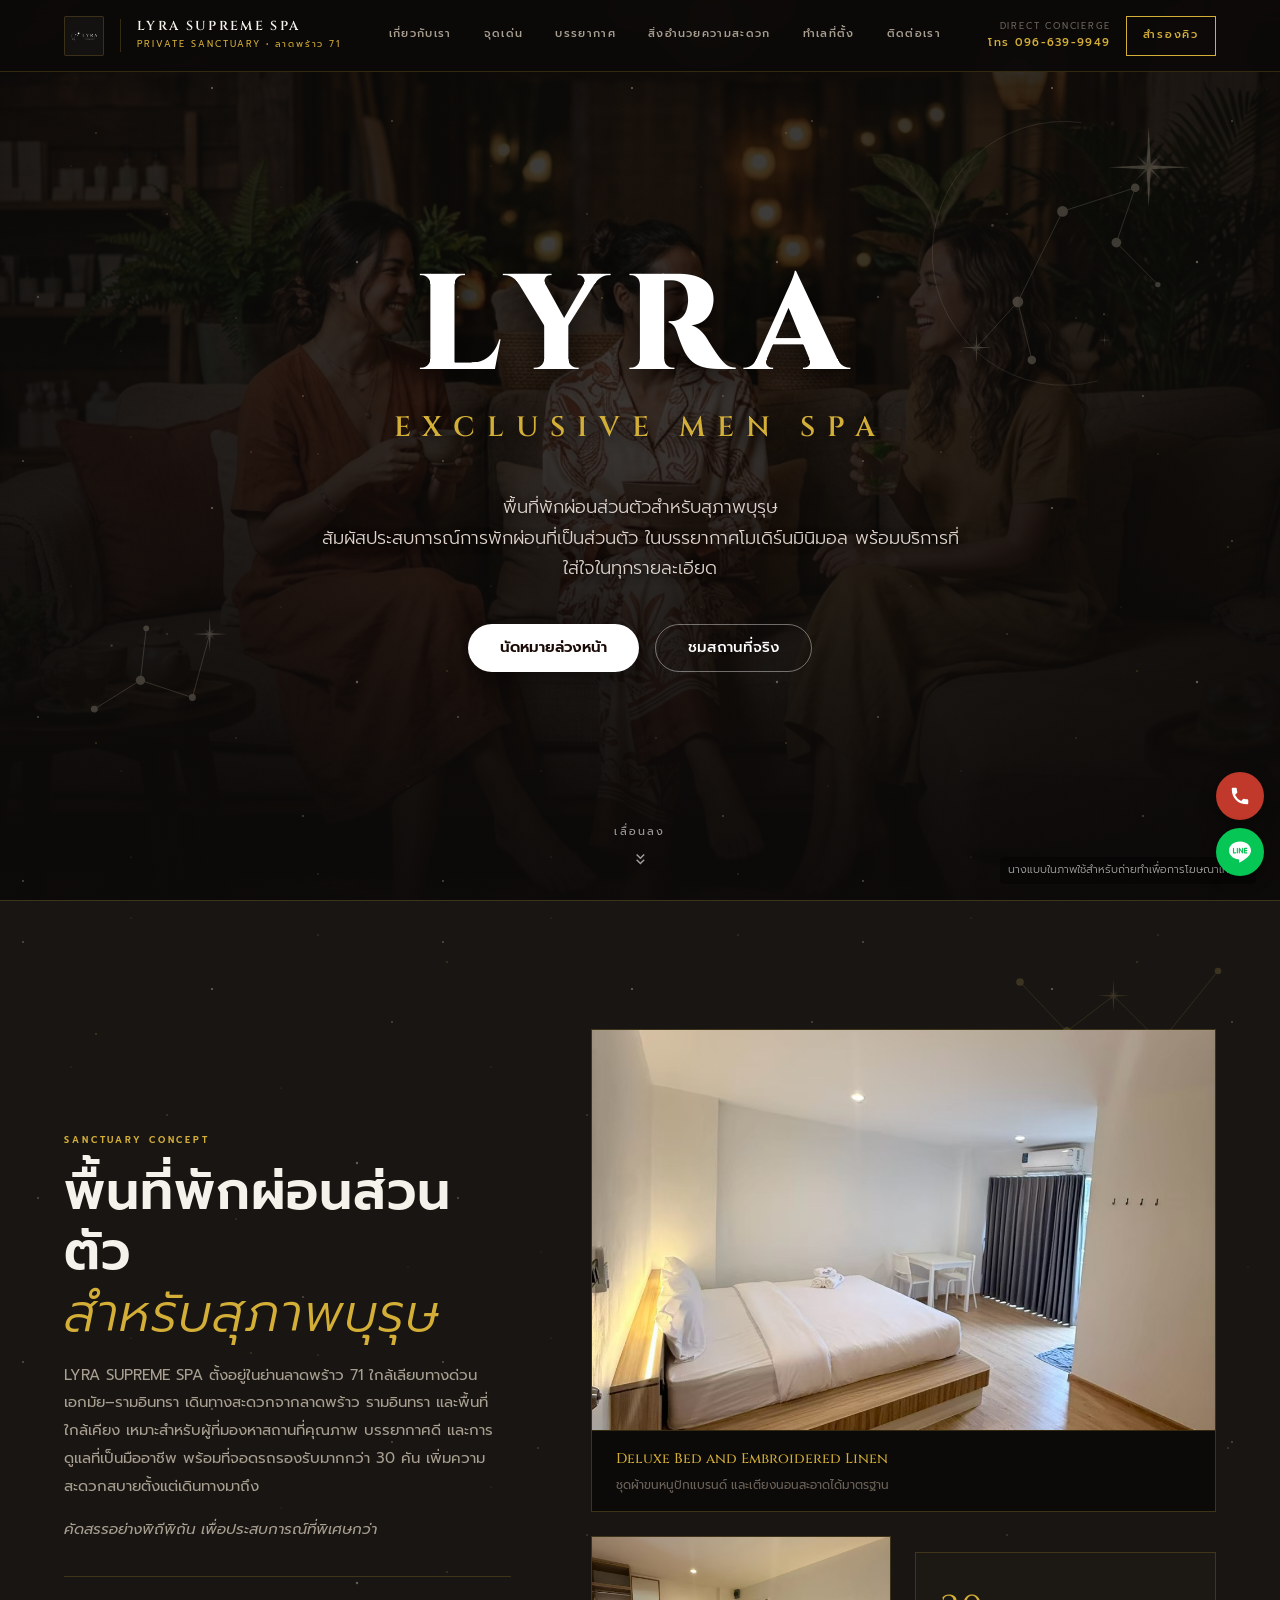
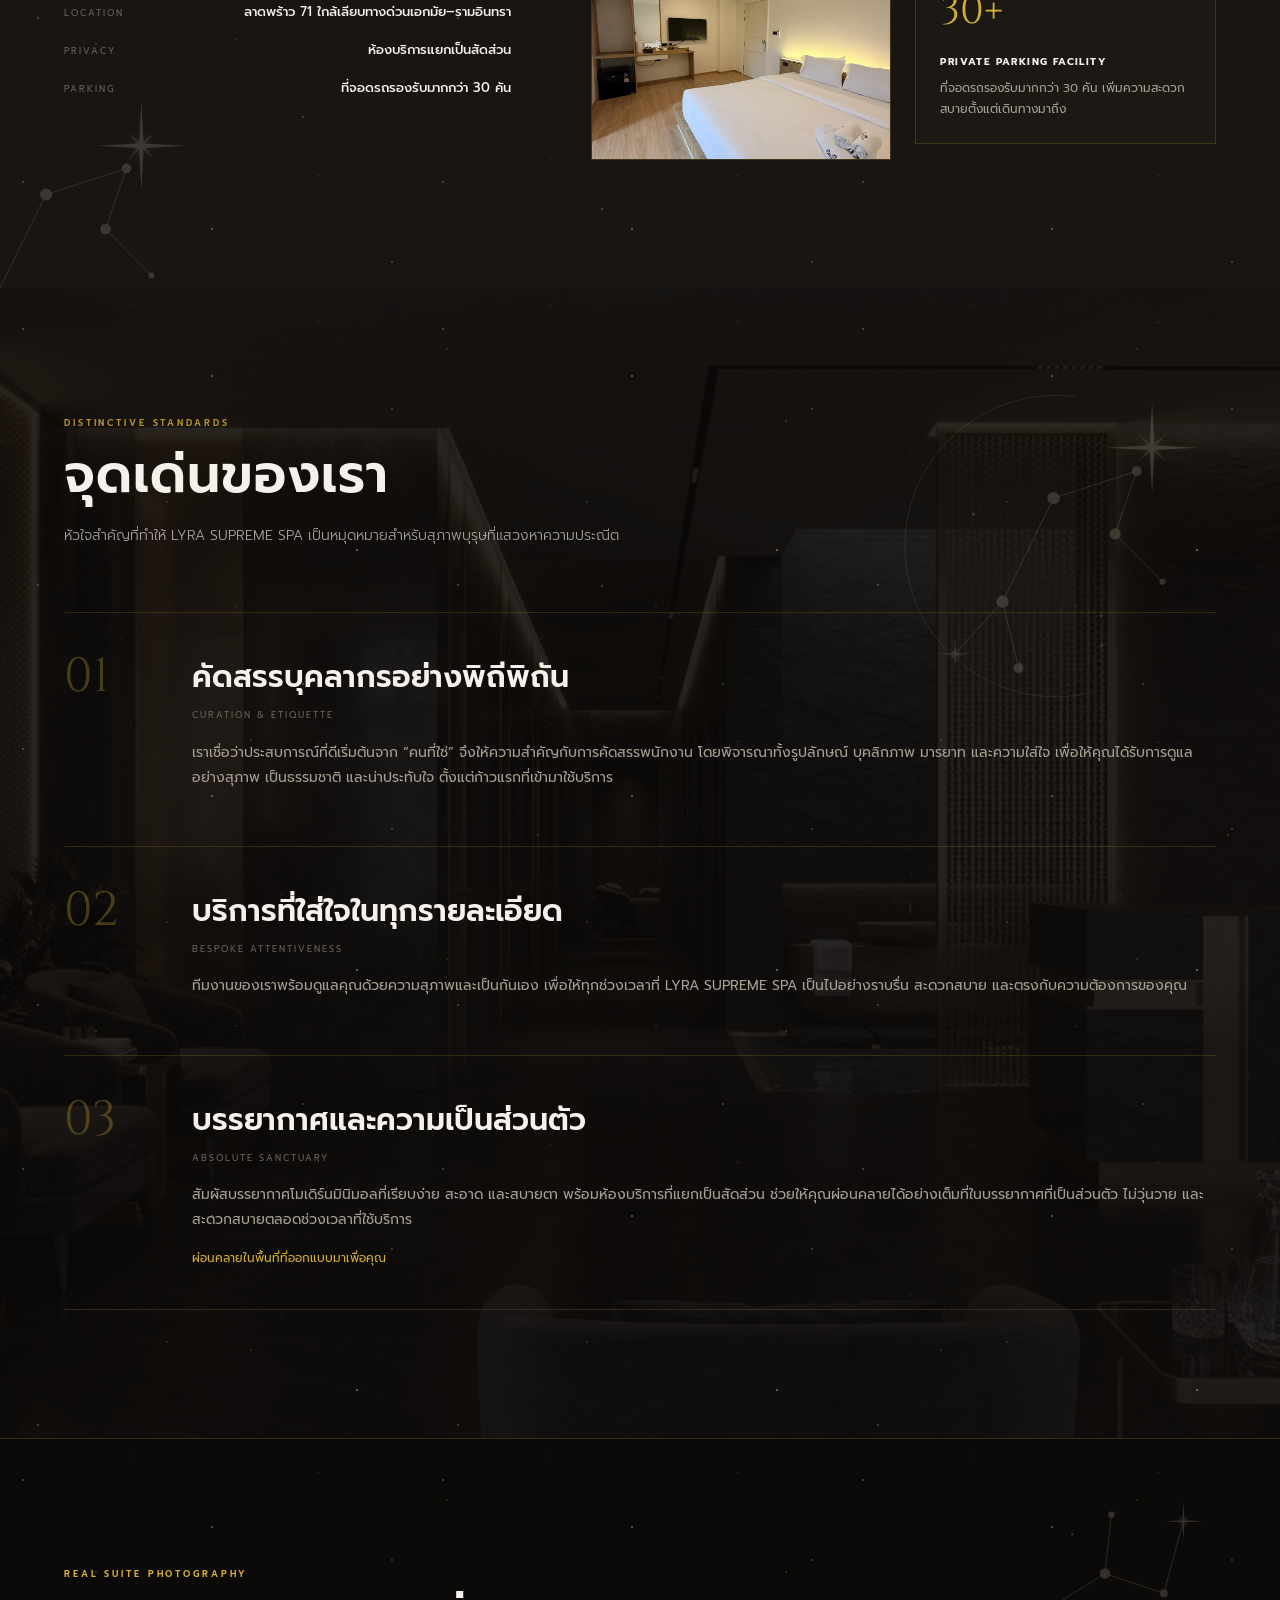
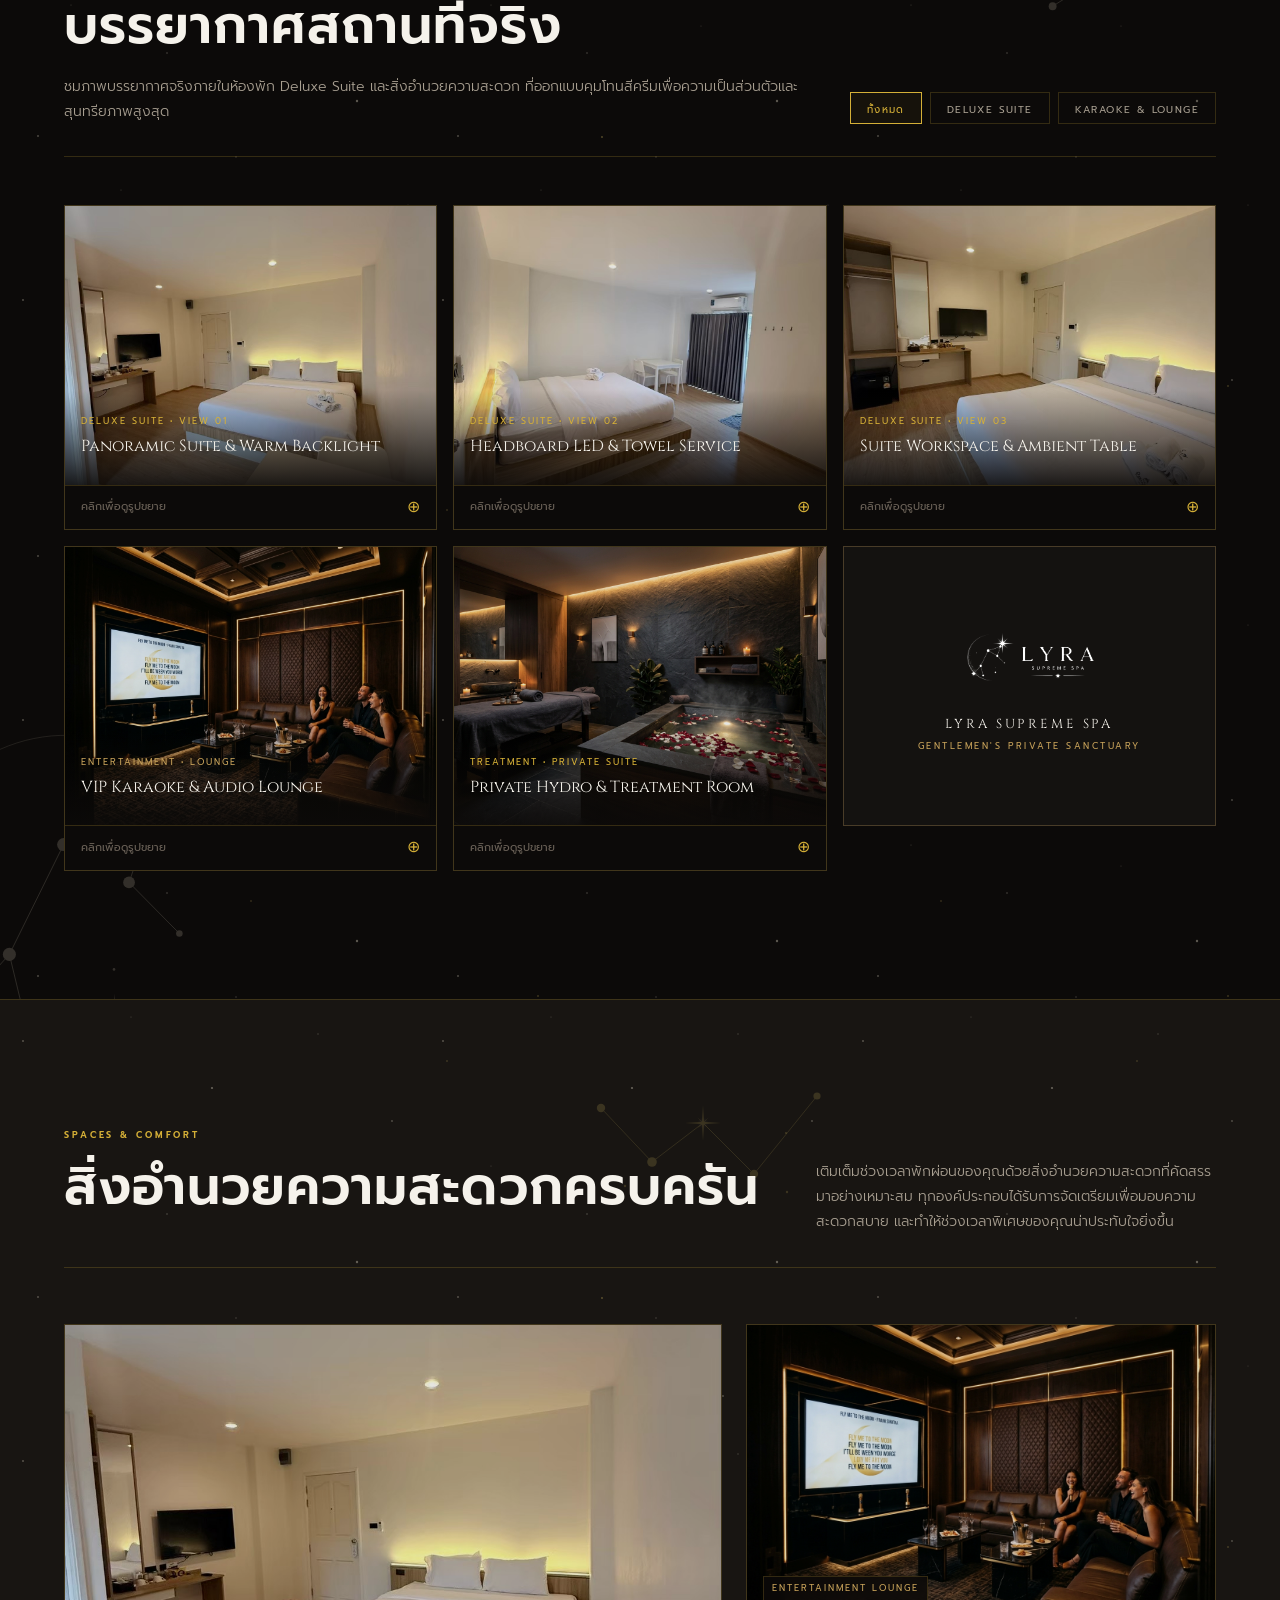
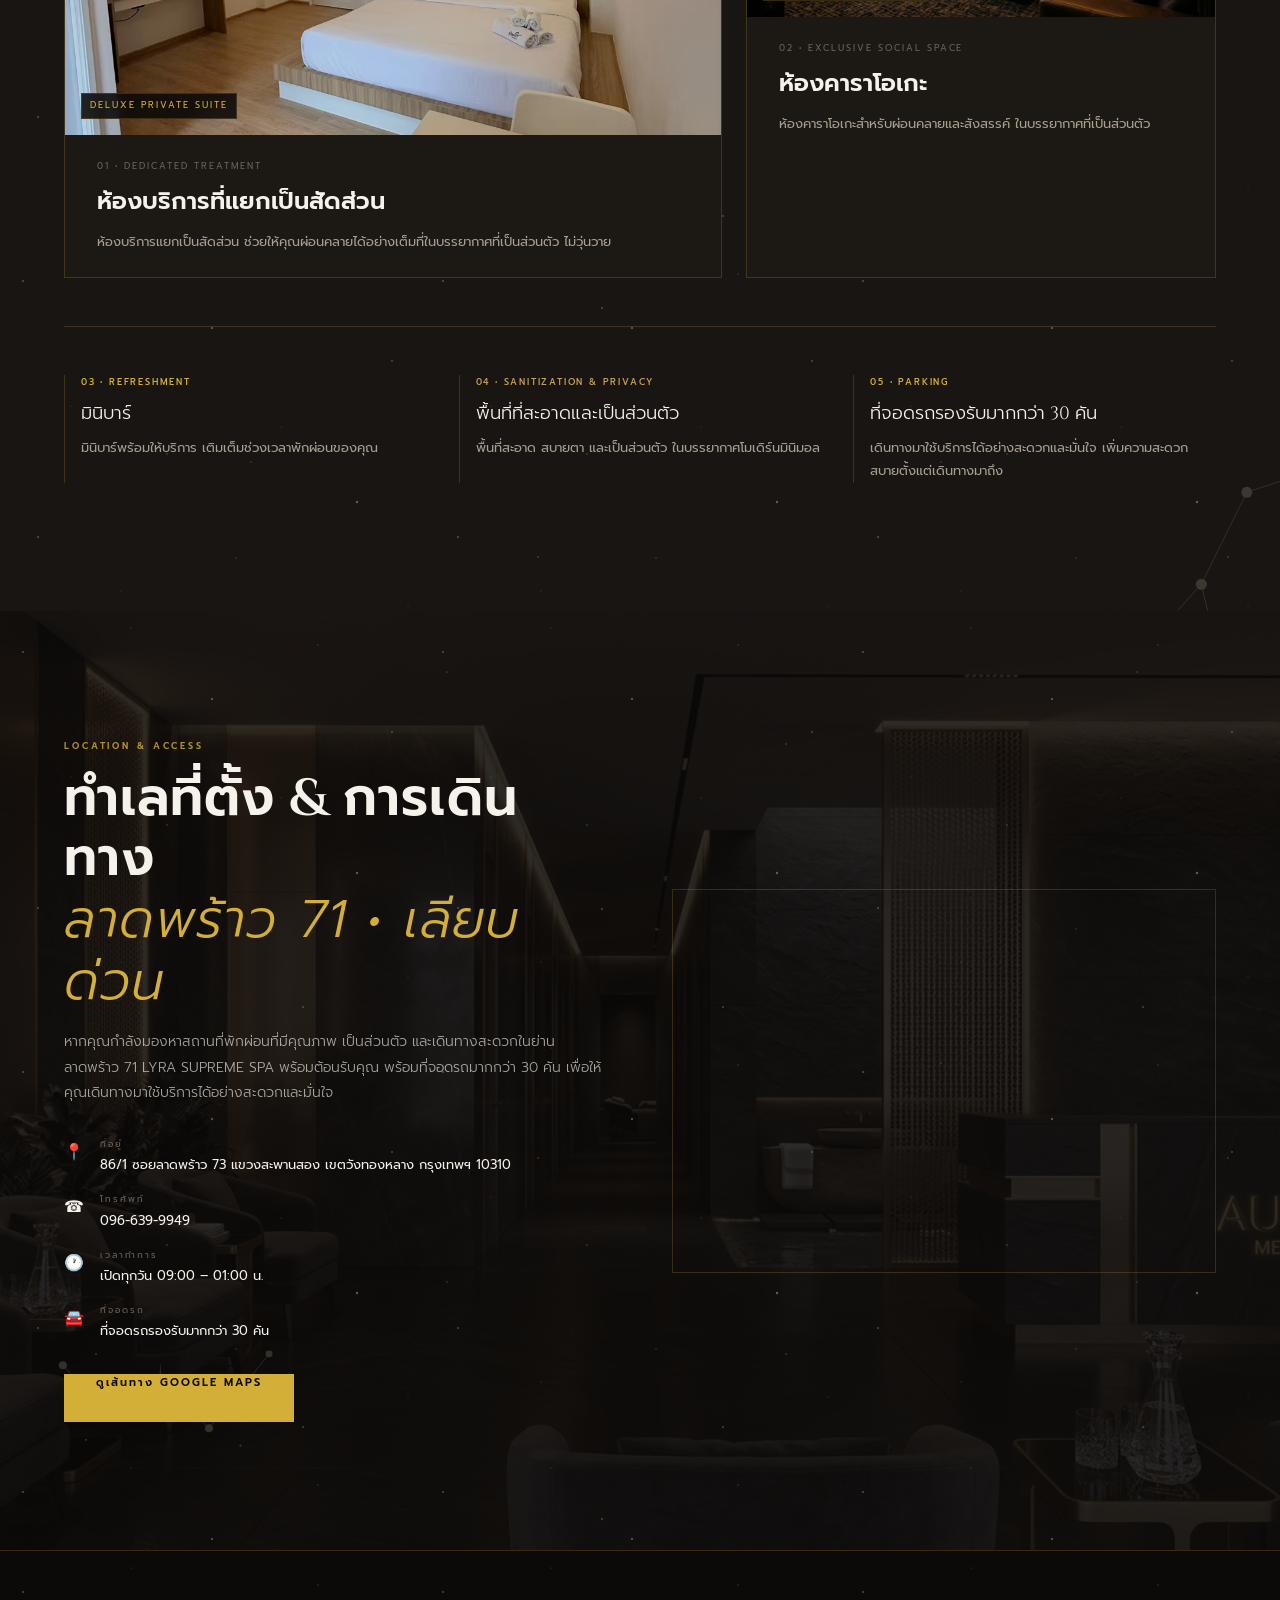
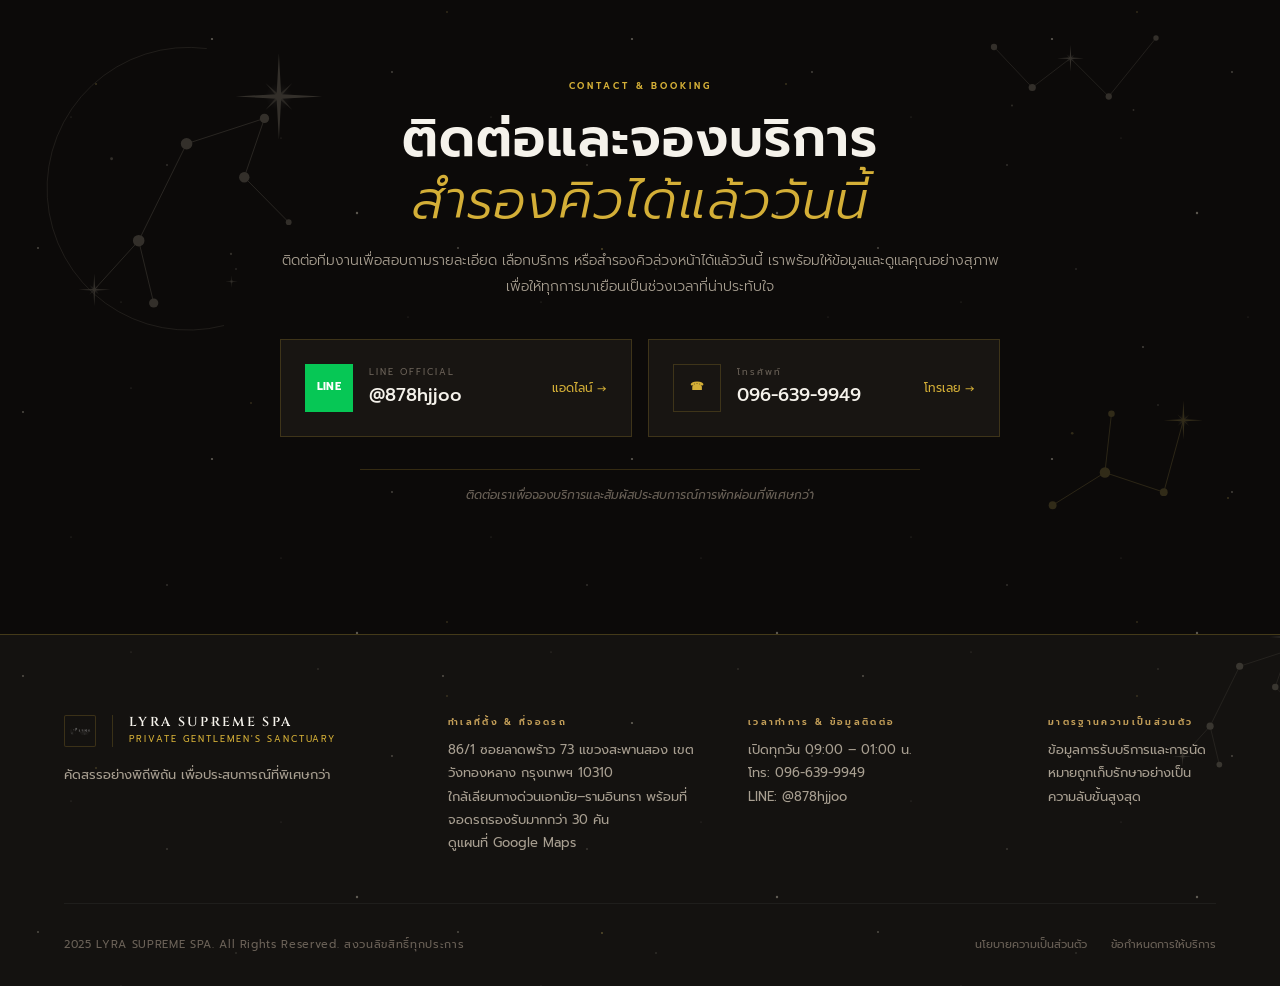
==== commit 2d98006e: "Design 4: real address, opening hours, map pin - Address: 86/1 Soi Lat Phrao 73, Saphan Song, Wang T" ====
--- a/design4.html
+++ b/design4.html
@@ -504,7 +504,7 @@
                 <span class="detail-icon">&#128205;</span>
                 <div>
                   <span class="detail-label">ที่อยู่</span>
-                  <span class="detail-value">ย่านลาดพร้าว 71 ใกล้เลียบทางด่วนเอกมัย–รามอินทรา กรุงเทพฯ</span>
+                  <span class="detail-value">86/1 ซอยลาดพร้าว 73 แขวงสะพานสอง เขตวังทองหลาง กรุงเทพฯ 10310</span>
                 </div>
               </div>
               <div class="location-detail-item">
@@ -515,6 +515,13 @@
                 </div>
               </div>
               <div class="location-detail-item">
+                <span class="detail-icon">&#128336;</span>
+                <div>
+                  <span class="detail-label">เวลาทำการ</span>
+                  <span class="detail-value">เปิดทุกวัน 09:00 – 01:00 น.</span>
+                </div>
+              </div>
+              <div class="location-detail-item">
                 <span class="detail-icon">&#128664;</span>
                 <div>
                   <span class="detail-label">ที่จอดรถ</span>
@@ -526,7 +533,7 @@
           </div>
           <div class="location-map">
             <iframe
-              src="https://www.google.com/maps?q=LYRA+SUPREME+SPA+%E0%B8%A5%E0%B8%B2%E0%B8%94%E0%B8%9E%E0%B8%A3%E0%B9%89%E0%B8%B2%E0%B8%A7+71&output=embed"
+              src="https://www.google.com/maps?q=Lyra+Spa%2C+86%2F1+Soi+Lat+Phrao+73%2C+Saphan+Song%2C+Wang+Thonglang%2C+Bangkok+10310&amp;hl=th&amp;z=16&amp;output=embed"
               allowfullscreen="" loading="lazy" referrerpolicy="no-referrer-when-downgrade"
               title="LYRA SUPREME SPA Location Map">
             </iframe>
@@ -593,11 +600,11 @@
         </div>
         <div class="footer-col">
           <span class="footer-col-title">ทำเลที่ตั้ง &amp; ที่จอดรถ</span>
-          <p>ย่านลาดพร้าว 71 ใกล้เลียบทางด่วนเอกมัย–รามอินทรา พร้อมที่จอดรถรองรับมากกว่า 30 คัน<br><a href="https://share.google/4P4Qplnn9H9LoRFlg" target="_blank" rel="noopener">ดูแผนที่ Google Maps</a></p>
+          <p>86/1 ซอยลาดพร้าว 73 แขวงสะพานสอง เขตวังทองหลาง กรุงเทพฯ 10310<br>ใกล้เลียบทางด่วนเอกมัย–รามอินทรา พร้อมที่จอดรถรองรับมากกว่า 30 คัน<br><a href="https://share.google/4P4Qplnn9H9LoRFlg" target="_blank" rel="noopener">ดูแผนที่ Google Maps</a></p>
         </div>
         <div class="footer-col">
-          <span class="footer-col-title">ข้อมูลติดต่อ</span>
-          <p>โทร: <a href="tel:0966399949">096-639-9949</a><br>LINE: <a href="https://lin.ee/5OHZEoA" target="_blank" rel="noopener">@878hjjoo</a></p>
+          <span class="footer-col-title">เวลาทำการ &amp; ข้อมูลติดต่อ</span>
+          <p>เปิดทุกวัน 09:00 – 01:00 น.<br>โทร: <a href="tel:0966399949">096-639-9949</a><br>LINE: <a href="https://lin.ee/5OHZEoA" target="_blank" rel="noopener">@878hjjoo</a></p>
         </div>
         <div class="footer-col">
           <span class="footer-col-title">มาตรฐานความเป็นส่วนตัว</span>
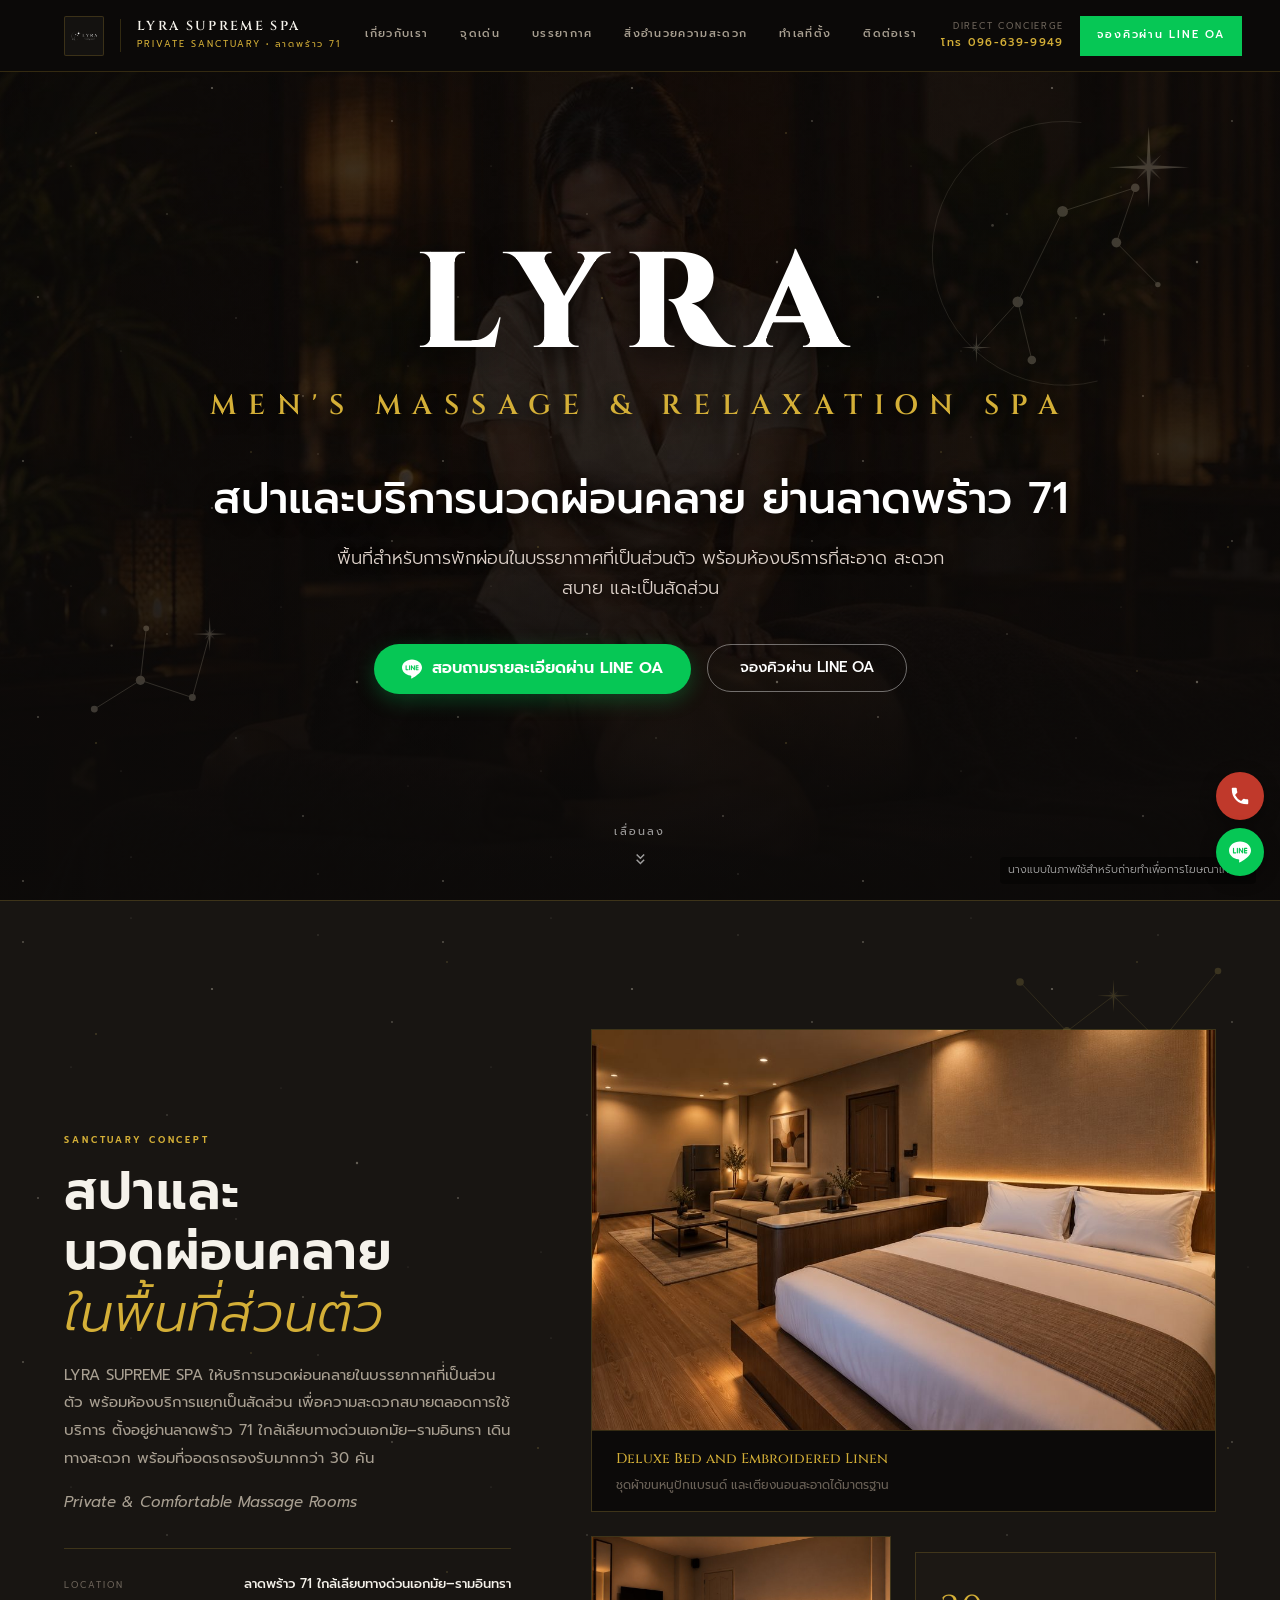
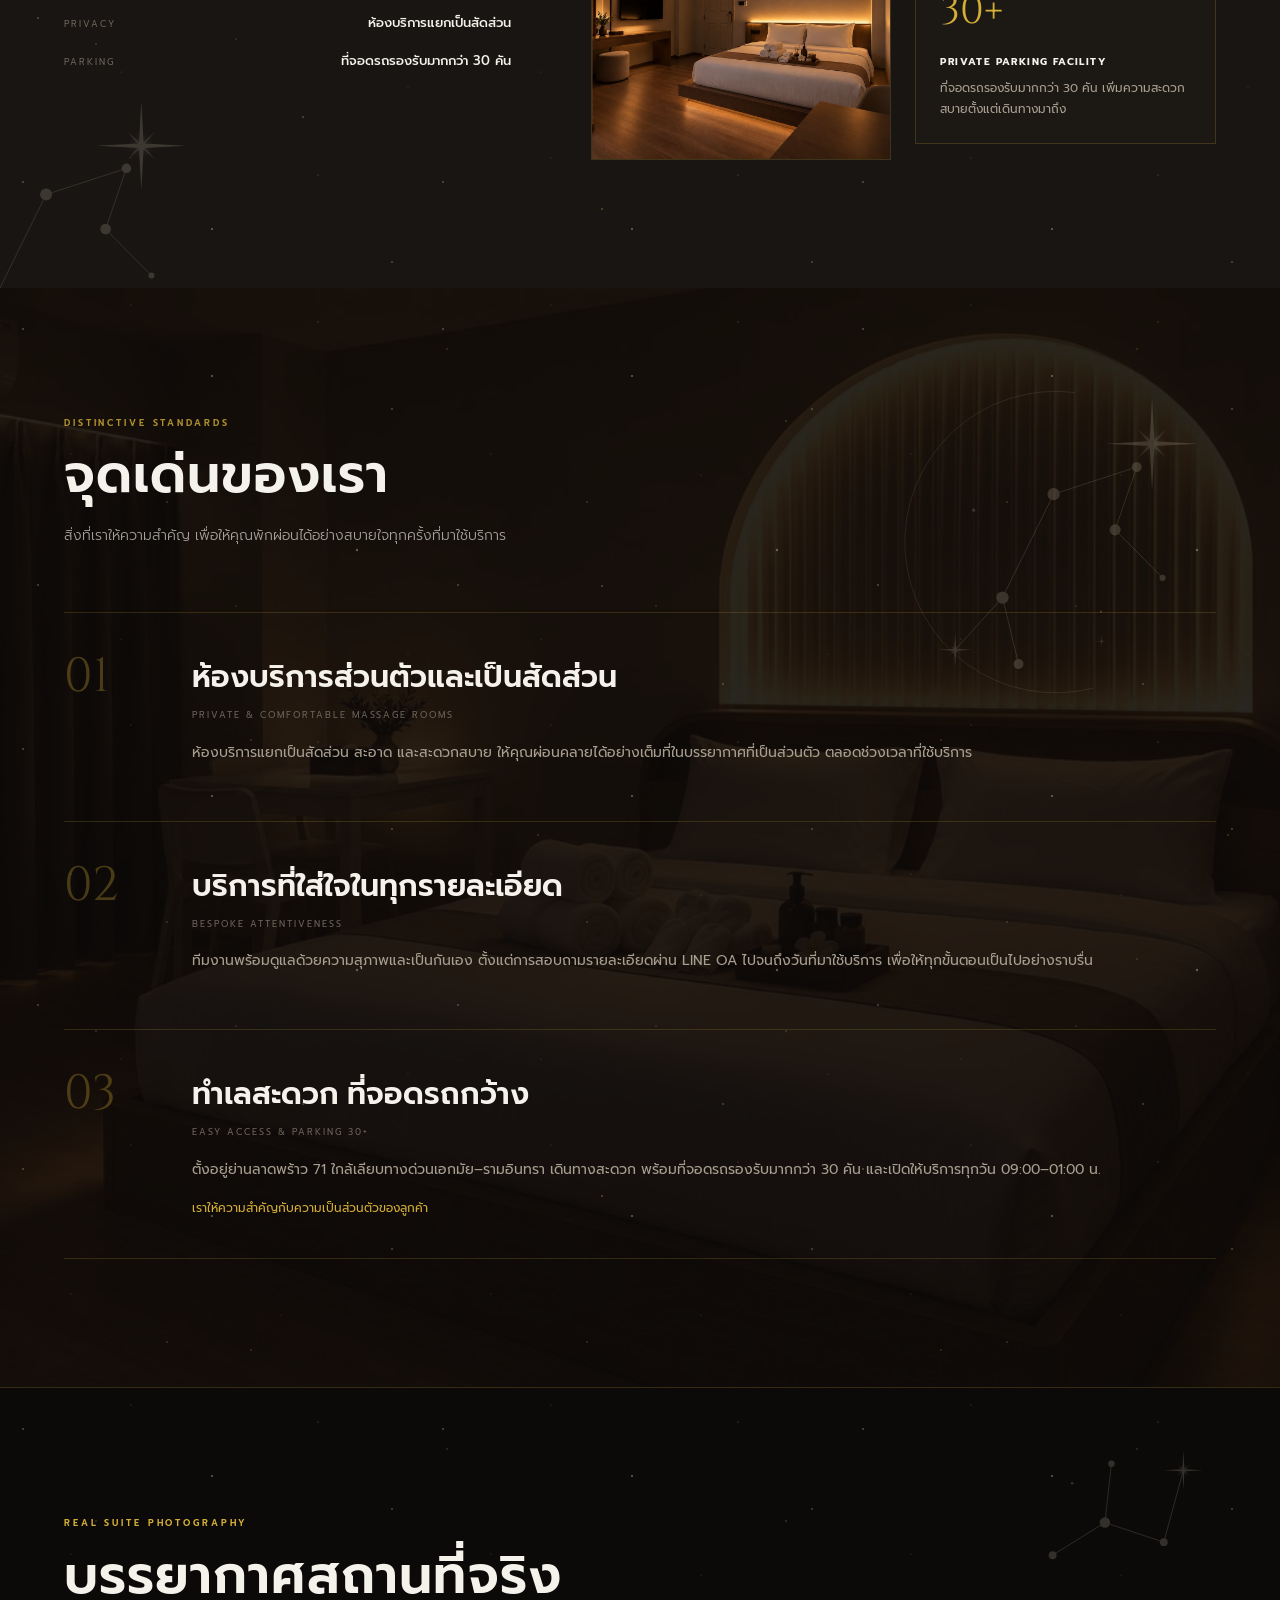
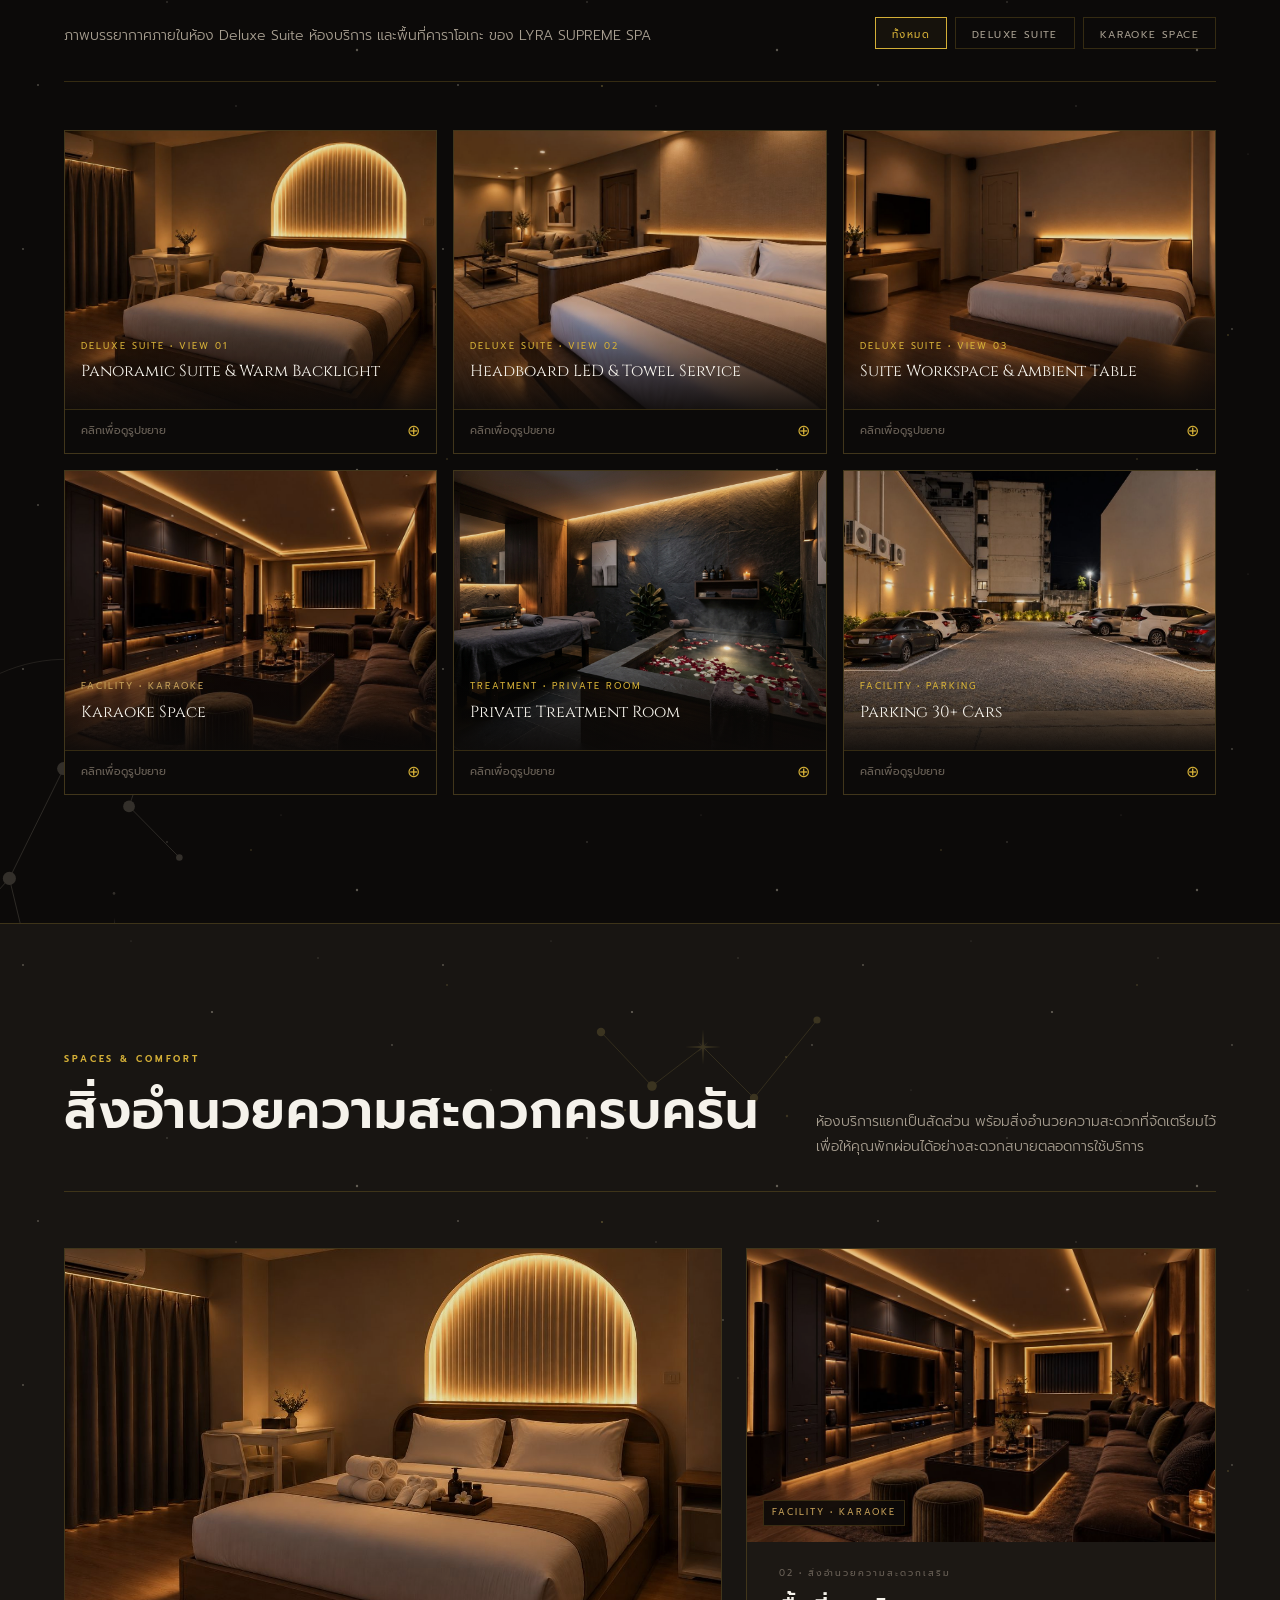
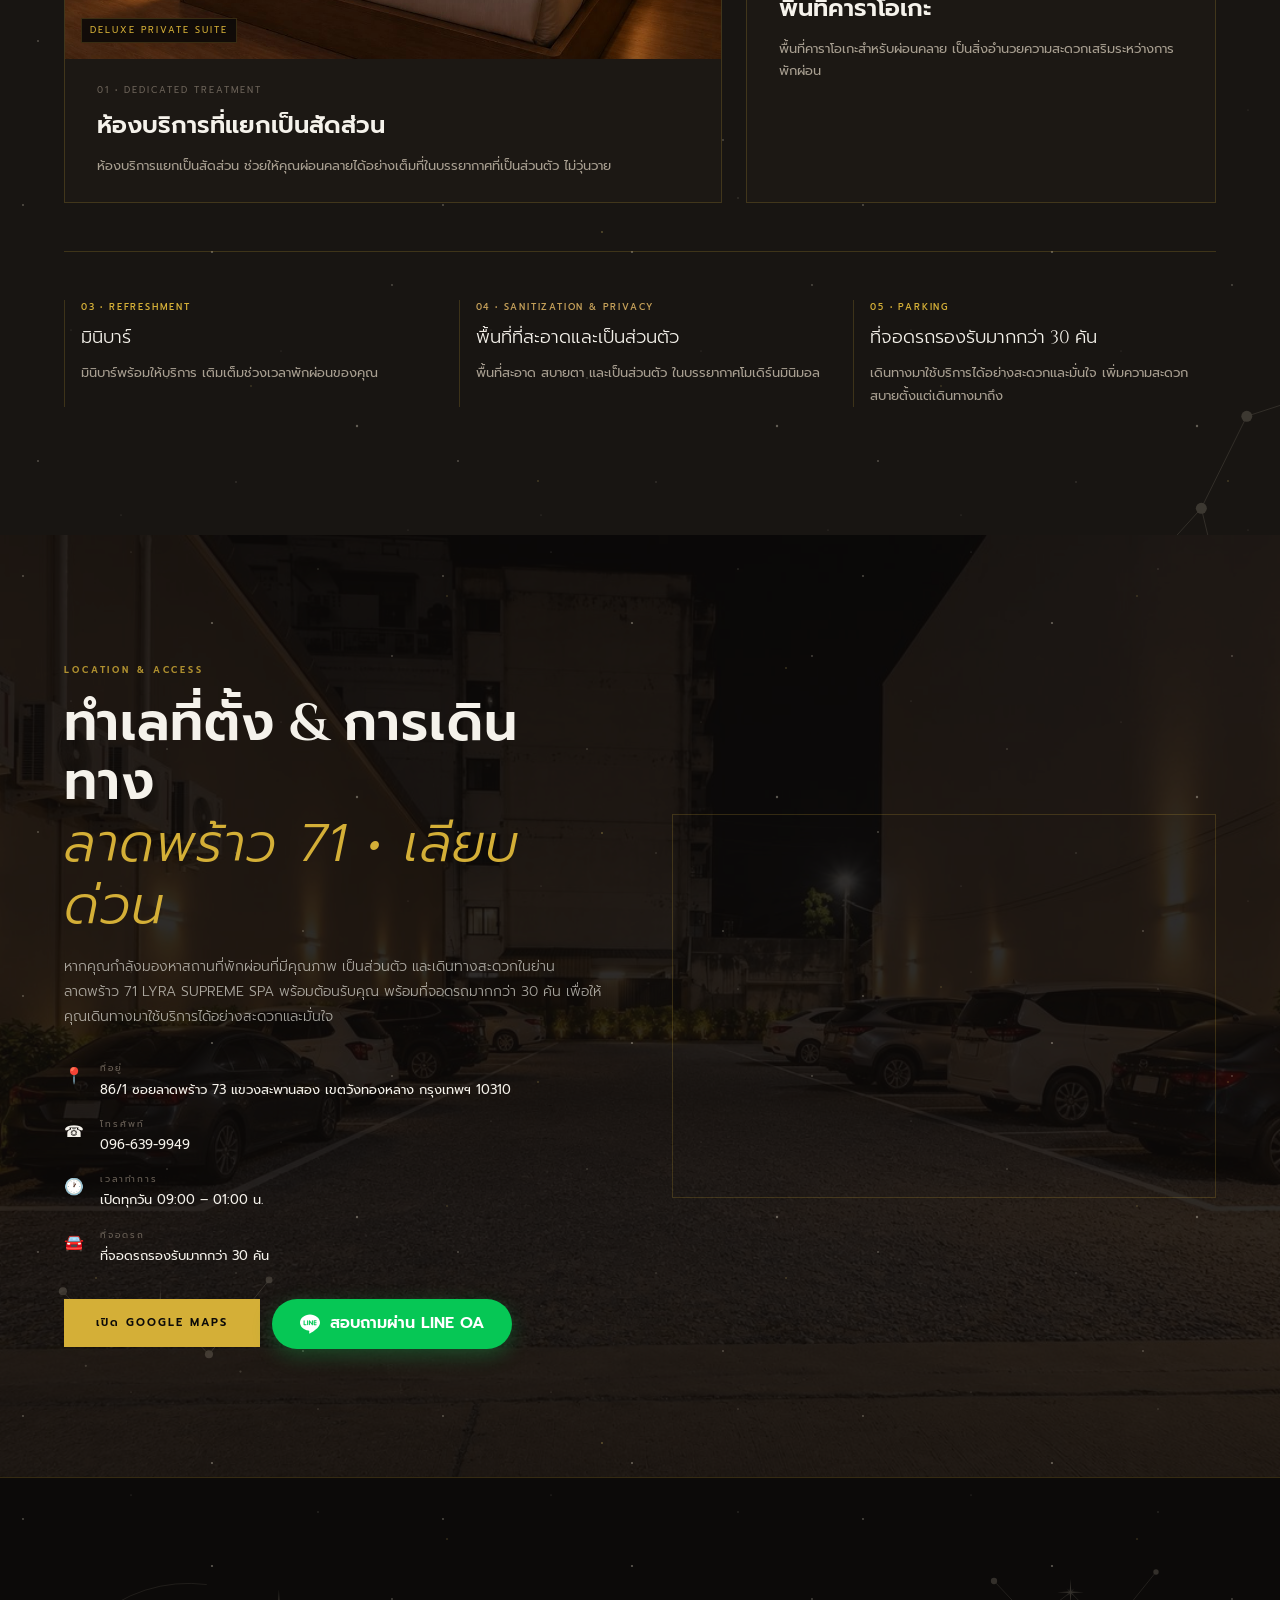
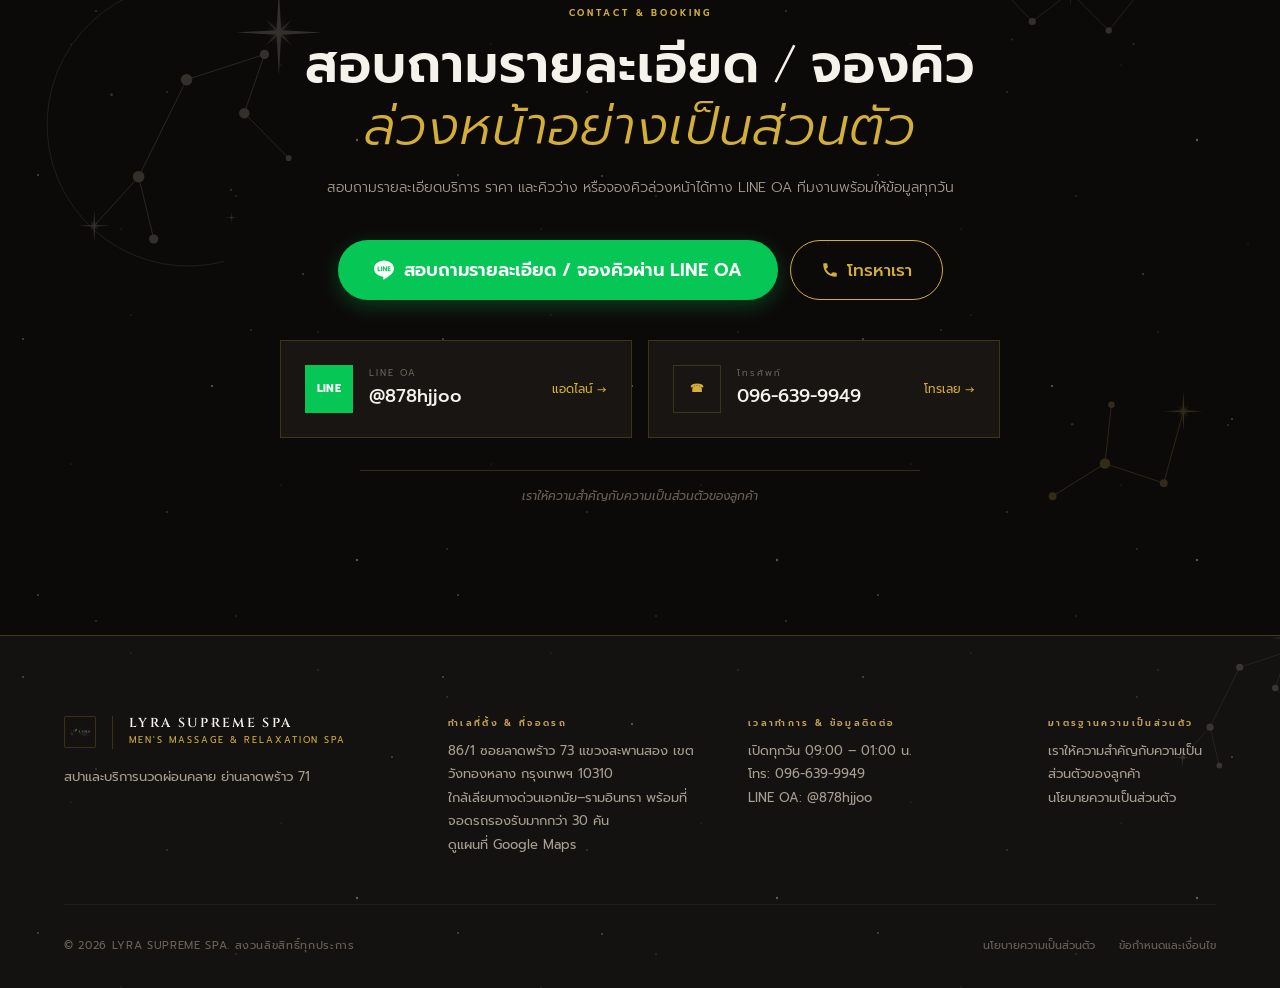
==== commit 4042c33b: "Design 4: Revision V4 Final + new hero, room, karaoke, parking photos - Hero: MEN'S MASSAGE & RELAXA" ====
--- a/design4.html
+++ b/design4.html
@@ -4,8 +4,38 @@
 <head>
   <meta charset="UTF-8">
   <meta name="viewport" content="width=device-width, initial-scale=1.0">
-  <title>LYRA SUPREME SPA — Private Gentlemen's Sanctuary • ลาดพร้าว 71</title>
-  <meta name="description" content="LYRA SUPREME SPA พื้นที่พักผ่อนส่วนตัวสำหรับสุภาพบุรุษ บรรยากาศโมเดิร์นมินิมอล ห้องบริการแยกเป็นสัดส่วน ลาดพร้าว 71 ใกล้เลียบทางด่วนเอกมัย–รามอินทรา ที่จอดรถ 30+ คัน โทร 096-639-9949">
+  <title>LYRA SUPREME SPA | สปาและนวดผ่อนคลาย ลาดพร้าว 71</title>
+  <meta name="description" content="LYRA SUPREME SPA สปาและบริการนวดผ่อนคลาย ย่านลาดพร้าว 71 ห้องบริการส่วนตัว สะอาด เป็นสัดส่วน ที่จอดรถ 30+ คัน เปิดทุกวัน 09:00–01:00 น. สอบถามและจองคิวผ่าน LINE OA หรือโทร 096-639-9949">
+  <meta property="og:type" content="website">
+  <meta property="og:title" content="LYRA SUPREME SPA | สปาและนวดผ่อนคลาย ลาดพร้าว 71">
+  <meta property="og:description" content="ห้องบริการส่วนตัว สะอาด เป็นสัดส่วน ที่จอดรถ 30+ คัน สอบถามและจองคิวผ่าน LINE OA">
+  <meta property="og:image" content="images/hero-massage.jpg">
+
+  <!-- ===== TRACKING: ใส่ ID จริงตรงนี้ที่เดียว (เว้นว่าง = ยังไม่โหลด) =====
+       LINE OA = Conversion หลัก / Phone + Maps = Conversion รอง -->
+  <script>
+    window.LYRA_TRACKING = {
+      GA4_ID: '',          // 'G-XXXXXXXXXX'
+      ADS_ID: '',          // 'AW-XXXXXXXXX'
+      ADS_LABELS: { line: '', phone: '', maps: '' }
+    };
+    (function(t){
+      window.dataLayer = window.dataLayer || [];
+      window.gtag = function(){ dataLayer.push(arguments); };
+      var id = t.GA4_ID || t.ADS_ID; if (!id) return;
+      var s = document.createElement('script'); s.async = true;
+      s.src = 'https://www.googletagmanager.com/gtag/js?id=' + id; document.head.appendChild(s);
+      gtag('js', new Date());
+      if (t.GA4_ID) gtag('config', t.GA4_ID);
+      if (t.ADS_ID) gtag('config', t.ADS_ID);
+    })(window.LYRA_TRACKING);
+  </script>
+  <script type="application/ld+json">
+  {"@context":"https://schema.org","@type":"DaySpa","name":"LYRA SUPREME SPA",
+   "description":"สปาและบริการนวดผ่อนคลาย ย่านลาดพร้าว 71","telephone":"+66966399949",
+   "address":{"@type":"PostalAddress","streetAddress":"86/1 ซอยลาดพร้าว 73","addressLocality":"เขตวังทองหลาง","addressRegion":"กรุงเทพมหานคร","postalCode":"10310","addressCountry":"TH"},
+   "openingHoursSpecification":[{"@type":"OpeningHoursSpecification","dayOfWeek":["Monday","Tuesday","Wednesday","Thursday","Friday","Saturday","Sunday"],"opens":"09:00","closes":"01:00"}]}
+  </script>
   <meta name="robots" content="index, follow">
   <link rel="preconnect" href="https://fonts.googleapis.com">
   <link rel="preconnect" href="https://fonts.gstatic.com" crossorigin>
@@ -113,6 +143,45 @@
       .sky .cst.breathe{animation-name:cstBreatheSm}
       @keyframes cstBreatheSm{0%,100%{opacity:.18}50%{opacity:.3}}
       .sky .cst.hide-sm{display:none}
+    }
+
+    /* ===== V4 FINAL (2026-10-14) ===== */
+    #hero-section .hero-img{object-position:center 35%}
+    #hero-section .hero-overlay{
+      background:radial-gradient(circle at center,rgba(12,10,9,.12) 0%,rgba(12,10,9,.6) 100%),
+                 linear-gradient(180deg,rgba(12,10,9,.25) 0%,rgba(12,10,9,.45) 55%,rgba(12,10,9,.92) 100%);
+    }
+    .hero-headline{font-family:'Prompt',sans-serif;font-size:clamp(24px,4vw,44px);font-weight:500;line-height:1.3;color:#fff;
+      margin-bottom:var(--s-2);text-shadow:0 4px 20px rgba(0,0,0,.85)}
+    .hero-headline .nw{display:inline-block}
+    .btn-line-cta{display:inline-flex;align-items:center;justify-content:center;gap:10px;min-height:50px;padding:12px 28px;
+      border-radius:9999px;background:#06C755;color:#fff;font-weight:600;font-size:16px;line-height:1.35;text-align:center;
+      box-shadow:0 6px 20px rgba(6,199,85,.28);transition:all .3s ease}
+    .btn-line-cta:hover{background:#07e063;transform:translateY(-2px)}
+    .btn-line-cta.big{min-height:60px;font-size:18px;padding:14px 36px}
+    .btn-pill-outline svg,.btn-line-cta svg{flex:none}
+    .btn-reserve.is-line{background:#06C755;border-color:#06C755;color:#fff}
+    .btn-reserve.is-line:hover{background:#07e063}
+    .location-cta{display:flex;gap:12px;flex-wrap:wrap;margin-top:2rem}
+    .location-cta .btn-primary{margin-top:0!important}
+    .booking-main-cta{display:flex;gap:12px;justify-content:center;flex-wrap:wrap;margin:var(--s-5) 0 var(--s-2)}
+    .btn-call-outline{display:inline-flex;align-items:center;justify-content:center;gap:8px;min-height:60px;padding:0 30px;border-radius:9999px;
+      border:1px solid var(--gold);color:var(--gold);font-weight:500;font-size:17px;transition:all .3s ease}
+    .btn-call-outline:hover{background:var(--gold);color:#1a0a05}
+    .header-nav a{white-space:nowrap}
+    /* Mobile first: แถบ LINE + โทร ติดล่างจอ */
+    .mobile-sticky-cta{display:none}
+    @media (max-width:767px){
+      .floating-cta{display:none}
+      .mobile-sticky-cta{display:grid;grid-template-columns:1fr 2fr;gap:8px;position:fixed;left:0;right:0;bottom:0;z-index:95;
+        padding:8px 10px calc(8px + env(safe-area-inset-bottom));background:rgba(12,10,9,.97);border-top:1px solid var(--gold-dim)}
+      .mobile-sticky-cta a{display:flex;align-items:center;justify-content:center;gap:8px;height:48px;border-radius:9999px;font-weight:600;font-size:15px}
+      .mobile-sticky-cta .m-call{border:1px solid var(--gold);color:var(--gold)}
+      .mobile-sticky-cta .m-line{background:#06C755;color:#fff}
+      body{padding-bottom:72px}
+      .disclaimer-badge{bottom:calc(var(--s-10) + 8px)}
+      .hero-cta a{width:100%}
+      .header-actions .btn-reserve.is-line{display:none}
     }
   </style>
 </head>
@@ -157,6 +226,8 @@
         <g fill="currentColor"><circle cx="30" cy="170" r="6"/><circle cx="110" cy="120" r="8"/><circle cx="200" cy="150" r="6"/><circle cx="120" cy="30" r="5"/><circle cx="60" cy="60" r="2"/></g>
         <use href="#spark" x="200" y="10" width="60" height="60"/>
       </symbol>
+      <symbol id="ico-line" viewBox="0 0 24 24"><path fill="currentColor" d="M19.365 9.863c.349 0 .63.285.63.631 0 .345-.281.63-.63.63H17.61v1.125h1.755c.349 0 .63.283.63.63 0 .344-.281.629-.63.629h-2.386c-.345 0-.627-.285-.627-.629V8.108c0-.345.282-.63.63-.63h2.386c.346 0 .627.285.627.63 0 .349-.281.63-.627.63H17.61v1.125h1.755zm-3.855 3.016c0 .27-.174.51-.432.596-.064.021-.133.031-.199.031-.211 0-.391-.09-.51-.25l-2.443-3.317v2.94c0 .344-.279.629-.631.629-.346 0-.626-.285-.626-.629V8.108c0-.27.173-.51.43-.595.06-.023.136-.033.194-.033.195 0 .375.104.495.254l2.462 3.33V8.108c0-.345.282-.63.63-.63.345 0 .63.285.63.63v4.771zm-5.741 0c0 .344-.282.629-.631.629-.345 0-.627-.285-.627-.629V8.108c0-.345.282-.63.63-.63.346 0 .628.285.628.63v4.771zm-2.466.629H4.917c-.345 0-.63-.285-.63-.629V8.108c0-.345.285-.63.63-.63.348 0 .63.285.63.63v4.141h1.756c.348 0 .629.283.629.63 0 .344-.281.629-.629.629M24 10.314C24 4.943 18.615.572 12 .572S0 4.943 0 10.314c0 4.811 4.27 8.842 10.035 9.608.391.082.923.258 1.058.59.12.301.079.766.038 1.08l-.164 1.02c-.045.301-.24 1.186 1.049.645 1.291-.539 6.916-4.070 9.436-6.975C23.176 14.393 24 12.458 24 10.314"/></symbol>
+      <symbol id="ico-phone" viewBox="0 0 24 24"><path fill="currentColor" d="M6.62 10.79a15.05 15.05 0 006.59 6.59l2.2-2.2a1 1 0 011.02-.24c1.12.37 2.33.57 3.57.57a1 1 0 011 1V20a1 1 0 01-1 1C9.61 21 3 14.39 3 4a1 1 0 011-1h3.5a1 1 0 011 1c0 1.25.2 2.45.57 3.57a1 1 0 01-.25 1.02l-2.2 2.2z"/></symbol>
     </defs>
   </svg>
 
@@ -165,7 +236,7 @@
     <div class="header-inner">
       <a href="#" class="header-logo">
         <div class="logo-emblem">
-          <img src="images/LINE_ALBUM_Logo_260911_1.jpg" alt="LYRA SUPREME SPA Logo">
+          <img src="images/LINE_ALBUM_Logo_260911_1.jpg" alt="โลโก้ LYRA SUPREME SPA">
         </div>
         <div class="logo-text">
           <span class="logo-name">LYRA SUPREME SPA</span>
@@ -183,9 +254,9 @@
       <div class="header-actions">
         <div class="header-concierge">
           <span class="concierge-label">Direct Concierge</span>
-          <span class="concierge-value">โทร 096-639-9949</span>
-        </div>
-        <a href="#reservation" class="btn-reserve">สำรองคิว</a>
+          <a href="tel:0966399949" class="concierge-value" data-track="phone">โทร 096-639-9949</a>
+        </div>
+        <a href="https://lin.ee/5OHZEoA" target="_blank" rel="noopener" class="btn-reserve is-line" data-track="line">จองคิวผ่าน LINE OA</a>
         <button class="hamburger" id="hamburger" aria-label="เปิดเมนู">
           <span></span><span></span><span></span>
         </button>
@@ -203,15 +274,15 @@
     <a href="#facilities" class="mobile-nav-link">สิ่งอำนวยความสะดวก</a>
     <a href="#location" class="mobile-nav-link">ทำเลที่ตั้ง</a>
     <a href="#reservation" class="mobile-nav-link">ติดต่อเรา</a>
-    <a href="#reservation" class="btn-reserve mobile-reserve">สำรองคิวล่วงหน้า</a>
+    <a href="https://lin.ee/5OHZEoA" target="_blank" rel="noopener" class="btn-reserve mobile-reserve is-line" data-track="line">สอบถาม / จองคิวผ่าน LINE OA</a>
   </div>
 
   <main>
 
-    <!-- HERO (แบบ Design 3) — รอรูปจริงจากลูกค้า แทน images/pazo-models-hero.jpg -->
+    <!-- 1) HERO — V4: ภาพ Hero ใหม่จากลูกค้า -->
     <section id="hero-section">
       <div class="hero-bg">
-        <img src="images/pazo-models-hero.jpg" alt="LYRA SUPREME SPA" class="hero-img">
+        <img src="images/hero-massage.jpg" alt="บริการนวดผ่อนคลาย LYRA SUPREME SPA ลาดพร้าว 71" class="hero-img" fetchpriority="high">
         <div class="hero-overlay"></div>
       </div>
       <div class="sky" aria-hidden="true">
@@ -219,12 +290,13 @@
         <svg class="cst breathe delay hide-sm" style="bottom:18%;left:6%;width:150px;height:127px"><use href="#cst-small"/></svg>
       </div>
       <div class="hero-content">
-        <h1 class="hero-main-title">LYRA</h1>
-        <p class="hero-sub-title">EXCLUSIVE MEN SPA</p>
-        <p class="hero-desc">พื้นที่พักผ่อนส่วนตัวสำหรับสุภาพบุรุษ<br>สัมผัสประสบการณ์การพักผ่อนที่เป็นส่วนตัว ในบรรยากาศโมเดิร์นมินิมอล พร้อมบริการที่ใส่ใจในทุกรายละเอียด</p>
+        <p class="hero-main-title">LYRA</p>
+        <p class="hero-sub-title">MEN'S MASSAGE &amp; RELAXATION SPA</p>
+        <h1 class="hero-headline"><span class="nw">สปาและบริการนวดผ่อนคลาย</span> <span class="nw">ย่านลาดพร้าว 71</span></h1>
+        <p class="hero-desc">พื้นที่สำหรับการพักผ่อนในบรรยากาศที่เป็นส่วนตัว พร้อมห้องบริการที่สะอาด สะดวกสบาย และเป็นสัดส่วน</p>
         <div class="hero-cta">
-          <a href="#reservation" class="btn-pill-white">นัดหมายล่วงหน้า</a>
-          <a href="#gallery" class="btn-pill-outline">ชมสถานที่จริง</a>
+          <a href="https://lin.ee/5OHZEoA" target="_blank" rel="noopener" class="btn-line-cta" data-track="line"><svg viewBox="0 0 24 24" fill="currentColor" width="20" height="20" aria-hidden="true"><use href="#ico-line"/></svg>สอบถามรายละเอียดผ่าน LINE OA</a>
+          <a href="https://lin.ee/5OHZEoA" target="_blank" rel="noopener" class="btn-pill-outline" data-track="line">จองคิวผ่าน LINE OA</a>
         </div>
       </div>
       <span class="disclaimer-badge">นางแบบในภาพใช้สำหรับถ่ายทำเพื่อการโฆษณาเท่านั้น</span>
@@ -244,10 +316,10 @@
         <div class="about-grid">
           <div class="about-left">
             <span class="section-tag">SANCTUARY CONCEPT</span>
-            <h2 class="section-title">พื้นที่พักผ่อนส่วนตัว<br><em>สำหรับสุภาพบุรุษ</em></h2>
+            <h2 class="section-title"><span style="display:inline-block">สปาและ</span><span style="display:inline-block">นวดผ่อนคลาย</span><br><em>ในพื้นที่ส่วนตัว</em></h2>
             <div class="about-body">
-              <p>LYRA SUPREME SPA ตั้งอยู่ในย่านลาดพร้าว 71 ใกล้เลียบทางด่วนเอกมัย–รามอินทรา เดินทางสะดวกจากลาดพร้าว รามอินทรา และพื้นที่ใกล้เคียง เหมาะสำหรับผู้ที่มองหาสถานที่คุณภาพ บรรยากาศดี และการดูแลที่เป็นมืออาชีพ พร้อมที่จอดรถรองรับมากกว่า 30 คัน เพิ่มความสะดวกสบายตั้งแต่เดินทางมาถึง</p>
-              <p class="about-quote">คัดสรรอย่างพิถีพิถัน เพื่อประสบการณ์ที่พิเศษกว่า</p>
+              <p>LYRA SUPREME SPA ให้บริการนวดผ่อนคลายในบรรยากาศที่เป็นส่วนตัว พร้อมห้องบริการแยกเป็นสัดส่วน เพื่อความสะดวกสบายตลอดการใช้บริการ ตั้งอยู่ย่านลาดพร้าว 71 ใกล้เลียบทางด่วนเอกมัย–รามอินทรา เดินทางสะดวก พร้อมที่จอดรถรองรับมากกว่า 30 คัน</p>
+              <p class="about-quote">Private &amp; Comfortable Massage Rooms</p>
             </div>
             <div class="about-stats">
               <div class="stat-row">
@@ -265,16 +337,16 @@
             </div>
           </div>
           <div class="about-right">
-            <div class="about-img-main" onclick="openLightbox('images/LINE_ALBUM_Deluxe room_260920_2.jpg','Deluxe Room Bed and Amenities Detail')">
-              <img src="images/LINE_ALBUM_Deluxe room_260920_2.jpg" alt="Deluxe Room">
+            <div class="about-img-main" onclick="openLightbox('images/room-2.jpg','Deluxe Room Bed and Amenities Detail')">
+              <img src="images/room-2.jpg" alt="ห้องบริการ Deluxe เตียงและผ้าขนหนูสะอาด" loading="lazy">
               <div class="img-caption">
                 <span class="img-caption-title">Deluxe Bed and Embroidered Linen</span>
                 <span class="img-caption-sub">ชุดผ้าขนหนูปักแบรนด์ และเตียงนอนสะอาดได้มาตรฐาน</span>
               </div>
             </div>
             <div class="about-img-duo">
-              <div class="about-img-small" onclick="openLightbox('images/LINE_ALBUM_Deluxe room_260920_3.jpg','Deluxe Suite Workspace')">
-                <img src="images/LINE_ALBUM_Deluxe room_260920_3.jpg" alt="Suite Workspace">
+              <div class="about-img-small" onclick="openLightbox('images/room-3.jpg','Deluxe Suite Workspace')">
+                <img src="images/room-3.jpg" alt="ภายในห้องบริการ Deluxe" loading="lazy">
               </div>
               <div class="about-stat-card">
                 <span class="stat-card-num">30+</span>
@@ -290,7 +362,7 @@
     <!-- HIGHLIGHTS -->
     <section id="highlights" class="section-highlights">
       <div class="hero-bg">
-        <img src="images/hero-bg.jpg" alt="Background" class="hero-img">
+        <img src="images/room-1.jpg" alt="" class="hero-img" loading="lazy">
         <div class="highlights-overlay"></div>
       </div>
       <div class="sky" aria-hidden="true">
@@ -300,15 +372,15 @@
         <div class="highlights-header">
           <span class="section-tag light">DISTINCTIVE STANDARDS</span>
           <h2 class="section-title light">จุดเด่นของเรา</h2>
-          <p class="section-desc light">หัวใจสำคัญที่ทำให้ LYRA SUPREME SPA เป็นหมุดหมายสำหรับสุภาพบุรุษที่แสวงหาความประณีต</p>
+          <p class="section-desc light">สิ่งที่เราให้ความสำคัญ เพื่อให้คุณพักผ่อนได้อย่างสบายใจทุกครั้งที่มาใช้บริการ</p>
         </div>
         <div class="highlights-list">
           <div class="highlight-item">
             <span class="highlight-num">01</span>
             <div class="highlight-body">
-              <h3>คัดสรรบุคลากรอย่างพิถีพิถัน</h3>
-              <span class="highlight-en">Curation &amp; Etiquette</span>
-              <p>เราเชื่อว่าประสบการณ์ที่ดีเริ่มต้นจาก “คนที่ใช่” จึงให้ความสำคัญกับการคัดสรรพนักงาน โดยพิจารณาทั้งรูปลักษณ์ บุคลิกภาพ มารยาท และความใส่ใจ เพื่อให้คุณได้รับการดูแลอย่างสุภาพ เป็นธรรมชาติ และน่าประทับใจ ตั้งแต่ก้าวแรกที่เข้ามาใช้บริการ</p>
+              <h3>ห้องบริการส่วนตัวและเป็นสัดส่วน</h3>
+              <span class="highlight-en">Private &amp; Comfortable Massage Rooms</span>
+              <p>ห้องบริการแยกเป็นสัดส่วน สะอาด และสะดวกสบาย ให้คุณผ่อนคลายได้อย่างเต็มที่ในบรรยากาศที่เป็นส่วนตัว ตลอดช่วงเวลาที่ใช้บริการ</p>
             </div>
           </div>
           <div class="highlight-item">
@@ -316,16 +388,16 @@
             <div class="highlight-body">
               <h3>บริการที่ใส่ใจในทุกรายละเอียด</h3>
               <span class="highlight-en">Bespoke Attentiveness</span>
-              <p>ทีมงานของเราพร้อมดูแลคุณด้วยความสุภาพและเป็นกันเอง เพื่อให้ทุกช่วงเวลาที่ LYRA SUPREME SPA เป็นไปอย่างราบรื่น สะดวกสบาย และตรงกับความต้องการของคุณ</p>
+              <p>ทีมงานพร้อมดูแลด้วยความสุภาพและเป็นกันเอง ตั้งแต่การสอบถามรายละเอียดผ่าน LINE OA ไปจนถึงวันที่มาใช้บริการ เพื่อให้ทุกขั้นตอนเป็นไปอย่างราบรื่น</p>
             </div>
           </div>
           <div class="highlight-item">
             <span class="highlight-num">03</span>
             <div class="highlight-body">
-              <h3>บรรยากาศและความเป็นส่วนตัว</h3>
-              <span class="highlight-en">Absolute Sanctuary</span>
-              <p>สัมผัสบรรยากาศโมเดิร์นมินิมอลที่เรียบง่าย สะอาด และสบายตา พร้อมห้องบริการที่แยกเป็นสัดส่วน ช่วยให้คุณผ่อนคลายได้อย่างเต็มที่ในบรรยากาศที่เป็นส่วนตัว ไม่วุ่นวาย และสะดวกสบายตลอดช่วงเวลาที่ใช้บริการ</p>
-              <div class="highlight-tag">ผ่อนคลายในพื้นที่ที่ออกแบบมาเพื่อคุณ</div>
+              <h3>ทำเลสะดวก ที่จอดรถกว้าง</h3>
+              <span class="highlight-en">Easy Access &amp; Parking 30+</span>
+              <p>ตั้งอยู่ย่านลาดพร้าว 71 ใกล้เลียบทางด่วนเอกมัย–รามอินทรา เดินทางสะดวก พร้อมที่จอดรถรองรับมากกว่า 30 คัน และเปิดให้บริการทุกวัน 09:00–01:00 น.</p>
+              <div class="highlight-tag">เราให้ความสำคัญกับความเป็นส่วนตัวของลูกค้า</div>
             </div>
           </div>
         </div>
@@ -343,18 +415,18 @@
           <div class="gallery-header-left">
             <span class="section-tag">REAL SUITE PHOTOGRAPHY</span>
             <h2 class="section-title">บรรยากาศสถานที่จริง</h2>
-            <p class="section-desc">ชมภาพบรรยากาศจริงภายในห้องพัก Deluxe Suite และสิ่งอำนวยความสะดวก ที่ออกแบบคุมโทนสีครีมเพื่อความเป็นส่วนตัวและสุนทรียภาพสูงสุด</p>
+            <p class="section-desc">ภาพบรรยากาศภายในห้อง Deluxe Suite ห้องบริการ และพื้นที่คาราโอเกะ ของ LYRA SUPREME SPA</p>
           </div>
           <div class="gallery-filters">
             <button onclick="filterGallery('all', this)" class="gallery-tab active" id="tab-all">ทั้งหมด</button>
             <button onclick="filterGallery('deluxe', this)" class="gallery-tab" id="tab-deluxe">Deluxe Suite</button>
-            <button onclick="filterGallery('lounge', this)" class="gallery-tab" id="tab-lounge">Karaoke &amp; Lounge</button>
+            <button onclick="filterGallery('lounge', this)" class="gallery-tab" id="tab-lounge">Karaoke Space</button>
           </div>
         </div>
         <div class="gallery-grid" id="gallery-grid">
-          <div class="gallery-card deluxe" onclick="openLightbox('images/LINE_ALBUM_Deluxe room_260920_1.jpg','Deluxe Room - Panoramic Suite View')">
+          <div class="gallery-card deluxe" onclick="openLightbox('images/room-1.jpg','Deluxe Room - Panoramic Suite View')">
             <div class="gallery-card-img">
-              <img src="images/LINE_ALBUM_Deluxe room_260920_1.jpg" alt="Deluxe Room 1">
+              <img src="images/room-1.jpg" alt="ห้อง Deluxe Suite มุมที่ 1" loading="lazy">
               <div class="gallery-card-overlay">
                 <span class="gallery-card-tag">Deluxe Suite • View 01</span>
                 <h3>Panoramic Suite &amp; Warm Backlight</h3>
@@ -365,9 +437,9 @@
               <span class="zoom-icon">&#8853;</span>
             </div>
           </div>
-          <div class="gallery-card deluxe" onclick="openLightbox('images/LINE_ALBUM_Deluxe room_260920_2.jpg','Deluxe Room - Bed Linen and TV Console')">
+          <div class="gallery-card deluxe" onclick="openLightbox('images/room-2.jpg','Deluxe Room - Bed Linen and TV Console')">
             <div class="gallery-card-img">
-              <img src="images/LINE_ALBUM_Deluxe room_260920_2.jpg" alt="Deluxe Room 2">
+              <img src="images/room-2.jpg" alt="ห้อง Deluxe Suite มุมที่ 2" loading="lazy">
               <div class="gallery-card-overlay">
                 <span class="gallery-card-tag">Deluxe Suite • View 02</span>
                 <h3>Headboard LED &amp; Towel Service</h3>
@@ -378,9 +450,9 @@
               <span class="zoom-icon">&#8853;</span>
             </div>
           </div>
-          <div class="gallery-card deluxe" onclick="openLightbox('images/LINE_ALBUM_Deluxe room_260920_3.jpg','Deluxe Room - Dining and Relaxation')">
+          <div class="gallery-card deluxe" onclick="openLightbox('images/room-3.jpg','Deluxe Room - Dining and Relaxation')">
             <div class="gallery-card-img">
-              <img src="images/LINE_ALBUM_Deluxe room_260920_3.jpg" alt="Deluxe Room 3">
+              <img src="images/room-3.jpg" alt="ห้อง Deluxe Suite มุมที่ 3" loading="lazy">
               <div class="gallery-card-overlay">
                 <span class="gallery-card-tag">Deluxe Suite • View 03</span>
                 <h3>Suite Workspace &amp; Ambient Table</h3>
@@ -391,12 +463,12 @@
               <span class="zoom-icon">&#8853;</span>
             </div>
           </div>
-          <div class="gallery-card lounge" onclick="openLightbox('images/karaoke-room.jpg','Exclusive VIP Karaoke Lounge')">
+          <div class="gallery-card lounge" onclick="openLightbox('images/karaoke.jpg','Karaoke Space')">
             <div class="gallery-card-img">
-              <img src="images/karaoke-room.jpg" alt="Karaoke Lounge">
+              <img src="images/karaoke.jpg" alt="พื้นที่คาราโอเกะ" loading="lazy">
               <div class="gallery-card-overlay">
-                <span class="gallery-card-tag" style="color:#C5A059">Entertainment • Lounge</span>
-                <h3>VIP Karaoke &amp; Audio Lounge</h3>
+                <span class="gallery-card-tag" style="color:#C5A059">Facility • Karaoke</span>
+                <h3>Karaoke Space</h3>
               </div>
             </div>
             <div class="gallery-card-footer">
@@ -404,12 +476,12 @@
               <span class="zoom-icon">&#8853;</span>
             </div>
           </div>
-          <div class="gallery-card deluxe" onclick="openLightbox('images/private-room.jpg','Private Treatment Sanctuary')">
+          <div class="gallery-card deluxe" onclick="openLightbox('images/private-room.jpg','Private Treatment Room')">
             <div class="gallery-card-img">
-              <img src="images/private-room.jpg" alt="Private Sanctuary">
+              <img src="images/private-room.jpg" alt="ห้องบริการนวดส่วนตัว" loading="lazy">
               <div class="gallery-card-overlay">
-                <span class="gallery-card-tag">Treatment • Private Suite</span>
-                <h3>Private Hydro &amp; Treatment Room</h3>
+                <span class="gallery-card-tag">Treatment • Private Room</span>
+                <h3>Private Treatment Room</h3>
               </div>
             </div>
             <div class="gallery-card-footer">
@@ -417,10 +489,18 @@
               <span class="zoom-icon">&#8853;</span>
             </div>
           </div>
-          <div class="gallery-card brand-card" onclick="openLightbox('images/LINE_ALBUM_Logo_260911_1.jpg','LYRA SUPREME SPA Official Brand Emblem')">
-            <img src="images/LINE_ALBUM_Logo_260911_1.jpg" alt="LYRA Logo" class="brand-logo">
-            <span class="brand-name">LYRA SUPREME SPA</span>
-            <span class="brand-sub">Gentlemen's Private Sanctuary</span>
+          <div class="gallery-card parking" onclick="openLightbox('images/parking.jpg','ลานจอดรถ รองรับมากกว่า 30 คัน')">
+            <div class="gallery-card-img">
+              <img src="images/parking.jpg" alt="ลานจอดรถ LYRA SUPREME SPA รองรับมากกว่า 30 คัน" loading="lazy">
+              <div class="gallery-card-overlay">
+                <span class="gallery-card-tag">Facility • Parking</span>
+                <h3>Parking 30+ Cars</h3>
+              </div>
+            </div>
+            <div class="gallery-card-footer">
+              <span>คลิกเพื่อดูรูปขยาย</span>
+              <span class="zoom-icon">&#8853;</span>
+            </div>
           </div>
         </div>
       </div>
@@ -438,12 +518,12 @@
             <span class="section-tag">SPACES &amp; COMFORT</span>
             <h2 class="section-title">สิ่งอำนวยความสะดวกครบครัน</h2>
           </div>
-          <p class="section-desc">เติมเต็มช่วงเวลาพักผ่อนของคุณด้วยสิ่งอำนวยความสะดวกที่คัดสรรมาอย่างเหมาะสม ทุกองค์ประกอบได้รับการจัดเตรียมเพื่อมอบความสะดวกสบาย และทำให้ช่วงเวลาพิเศษของคุณน่าประทับใจยิ่งขึ้น</p>
+          <p class="section-desc">ห้องบริการแยกเป็นสัดส่วน พร้อมสิ่งอำนวยความสะดวกที่จัดเตรียมไว้ เพื่อให้คุณพักผ่อนได้อย่างสะดวกสบายตลอดการใช้บริการ</p>
         </div>
         <div class="facilities-showcase">
-          <div class="facility-large" onclick="openLightbox('images/LINE_ALBUM_Deluxe room_260920_1.jpg','LYRA Private Suite')">
+          <div class="facility-large" onclick="openLightbox('images/room-1.jpg','LYRA Private Suite')">
             <div class="facility-img">
-              <img src="images/LINE_ALBUM_Deluxe room_260920_1.jpg" alt="ห้องบริการ">
+              <img src="images/room-1.jpg" alt="ห้องบริการส่วนตัว Deluxe" loading="lazy">
               <div class="facility-badge">Deluxe Private Suite</div>
             </div>
             <div class="facility-info">
@@ -452,15 +532,15 @@
               <p>ห้องบริการแยกเป็นสัดส่วน ช่วยให้คุณผ่อนคลายได้อย่างเต็มที่ในบรรยากาศที่เป็นส่วนตัว ไม่วุ่นวาย</p>
             </div>
           </div>
-          <div class="facility-medium" onclick="openLightbox('images/karaoke-room.jpg','LYRA VIP Karaoke Lounge')">
+          <div class="facility-medium" onclick="openLightbox('images/karaoke.jpg','พื้นที่คาราโอเกะ')">
             <div class="facility-img">
-              <img src="images/karaoke-room.jpg" alt="ห้องคาราโอเกะ">
-              <div class="facility-badge" style="color:#C5A059">Entertainment Lounge</div>
+              <img src="images/karaoke.jpg" alt="พื้นที่คาราโอเกะ" loading="lazy">
+              <div class="facility-badge" style="color:#C5A059">Facility • Karaoke</div>
             </div>
             <div class="facility-info">
-              <span class="facility-num">02 • Exclusive Social Space</span>
-              <h3>ห้องคาราโอเกะ</h3>
-              <p>ห้องคาราโอเกะสำหรับผ่อนคลายและสังสรรค์ ในบรรยากาศที่เป็นส่วนตัว</p>
+              <span class="facility-num">02 • สิ่งอำนวยความสะดวกเสริม</span>
+              <h3>พื้นที่คาราโอเกะ</h3>
+              <p>พื้นที่คาราโอเกะสำหรับผ่อนคลาย เป็นสิ่งอำนวยความสะดวกเสริมระหว่างการพักผ่อน</p>
             </div>
           </div>
         </div>
@@ -487,7 +567,7 @@
     <!-- LOCATION -->
     <section id="location" class="section-location">
       <div class="hero-bg">
-        <img src="images/hero-bg.jpg" alt="Location Background" class="hero-img">
+        <img src="images/parking.jpg" alt="ลานจอดรถ LYRA SUPREME SPA" class="hero-img" loading="lazy">
         <div class="location-overlay"></div>
       </div>
       <div class="sky" aria-hidden="true">
@@ -511,7 +591,7 @@
                 <span class="detail-icon">&#9742;</span>
                 <div>
                   <span class="detail-label">โทรศัพท์</span>
-                  <span class="detail-value"><a href="tel:0966399949">096-639-9949</a></span>
+                  <span class="detail-value"><a href="tel:0966399949" data-track="phone">096-639-9949</a></span>
                 </div>
               </div>
               <div class="location-detail-item">
@@ -529,13 +609,16 @@
                 </div>
               </div>
             </div>
-            <a href="https://share.google/4P4Qplnn9H9LoRFlg" target="_blank" rel="noopener" class="btn-primary" style="display:inline-block;margin-top:2rem">ดูเส้นทาง Google Maps</a>
+            <div class="location-cta">
+              <a href="https://share.google/4P4Qplnn9H9LoRFlg" target="_blank" rel="noopener" class="btn-primary" data-track="maps">เปิด Google Maps</a>
+              <a href="https://lin.ee/5OHZEoA" target="_blank" rel="noopener" class="btn-line-cta" data-track="line"><svg viewBox="0 0 24 24" fill="currentColor" width="20" height="20" aria-hidden="true"><use href="#ico-line"/></svg>สอบถามผ่าน LINE OA</a>
+            </div>
           </div>
           <div class="location-map">
             <iframe
               src="https://www.google.com/maps?q=Lyra+Spa%2C+86%2F1+Soi+Lat+Phrao+73%2C+Saphan+Song%2C+Wang+Thonglang%2C+Bangkok+10310&amp;hl=th&amp;z=16&amp;output=embed"
               allowfullscreen="" loading="lazy" referrerpolicy="no-referrer-when-downgrade"
-              title="LYRA SUPREME SPA Location Map">
+              title="แผนที่ LYRA SUPREME SPA ลาดพร้าว">
             </iframe>
           </div>
         </div>
@@ -552,18 +635,22 @@
       <div class="container">
         <div class="reservation-solo">
           <span class="section-tag">CONTACT &amp; BOOKING</span>
-          <h2 class="section-title">ติดต่อและจองบริการ<br><em>สำรองคิวได้แล้ววันนี้</em></h2>
-          <p class="section-desc">ติดต่อทีมงานเพื่อสอบถามรายละเอียด เลือกบริการ หรือสำรองคิวล่วงหน้าได้แล้ววันนี้ เราพร้อมให้ข้อมูลและดูแลคุณอย่างสุภาพ เพื่อให้ทุกการมาเยือนเป็นช่วงเวลาที่น่าประทับใจ</p>
+          <h2 class="section-title">สอบถามรายละเอียด / จองคิว<br><em>ล่วงหน้าอย่างเป็นส่วนตัว</em></h2>
+          <p class="section-desc">สอบถามรายละเอียดบริการ ราคา และคิวว่าง หรือจองคิวล่วงหน้าได้ทาง LINE OA ทีมงานพร้อมให้ข้อมูลทุกวัน</p>
+          <div class="booking-main-cta">
+            <a href="https://lin.ee/5OHZEoA" target="_blank" rel="noopener" class="btn-line-cta big" data-track="line"><svg viewBox="0 0 24 24" fill="currentColor" width="20" height="20" aria-hidden="true"><use href="#ico-line"/></svg>สอบถามรายละเอียด / จองคิวผ่าน LINE OA</a>
+            <a href="tel:0966399949" class="btn-call-outline" data-track="phone"><svg width="18" height="18" aria-hidden="true"><use href="#ico-phone"/></svg>โทรหาเรา</a>
+          </div>
           <div class="contact-cards">
-            <a href="https://lin.ee/5OHZEoA" target="_blank" rel="noopener" class="contact-card is-line">
+            <a href="https://lin.ee/5OHZEoA" target="_blank" rel="noopener" class="contact-card is-line" data-track="line">
               <span class="channel-icon">LINE</span>
               <div>
-                <span class="channel-label">LINE Official</span>
+                <span class="channel-label">LINE OA</span>
                 <span class="channel-value">@878hjjoo</span>
               </div>
               <span class="card-cta">แอดไลน์ →</span>
             </a>
-            <a href="tel:0966399949" class="contact-card">
+            <a href="tel:0966399949" class="contact-card" data-track="phone">
               <span class="channel-icon">&#9742;</span>
               <div>
                 <span class="channel-label">โทรศัพท์</span>
@@ -572,7 +659,7 @@
               <span class="card-cta">โทรเลย →</span>
             </a>
           </div>
-          <p class="privacy-note">ติดต่อเราเพื่อจองบริการและสัมผัสประสบการณ์การพักผ่อนที่พิเศษกว่า</p>
+          <p class="privacy-note">เราให้ความสำคัญกับความเป็นส่วนตัวของลูกค้า</p>
         </div>
       </div>
     </section>
@@ -593,29 +680,29 @@
             </div>
             <div class="logo-text">
               <span class="logo-name">LYRA SUPREME SPA</span>
-              <span class="logo-sub">Private Gentlemen's Sanctuary</span>
-            </div>
-          </div>
-          <p>คัดสรรอย่างพิถีพิถัน เพื่อประสบการณ์ที่พิเศษกว่า</p>
+              <span class="logo-sub">Men's Massage &amp; Relaxation Spa</span>
+            </div>
+          </div>
+          <p>สปาและบริการนวดผ่อนคลาย ย่านลาดพร้าว 71</p>
         </div>
         <div class="footer-col">
           <span class="footer-col-title">ทำเลที่ตั้ง &amp; ที่จอดรถ</span>
-          <p>86/1 ซอยลาดพร้าว 73 แขวงสะพานสอง เขตวังทองหลาง กรุงเทพฯ 10310<br>ใกล้เลียบทางด่วนเอกมัย–รามอินทรา พร้อมที่จอดรถรองรับมากกว่า 30 คัน<br><a href="https://share.google/4P4Qplnn9H9LoRFlg" target="_blank" rel="noopener">ดูแผนที่ Google Maps</a></p>
+          <p>86/1 ซอยลาดพร้าว 73 แขวงสะพานสอง เขตวังทองหลาง กรุงเทพฯ 10310<br>ใกล้เลียบทางด่วนเอกมัย–รามอินทรา พร้อมที่จอดรถรองรับมากกว่า 30 คัน<br><a href="https://share.google/4P4Qplnn9H9LoRFlg" target="_blank" rel="noopener" data-track="maps">ดูแผนที่ Google Maps</a></p>
         </div>
         <div class="footer-col">
           <span class="footer-col-title">เวลาทำการ &amp; ข้อมูลติดต่อ</span>
-          <p>เปิดทุกวัน 09:00 – 01:00 น.<br>โทร: <a href="tel:0966399949">096-639-9949</a><br>LINE: <a href="https://lin.ee/5OHZEoA" target="_blank" rel="noopener">@878hjjoo</a></p>
+          <p>เปิดทุกวัน 09:00 – 01:00 น.<br>โทร: <a href="tel:0966399949" data-track="phone">096-639-9949</a><br>LINE OA: <a href="https://lin.ee/5OHZEoA" target="_blank" rel="noopener" data-track="line">@878hjjoo</a></p>
         </div>
         <div class="footer-col">
           <span class="footer-col-title">มาตรฐานความเป็นส่วนตัว</span>
-          <p>ข้อมูลการรับบริการและการนัดหมายถูกเก็บรักษาอย่างเป็นความลับขั้นสูงสุด</p>
+          <p>เราให้ความสำคัญกับความเป็นส่วนตัวของลูกค้า<br><a href="privacy.html">นโยบายความเป็นส่วนตัว</a></p>
         </div>
       </div>
       <div class="footer-bottom">
-        <p>2025 LYRA SUPREME SPA. All Rights Reserved. สงวนลิขสิทธิ์ทุกประการ</p>
+        <p>© 2026 LYRA SUPREME SPA. สงวนลิขสิทธิ์ทุกประการ</p>
         <div class="footer-links">
-          <a href="#">นโยบายความเป็นส่วนตัว</a>
-          <a href="#">ข้อกำหนดการให้บริการ</a>
+          <a href="privacy.html">นโยบายความเป็นส่วนตัว</a>
+          <a href="terms.html">ข้อกำหนดและเงื่อนไข</a>
         </div>
       </div>
     </div>
@@ -623,10 +710,10 @@
 
   <!-- FLOATING CTA (Pazo Spa style) -->
   <div class="floating-cta">
-    <a href="tel:0966399949" class="float-btn float-phone" aria-label="โทรหาเรา">
+    <a href="tel:0966399949" class="float-btn float-phone" aria-label="โทรหาเรา" data-track="phone">
       <svg viewBox="0 0 24 24" fill="currentColor" width="22" height="22"><path d="M6.62 10.79a15.05 15.05 0 006.59 6.59l2.2-2.2a1 1 0 011.02-.24c1.12.37 2.33.57 3.57.57a1 1 0 011 1V20a1 1 0 01-1 1C9.61 21 3 14.39 3 4a1 1 0 011-1h3.5a1 1 0 011 1c0 1.25.2 2.45.57 3.57a1 1 0 01-.25 1.02l-2.2 2.2z"/></svg>
     </a>
-    <a href="https://lin.ee/5OHZEoA" target="_blank" class="float-btn float-line" aria-label="แอดไลน์ LYRA SUPREME SPA">
+    <a href="https://lin.ee/5OHZEoA" target="_blank" rel="noopener" class="float-btn float-line" aria-label="แอดไลน์ LYRA SUPREME SPA" data-track="line">
       <svg viewBox="0 0 24 24" fill="currentColor" width="22" height="22"><path d="M19.365 9.863c.349 0 .63.285.63.631 0 .345-.281.63-.63.63H17.61v1.125h1.755c.349 0 .63.283.63.63 0 .344-.281.629-.63.629h-2.386c-.345 0-.627-.285-.627-.629V8.108c0-.345.282-.63.63-.63h2.386c.346 0 .627.285.627.63 0 .349-.281.63-.627.63H17.61v1.125h1.755zm-3.855 3.016c0 .27-.174.51-.432.596-.064.021-.133.031-.199.031-.211 0-.391-.09-.51-.25l-2.443-3.317v2.94c0 .344-.279.629-.631.629-.346 0-.626-.285-.626-.629V8.108c0-.27.173-.51.43-.595.06-.023.136-.033.194-.033.195 0 .375.104.495.254l2.462 3.33V8.108c0-.345.282-.63.63-.63.345 0 .63.285.63.63v4.771zm-5.741 0c0 .344-.282.629-.631.629-.345 0-.627-.285-.627-.629V8.108c0-.345.282-.63.63-.63.346 0 .628.285.628.63v4.771zm-2.466.629H4.917c-.345 0-.63-.285-.63-.629V8.108c0-.345.285-.63.63-.63.348 0 .63.285.63.63v4.141h1.756c.348 0 .629.283.629.63 0 .344-.281.629-.629.629M24 10.314C24 4.943 18.615.572 12 .572S0 4.943 0 10.314c0 4.811 4.27 8.842 10.035 9.608.391.082.923.258 1.058.59.12.301.079.766.038 1.08l-.164 1.02c-.045.301-.24 1.186 1.049.645 1.291-.539 6.916-4.070 9.436-6.975C23.176 14.393 24 12.458 24 10.314"/></svg>
     </a>
   </div>
@@ -640,7 +727,22 @@
     </div>
   </div>
 
+  <!-- MOBILE STICKY: โทร + LINE OA -->
+  <div class="mobile-sticky-cta">
+    <a href="tel:0966399949" class="m-call" data-track="phone"><svg width="18" height="18" aria-hidden="true"><use href="#ico-phone"/></svg>โทร</a>
+    <a href="https://lin.ee/5OHZEoA" target="_blank" rel="noopener" class="m-line" data-track="line"><svg width="18" height="18" aria-hidden="true"><use href="#ico-line"/></svg>สอบถาม / จองผ่าน LINE OA</a>
+  </div>
+
   <script src="app.js"></script>
+  <script>
+    /* Conversion tracking: data-track="line" (หลัก) | "phone" | "maps" (รอง) */
+    document.addEventListener('click', function (e) {
+      var el = e.target.closest('[data-track]'); if (!el) return;
+      var type = el.getAttribute('data-track'), t = window.LYRA_TRACKING || {};
+      gtag('event', type + '_click', { link_url: el.href || '', section: (el.closest('section,header,footer') || {}).id || '' });
+      if (t.ADS_ID && t.ADS_LABELS && t.ADS_LABELS[type]) gtag('event', 'conversion', { send_to: t.ADS_ID + '/' + t.ADS_LABELS[type] });
+    }, true);
+  </script>
 </body>
 
 </html>
